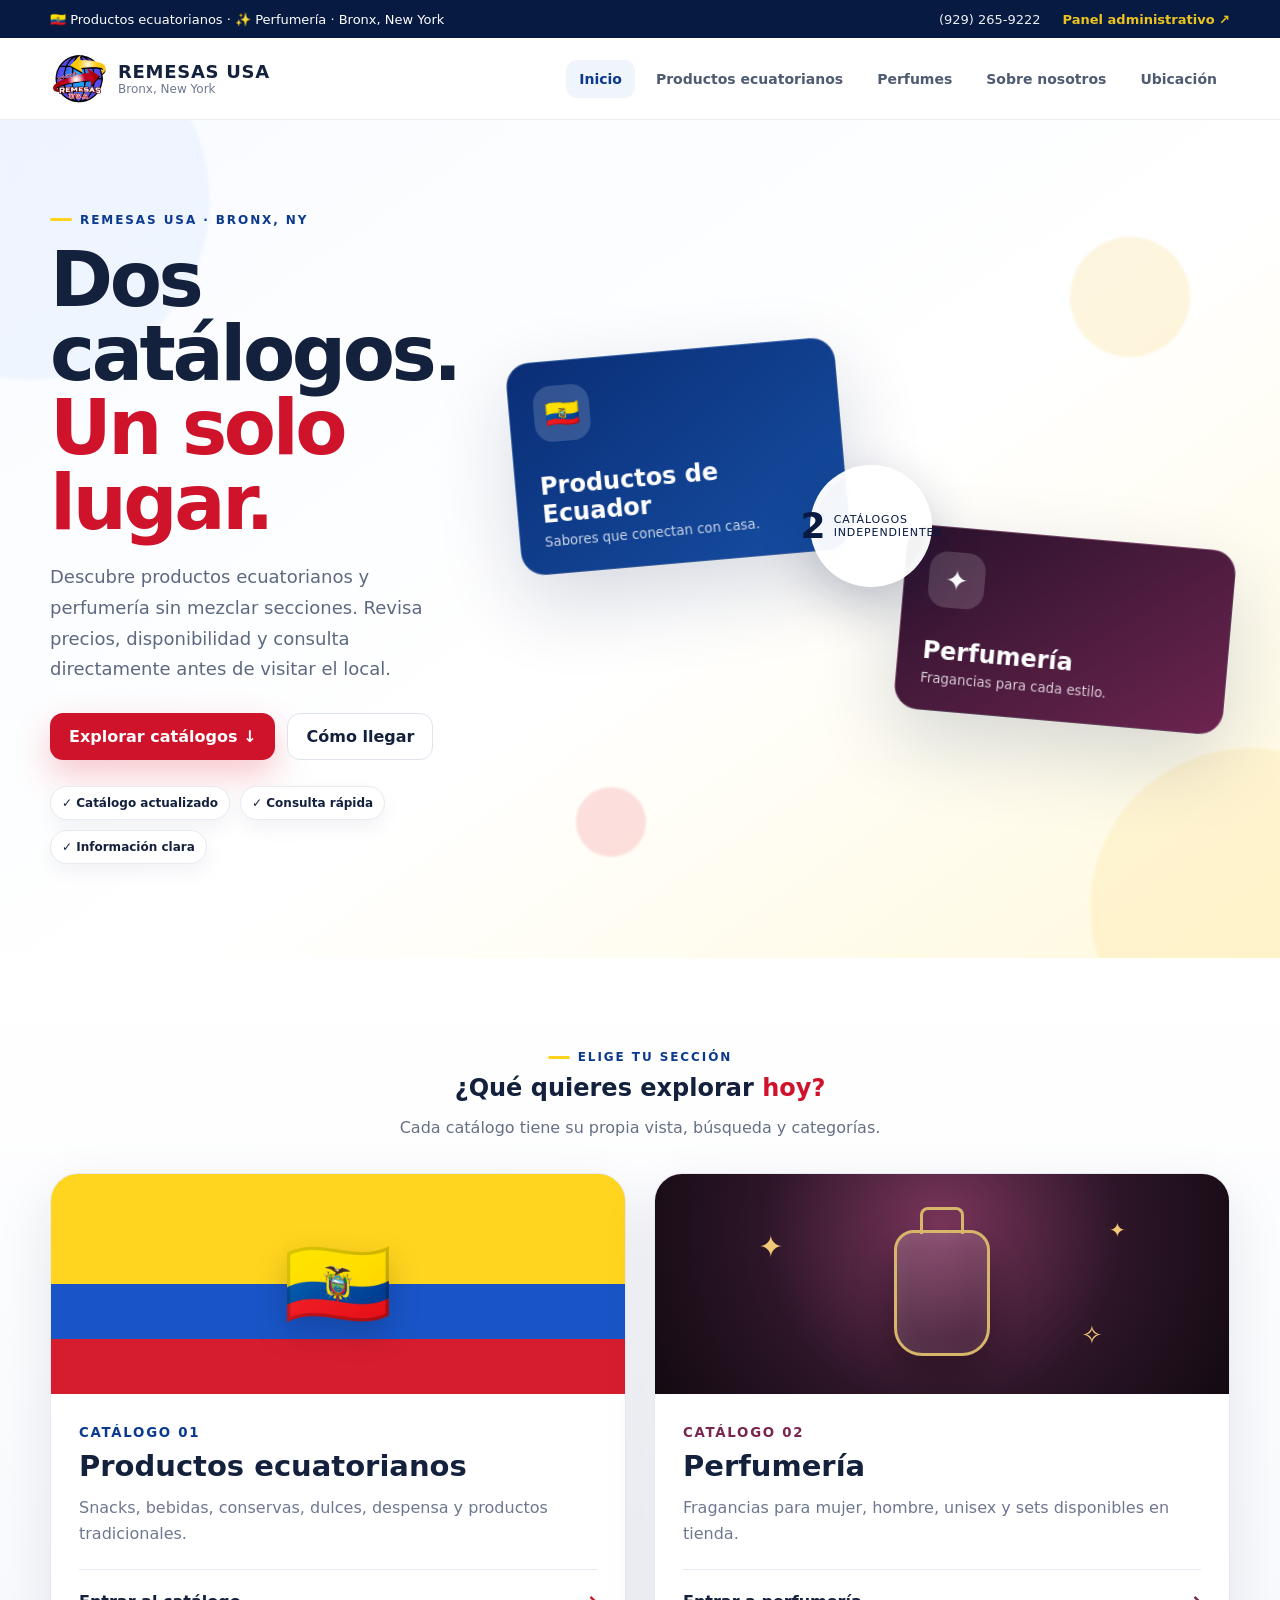
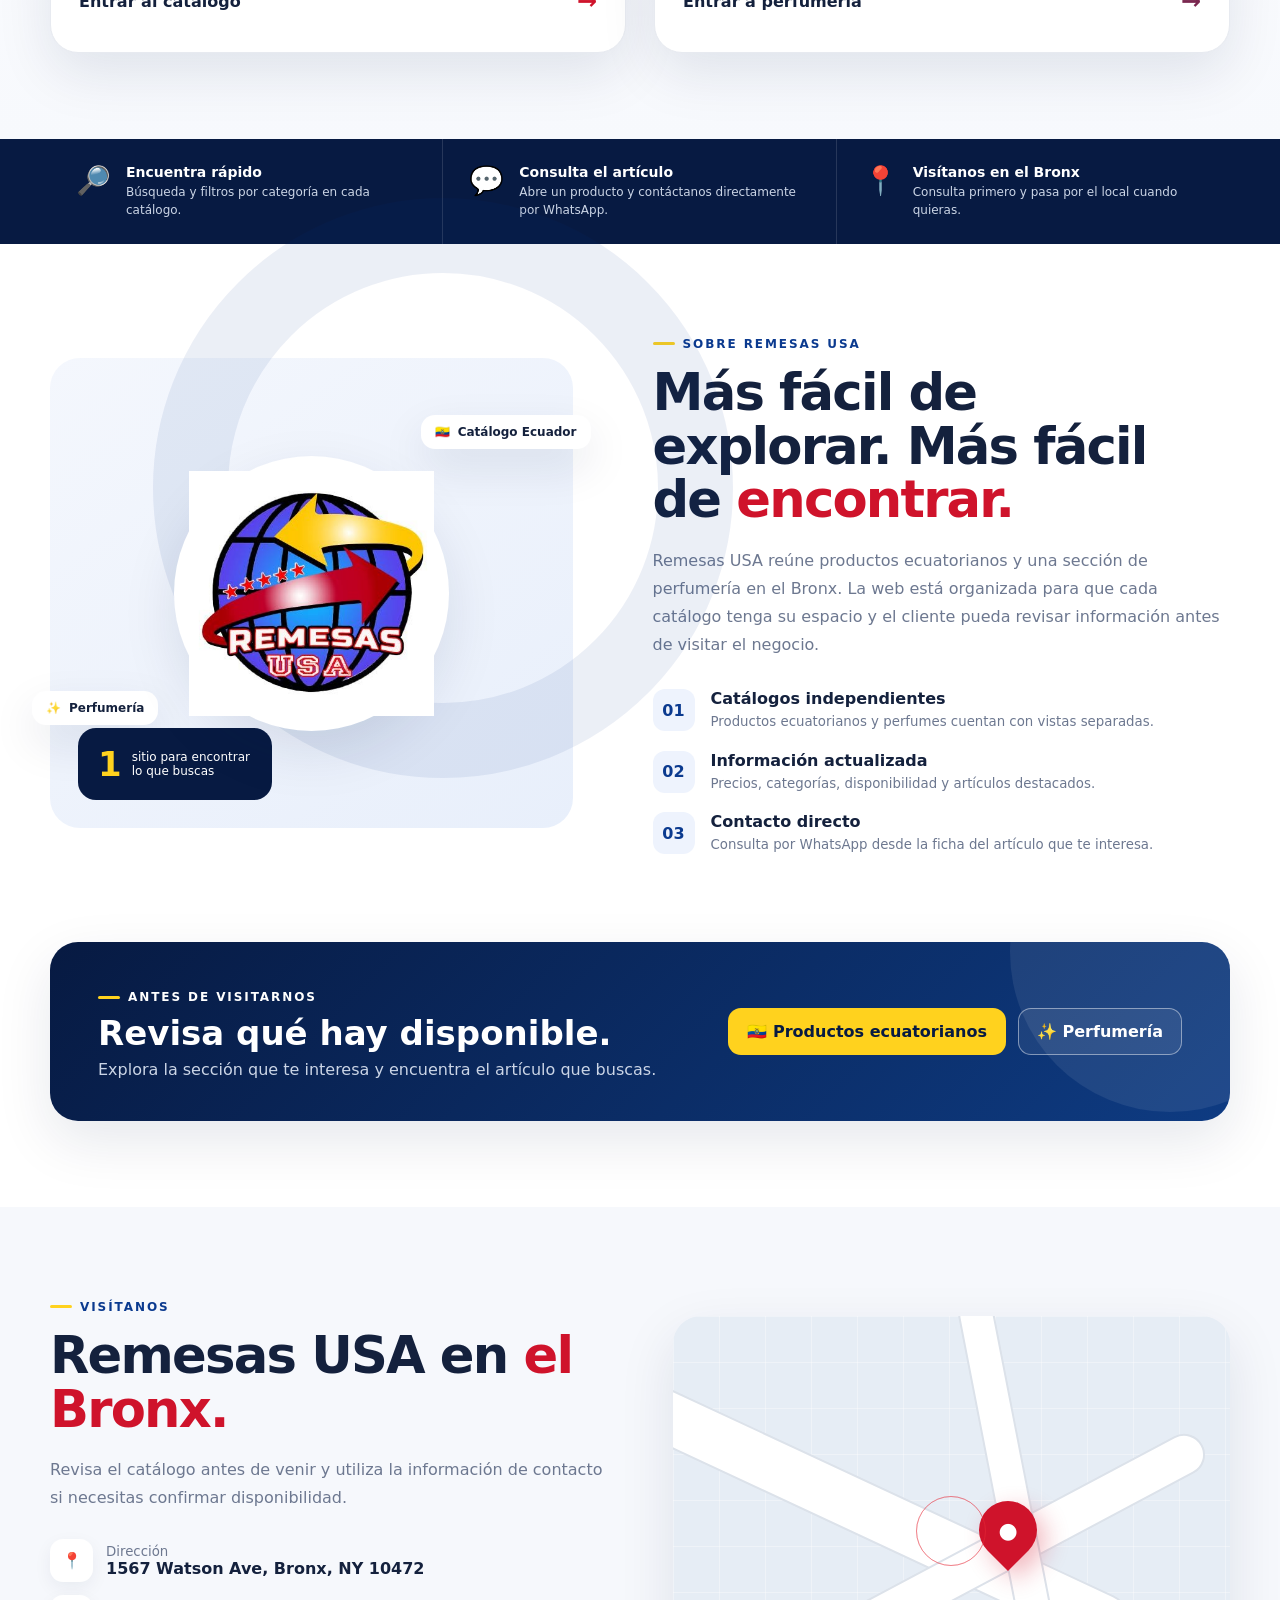
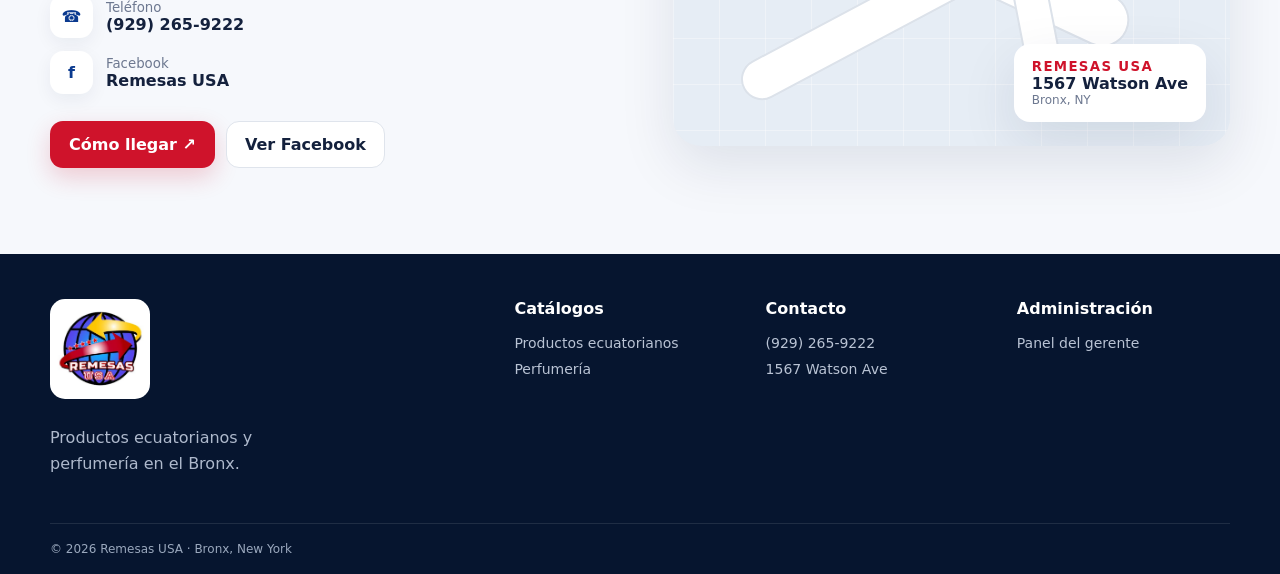
==== index.html @ 90e46868 "Frontend Remesas USA V4" ====
<!doctype html>
<html lang="es">
<head>
  <meta charset="utf-8" />
  <meta name="viewport" content="width=device-width, initial-scale=1" />
  <meta name="description" content="Remesas USA en el Bronx: productos ecuatorianos y perfumería en un solo lugar." />
  <meta name="theme-color" content="#071a42" />
  <title>Remesas USA | Productos ecuatorianos y perfumes</title>
  <link rel="stylesheet" href="styles.css" />
</head>
<body class="site-body landing-page">
  <div class="top-strip">
    <div class="shell top-strip-inner">
      <span>🇪🇨 Productos ecuatorianos · ✨ Perfumería · Bronx, New York</span>
      <div><a href="tel:+19292659222">(929) 265-9222</a><a class="manager-link" href="admin.html">Panel administrativo ↗</a></div>
    </div>
  </div>

  <header class="site-header">
    <div class="shell nav-row">
      <a href="index.html" class="brand" aria-label="Remesas USA inicio">
        <img src="assets/logo.png" alt="Logo Remesas USA" />
        <div><strong>REMESAS USA</strong><span>Bronx, New York</span></div>
      </a>
      <button class="mobile-toggle" aria-label="Abrir menú" aria-expanded="false">☰</button>
      <nav class="nav-links">
        <a class="active" href="index.html">Inicio</a>
        <a href="productos.html">Productos ecuatorianos</a>
        <a href="perfumes.html">Perfumes</a>
        <a href="#nosotros">Sobre nosotros</a>
        <a href="#ubicacion">Ubicación</a>
      </nav>
    </div>
  </header>

  <main>
    <section class="landing-hero" id="inicio">
      <div class="hero-mesh"></div>
      <div class="hero-glow hero-glow-one"></div>
      <div class="hero-glow hero-glow-two"></div>
      <div class="floating-orb orb-a"></div>
      <div class="floating-orb orb-b"></div>

      <div class="shell landing-hero-grid">
        <div class="landing-copy">
          <span class="eyebrow">REMESAS USA · BRONX, NY</span>
          <h1>Dos catálogos. <em>Un solo lugar.</em></h1>
          <p>Descubre productos ecuatorianos y perfumería sin mezclar secciones. Revisa precios, disponibilidad y consulta directamente antes de visitar el local.</p>
          <div class="landing-actions">
            <a class="btn btn-red btn-glow" href="#explorar">Explorar catálogos ↓</a>
            <a class="btn btn-light" href="#ubicacion">Cómo llegar</a>
          </div>
          <div class="landing-trust-row">
            <span>✓ Catálogo actualizado</span>
            <span>✓ Consulta rápida</span>
            <span>✓ Información clara</span>
          </div>
        </div>

        <div class="hero-showcase" aria-hidden="true">
          <div class="showcase-card showcase-ecuador"><span>🇪🇨</span><b>Productos de Ecuador</b><small>Sabores que conectan con casa.</small></div>
          <div class="showcase-card showcase-perfume"><span>✦</span><b>Perfumería</b><small>Fragancias para cada estilo.</small></div>
          <div class="showcase-badge"><strong>2</strong><span>catálogos<br>independientes</span></div>
        </div>
      </div>
    </section>

    <section class="section explore-section" id="explorar">
      <div class="shell">
        <div class="section-heading centered-heading">
          <span class="eyebrow">ELIGE TU SECCIÓN</span>
          <h2>¿Qué quieres explorar <em>hoy?</em></h2>
          <p>Cada catálogo tiene su propia vista, búsqueda y categorías.</p>
        </div>

        <div class="choice-grid choice-grid-featured">
          <a class="choice-card choice-ecuador" href="productos.html">
            <div class="card-glow"></div>
            <div class="choice-card-art">
              <span class="choice-flag yellow"></span><span class="choice-flag blue"></span><span class="choice-flag red"></span>
              <div class="choice-emoji">🇪🇨</div>
            </div>
            <div class="choice-card-copy">
              <small>CATÁLOGO 01</small>
              <h2>Productos ecuatorianos</h2>
              <p>Snacks, bebidas, conservas, dulces, despensa y productos tradicionales.</p>
              <span class="choice-link">Entrar al catálogo <b>→</b></span>
            </div>
          </a>

          <a class="choice-card choice-perfume" href="perfumes.html">
            <div class="card-glow"></div>
            <div class="choice-card-art perfume-art">
              <div class="perfume-bottle"><span></span></div>
              <div class="sparkle s1">✦</div><div class="sparkle s2">✦</div><div class="sparkle s3">✧</div>
            </div>
            <div class="choice-card-copy">
              <small>CATÁLOGO 02</small>
              <h2>Perfumería</h2>
              <p>Fragancias para mujer, hombre, unisex y sets disponibles en tienda.</p>
              <span class="choice-link">Entrar a perfumería <b>→</b></span>
            </div>
          </a>
        </div>
      </div>
    </section>

    <section class="home-benefits">
      <div class="shell benefit-grid">
        <article><span>🔎</span><div><b>Encuentra rápido</b><small>Búsqueda y filtros por categoría en cada catálogo.</small></div></article>
        <article><span>💬</span><div><b>Consulta el artículo</b><small>Abre un producto y contáctanos directamente por WhatsApp.</small></div></article>
        <article><span>📍</span><div><b>Visítanos en el Bronx</b><small>Consulta primero y pasa por el local cuando quieras.</small></div></article>
      </div>
    </section>

    <section class="section about-home" id="nosotros">
      <div class="shell about-grid">
        <div class="about-card-visual modern-about-visual">
          <div class="about-logo-wrap"><img src="assets/logo.png" alt="Remesas USA" /></div>
          <div class="about-float-card about-float-one"><span>🇪🇨</span><b>Catálogo Ecuador</b></div>
          <div class="about-float-card about-float-two"><span>✨</span><b>Perfumería</b></div>
          <div class="about-stat"><b>1</b><span>sitio para encontrar lo que buscas</span></div>
        </div>
        <div class="about-copy">
          <span class="eyebrow">SOBRE REMESAS USA</span>
          <h2>Más fácil de explorar. Más fácil de <em>encontrar.</em></h2>
          <p>Remesas USA reúne productos ecuatorianos y una sección de perfumería en el Bronx. La web está organizada para que cada catálogo tenga su espacio y el cliente pueda revisar información antes de visitar el negocio.</p>
          <div class="about-list">
            <div><span>01</span><p><b>Catálogos independientes</b><small>Productos ecuatorianos y perfumes cuentan con vistas separadas.</small></p></div>
            <div><span>02</span><p><b>Información actualizada</b><small>Precios, categorías, disponibilidad y artículos destacados.</small></p></div>
            <div><span>03</span><p><b>Contacto directo</b><small>Consulta por WhatsApp desde la ficha del artículo que te interesa.</small></p></div>
          </div>
        </div>
      </div>
    </section>

    <section class="section quick-access-section">
      <div class="shell quick-access-card premium-cta">
        <div><span class="eyebrow light-eyebrow">ANTES DE VISITARNOS</span><h2>Revisa qué hay disponible.</h2><p>Explora la sección que te interesa y encuentra el artículo que buscas.</p></div>
        <div class="quick-buttons"><a class="btn btn-yellow" href="productos.html">🇪🇨 Productos ecuatorianos</a><a class="btn btn-outline-light" href="perfumes.html">✨ Perfumería</a></div>
      </div>
    </section>

    <section class="section location-section" id="ubicacion">
      <div class="shell location-grid">
        <div class="location-copy">
          <span class="eyebrow">VISÍTANOS</span>
          <h2>Remesas USA en <em>el Bronx.</em></h2>
          <p>Revisa el catálogo antes de venir y utiliza la información de contacto si necesitas confirmar disponibilidad.</p>
          <div class="location-details">
            <div><span>📍</span><p><small>Dirección</small><b>1567 Watson Ave, Bronx, NY 10472</b></p></div>
            <div><span>☎</span><p><small>Teléfono</small><b>(929) 265-9222</b></p></div>
            <div><span>f</span><p><small>Facebook</small><b>Remesas USA</b></p></div>
          </div>
          <div class="location-actions"><a class="btn btn-red" href="https://www.google.com/maps/search/?api=1&query=1567+Watson+Ave+Bronx+NY+10472" target="_blank" rel="noopener">Cómo llegar ↗</a><a class="btn btn-light" href="https://www.facebook.com/RemesasUsa1567" target="_blank" rel="noopener">Ver Facebook</a></div>
        </div>
        <div class="map-card modern-map-card" aria-label="Referencia de ubicación">
          <div class="map-grid-lines"></div>
          <div class="map-road road-a"></div><div class="map-road road-b"></div><div class="map-road road-c"></div>
          <div class="map-pin"><span>●</span></div>
          <div class="map-ripple ripple-one"></div><div class="map-ripple ripple-two"></div>
          <div class="map-label"><small>REMESAS USA</small><b>1567 Watson Ave</b><span>Bronx, NY</span></div>
        </div>
      </div>
    </section>
  </main>

  <footer class="site-footer">
    <div class="shell footer-grid">
      <div class="footer-brand"><img src="assets/logo.png" alt="Remesas USA" /><p>Productos ecuatorianos y perfumería en el Bronx.</p></div>
      <div><b>Catálogos</b><a href="productos.html">Productos ecuatorianos</a><a href="perfumes.html">Perfumería</a></div>
      <div><b>Contacto</b><a href="tel:+19292659222">(929) 265-9222</a><a href="#ubicacion">1567 Watson Ave</a></div>
      <div><b>Administración</b><a href="admin.html">Panel del gerente</a></div>
    </div>
    <div class="shell footer-bottom">© <span id="year"></span> Remesas USA · Bronx, New York</div>
  </footer>

  <script src="config.js"></script>
  <script src="api.js"></script>
  <script src="ui.js"></script>
  <script src="landing.js"></script>
</body>
</html>
---- styles.css ----
:root{
  --navy:#071a42;--blue:#0b3a8f;--blue2:#2165d8;--red:#cf132b;--yellow:#ffd21e;
  --ink:#14213d;--muted:#6d7890;--line:#e7eaf0;--soft:#f6f8fc;--white:#fff;
  --green:#168a56;--orange:#d87c13;--perfume:#7a274f;--perfume2:#c98b3c;--perfumeDark:#180d18;
  --shadow:0 20px 55px rgba(8,29,70,.10);--radius:22px;
}
*{box-sizing:border-box}html{scroll-behavior:smooth}body{margin:0;font-family:Inter,ui-sans-serif,system-ui,-apple-system,BlinkMacSystemFont,"Segoe UI",sans-serif;color:var(--ink);background:#fff}a{color:inherit;text-decoration:none}button,input,select,textarea{font:inherit}button{cursor:pointer}.shell{width:min(1180px,calc(100% - 40px));margin:auto}.site-body{min-height:100vh}.section{padding:86px 0}.eyebrow{display:inline-flex;align-items:center;gap:8px;font-size:12px;font-weight:800;letter-spacing:.16em;color:var(--blue);text-transform:uppercase}.eyebrow::before{content:"";width:22px;height:3px;border-radius:8px;background:var(--yellow)}.light-eyebrow{color:#fff}.light-eyebrow::before{background:var(--yellow)}.perfume-eyebrow{color:var(--perfume2)}.perfume-eyebrow::before{background:var(--perfume2)}em{font-style:normal;color:var(--red)}

/* shared top + nav */
.top-strip{background:var(--navy);color:#fff;font-size:13px}.top-strip-inner{height:38px;display:flex;align-items:center;justify-content:space-between;gap:20px}.top-strip-inner>div{display:flex;align-items:center;gap:22px}.top-strip a{opacity:.92}.top-strip .manager-link{color:var(--yellow);font-weight:800}.perfume-top-strip{background:var(--perfumeDark)}
.site-header{height:82px;display:flex;align-items:center;background:rgba(255,255,255,.96);border-bottom:1px solid rgba(20,33,61,.08);position:sticky;top:0;z-index:40;backdrop-filter:blur(14px)}.nav-row{display:flex;align-items:center;gap:28px}.brand{display:flex;align-items:center;gap:10px;min-width:225px}.brand img{width:58px;height:58px;object-fit:contain}.brand div{display:flex;flex-direction:column}.brand strong{font-size:18px;letter-spacing:.04em}.brand span{font-size:12px;color:var(--muted)}.nav-links{margin-left:auto;display:flex;align-items:center;gap:8px}.nav-links a{padding:11px 13px;border-radius:11px;color:#4e5b72;font-size:14px;font-weight:650}.nav-links a:hover,.nav-links a.active{background:#f0f4fb;color:var(--blue)}.perfume-header .nav-links a:hover,.perfume-header .nav-links a.active{color:var(--perfume);background:#f8eff3}.mobile-toggle{display:none;border:0;background:transparent;font-size:26px}

/* buttons */
.btn{display:inline-flex;align-items:center;justify-content:center;gap:8px;border-radius:13px;padding:13px 18px;font-weight:800;border:1px solid transparent;transition:.2s ease}.btn:hover{transform:translateY(-1px)}.btn-red{background:var(--red);color:#fff;box-shadow:0 9px 24px rgba(207,19,43,.2)}.btn-light{background:#fff;border-color:#dfe4ec;color:var(--ink)}.btn-yellow{background:var(--yellow);color:var(--navy)}.btn-outline-light{border-color:rgba(255,255,255,.45);color:#fff;background:rgba(255,255,255,.07)}.btn-green{background:#118a56;color:#fff}.btn-perfume{background:linear-gradient(135deg,var(--perfume),#a2456f);color:#fff}.btn-small{padding:9px 12px;font-size:13px}

/* landing hero */
.landing-hero{position:relative;overflow:hidden;background:linear-gradient(145deg,#f8fbff 0%,#fff 56%,#fff9dd 100%);padding:86px 0 94px}.hero-glow{position:absolute;border-radius:50%;filter:blur(1px);opacity:.34}.hero-glow-one{width:360px;height:360px;background:#dce9ff;left:-150px;top:-100px}.hero-glow-two{width:320px;height:320px;background:#ffe8a6;right:-130px;bottom:-110px}.landing-hero-grid{position:relative;z-index:2;display:grid;grid-template-columns:.82fr 1.55fr;gap:54px;align-items:center}.landing-copy h1{font-size:clamp(45px,6vw,76px);line-height:.98;margin:16px 0 22px;letter-spacing:-.045em}.landing-copy p{font-size:18px;line-height:1.7;color:#5d6980;max-width:500px}.landing-trust-row{display:flex;flex-wrap:wrap;gap:10px;margin-top:26px}.landing-trust-row span{font-size:12px;font-weight:750;background:#fff;padding:9px 11px;border:1px solid #e7eaf0;border-radius:999px;box-shadow:0 8px 20px rgba(8,29,70,.05)}
.choice-grid{display:grid;grid-template-columns:1fr 1fr;gap:22px}.choice-card{background:#fff;border:1px solid #e7eaf0;border-radius:28px;overflow:hidden;box-shadow:var(--shadow);transition:.25s ease;min-height:480px;display:flex;flex-direction:column}.choice-card:hover{transform:translateY(-7px);box-shadow:0 28px 65px rgba(8,29,70,.16)}.choice-card-art{height:220px;position:relative;overflow:hidden;background:#eaf2ff}.choice-flag{position:absolute;left:0;width:100%}.choice-flag.yellow{top:0;height:50%;background:#ffd51f}.choice-flag.blue{top:50%;height:25%;background:#1955c7}.choice-flag.red{bottom:0;height:25%;background:#d61d2e}.choice-emoji{position:absolute;inset:0;display:grid;place-items:center;font-size:88px;filter:drop-shadow(0 12px 15px rgba(0,0,0,.18))}.perfume-art{background:radial-gradient(circle at 50% 25%,#7b365c 0%,#2c1527 55%,#130a12 100%)}.perfume-bottle{position:absolute;width:96px;height:126px;border:3px solid #d7b56a;border-radius:20px 20px 28px 28px;left:50%;top:54%;transform:translate(-50%,-50%);background:linear-gradient(145deg,rgba(255,255,255,.15),rgba(255,255,255,.02));box-shadow:0 20px 40px rgba(0,0,0,.35),inset 0 0 22px rgba(255,255,255,.08)}.perfume-bottle span{position:absolute;width:44px;height:27px;left:23px;top:-26px;border:3px solid #d7b56a;border-bottom:0;border-radius:8px 8px 0 0}.sparkle{position:absolute;color:#f0c878}.s1{font-size:30px;left:18%;top:25%}.s2{font-size:20px;right:18%;top:20%}.s3{font-size:26px;right:22%;bottom:20%}.choice-card-copy{padding:28px}.choice-card-copy small{font-weight:850;letter-spacing:.13em;color:var(--blue)}.choice-perfume .choice-card-copy small{color:var(--perfume)}.choice-card-copy h2{font-size:29px;margin:8px 0 12px}.choice-card-copy p{color:var(--muted);line-height:1.6;margin:0 0 23px}.choice-link{display:flex;justify-content:space-between;align-items:center;padding-top:17px;border-top:1px solid var(--line);font-weight:850}.choice-link b{font-size:24px;color:var(--red)}.choice-perfume .choice-link b{color:var(--perfume)}

/* landing sections */
.home-benefits{background:var(--navy);color:#fff}.benefit-grid{display:grid;grid-template-columns:repeat(3,1fr)}.benefit-grid article{display:flex;gap:15px;padding:25px 26px;border-right:1px solid rgba(255,255,255,.13)}.benefit-grid article:last-child{border-right:0}.benefit-grid article>span{font-size:28px}.benefit-grid div{display:flex;flex-direction:column;gap:3px}.benefit-grid b{font-size:14px}.benefit-grid small{font-size:12px;color:#cbd5e6;line-height:1.5}
.about-home{background:#fff}.about-grid{display:grid;grid-template-columns:.95fr 1.05fr;gap:80px;align-items:center}.about-card-visual{min-height:470px;border-radius:30px;background:linear-gradient(145deg,#f4f7fd,#e8effb);position:relative;display:grid;place-items:center;overflow:hidden}.about-card-visual::before{content:"";position:absolute;width:430px;height:430px;border-radius:50%;border:75px solid rgba(11,58,143,.08);right:-160px;top:-160px}.about-logo-wrap{width:275px;height:275px;border-radius:50%;background:#fff;display:grid;place-items:center;box-shadow:var(--shadow);position:relative;z-index:2}.about-logo-wrap img{width:245px}.about-stat{position:absolute;left:28px;bottom:28px;background:var(--navy);color:#fff;border-radius:18px;padding:16px 20px;display:flex;align-items:center;gap:10px}.about-stat b{font-size:34px;color:var(--yellow)}.about-stat span{font-size:12px;max-width:120px}.about-copy h2,.location-copy h2{font-size:clamp(36px,4vw,56px);line-height:1.05;letter-spacing:-.035em;margin:15px 0 20px}.about-copy>p,.location-copy>p{color:var(--muted);line-height:1.75;font-size:16px}.about-list{margin-top:30px;display:grid;gap:18px}.about-list>div{display:flex;gap:16px;align-items:flex-start}.about-list>div>span{min-width:42px;height:42px;border-radius:12px;background:#eef3fd;display:grid;place-items:center;font-weight:850;color:var(--blue)}.about-list p{margin:0;display:flex;flex-direction:column;gap:4px}.about-list small{color:var(--muted);line-height:1.55}
.quick-access-section{padding-top:0}.quick-access-card{background:linear-gradient(135deg,var(--navy),#0e3b82);border-radius:28px;color:#fff;padding:42px 48px;display:flex;justify-content:space-between;align-items:center;gap:40px;box-shadow:var(--shadow)}.quick-access-card h2{font-size:34px;margin:9px 0 7px}.quick-access-card p{margin:0;color:#cbd5e6}.quick-buttons{display:flex;gap:12px;flex-wrap:wrap}
.location-section{background:var(--soft)}.location-grid{display:grid;grid-template-columns:1fr 1fr;gap:65px;align-items:center}.location-details{display:grid;gap:13px;margin:27px 0}.location-details>div{display:flex;gap:13px;align-items:center}.location-details>div>span{width:43px;height:43px;border-radius:13px;background:#fff;display:grid;place-items:center;box-shadow:0 6px 18px rgba(8,29,70,.06);font-weight:900;color:var(--blue)}.location-details p{margin:0;display:flex;flex-direction:column}.location-details small{color:var(--muted)}.location-actions{display:flex;gap:11px;flex-wrap:wrap}.map-card{height:430px;border-radius:28px;background:#e6edf5;position:relative;overflow:hidden;box-shadow:var(--shadow)}.map-grid-lines{position:absolute;inset:0;background-image:linear-gradient(rgba(255,255,255,.35) 1px,transparent 1px),linear-gradient(90deg,rgba(255,255,255,.35) 1px,transparent 1px);background-size:46px 46px}.map-road{position:absolute;background:#fff;border:2px solid #dce2ea;border-radius:99px}.road-a{width:560px;height:54px;transform:rotate(25deg);left:-80px;top:170px}.road-b{width:520px;height:42px;transform:rotate(-28deg);left:40px;top:230px}.road-c{width:420px;height:36px;transform:rotate(79deg);left:130px;top:170px}.map-pin{position:absolute;left:55%;top:43%;width:58px;height:58px;border-radius:50% 50% 50% 0;background:var(--red);transform:rotate(-45deg);display:grid;place-items:center;box-shadow:0 12px 25px rgba(207,19,43,.3)}.map-pin span{transform:rotate(45deg);color:#fff;font-size:22px}.map-label{position:absolute;right:24px;bottom:24px;background:#fff;border-radius:16px;padding:15px 18px;display:flex;flex-direction:column;box-shadow:var(--shadow)}.map-label small{font-weight:850;color:var(--red);letter-spacing:.1em}.map-label span{font-size:12px;color:var(--muted)}
.site-footer{background:#06152f;color:#fff;padding:45px 0 18px}.footer-grid{display:grid;grid-template-columns:2fr 1fr 1fr 1fr;gap:38px}.footer-grid>div{display:flex;flex-direction:column;gap:10px}.footer-brand img{width:100px;background:#fff;border-radius:15px;padding:5px}.footer-brand p{max-width:260px;color:#aeb9cc;line-height:1.6}.footer-grid b{margin-bottom:7px}.footer-grid a{color:#b9c3d4;font-size:14px}.footer-bottom{border-top:1px solid rgba(255,255,255,.1);margin-top:30px;padding-top:18px;color:#9aa8bd;font-size:12px}.compact-footer{padding:24px 0}.compact-footer .footer-bottom{margin:0;border:0;padding:0;text-align:center}.compact-footer a{color:#d8e0ef}

/* catalog pages */
.catalog-hero{position:relative;overflow:hidden;padding:68px 0 74px}.catalog-hero-grid{display:grid;grid-template-columns:1fr .86fr;gap:80px;align-items:center}.catalog-hero h1{font-size:clamp(46px,5.5vw,72px);line-height:.98;letter-spacing:-.045em;margin:14px 0 20px}.catalog-hero p{font-size:17px;line-height:1.7;color:#617087;max-width:610px}.back-link{display:inline-block;font-size:13px;font-weight:750;color:#67738a;margin-bottom:26px}.catalog-hero-pills{display:flex;gap:9px;flex-wrap:wrap;margin-top:26px}.catalog-hero-pills span{padding:9px 13px;border-radius:999px;background:#fff;border:1px solid #dfe6f1;font-size:12px;font-weight:750}.catalog-hero-ecuador{background:linear-gradient(135deg,#f8fbff,#eef4ff 62%,#fff8d2)}.ecuador-hero-card{height:360px;border-radius:30px;overflow:hidden;position:relative;box-shadow:var(--shadow)}.flag-layer{position:absolute;left:0;width:100%}.flag-layer.yellow{height:50%;top:0;background:#ffd21e}.flag-layer.blue{height:25%;top:50%;background:#1757c5}.flag-layer.red{height:25%;bottom:0;background:#d71a30}.hero-product-cloud{position:absolute;inset:0;display:flex;align-items:center;justify-content:center;gap:17px;flex-wrap:wrap;padding:45px}.hero-product-cloud span{width:85px;height:85px;border-radius:24px;background:rgba(255,255,255,.93);display:grid;place-items:center;font-size:42px;box-shadow:0 12px 28px rgba(0,0,0,.15)}.hero-card-caption{position:absolute;left:25px;bottom:23px;background:#fff;border-radius:15px;padding:12px 15px;display:flex;flex-direction:column;box-shadow:0 10px 24px rgba(0,0,0,.18)}.hero-card-caption small{font-weight:850;color:var(--blue);letter-spacing:.1em}
.catalog-hero-perfume{background:radial-gradient(circle at 80% 20%,#5a2948 0%,#271322 37%,#160c15 72%);color:#fff}.catalog-hero-perfume p{color:#d6c9d1}.light-back{color:#d8cbd2}.perfume-pills span{background:rgba(255,255,255,.07);border-color:rgba(255,255,255,.17);color:#fff}.perfume-glow{position:absolute;border-radius:50%;filter:blur(50px);opacity:.28}.big-glow-a{width:300px;height:300px;background:#d59a55;right:18%;top:-80px}.big-glow-b{width:250px;height:250px;background:#8f2f65;left:-70px;bottom:-110px}.luxury-showcase{height:390px;position:relative;display:grid;place-items:center}.luxury-ring{position:absolute;border-radius:50%;border:1px solid rgba(228,193,122,.35)}.ring-one{width:330px;height:330px}.ring-two{width:250px;height:250px}.luxury-bottle{position:relative;width:156px;height:230px}.luxury-bottle .cap{width:72px;height:42px;background:linear-gradient(90deg,#b98a43,#efd391,#ad7d36);margin:auto;border-radius:8px 8px 2px 2px}.luxury-bottle .neck{width:49px;height:21px;background:#d8b26a;margin:auto}.bottle-body{height:168px;border:2px solid #d5af68;border-radius:20px 20px 37px 37px;background:linear-gradient(145deg,rgba(255,255,255,.18),rgba(255,255,255,.03));box-shadow:0 30px 55px rgba(0,0,0,.4),inset 0 0 35px rgba(255,255,255,.06);display:flex;align-items:center;justify-content:center;flex-direction:column}.bottle-body small{font-size:10px;letter-spacing:.18em;color:#d8b56d}.bottle-body b{font-family:Georgia,serif;font-size:30px;color:#fff}.bottle-body span{font-size:8px;letter-spacing:.14em;color:#c5adb9}.luxury-star{position:absolute;color:#e6c57c}.star-a{font-size:32px;left:14%;top:23%}.star-b{font-size:24px;right:17%;top:20%}.star-c{font-size:28px;right:12%;bottom:23%}
.catalog-content{padding-top:72px}.catalog-tools-head{display:flex;align-items:end;justify-content:space-between;gap:28px;margin-bottom:26px}.catalog-tools-head h2{font-size:38px;margin:8px 0 0}.search-box{width:min(370px,100%);height:50px;border:1px solid #dfe4ec;background:#fff;border-radius:14px;display:flex;align-items:center;padding:0 15px;gap:10px;box-shadow:0 6px 18px rgba(8,29,70,.04)}.search-box span{font-size:22px;color:#748098}.search-box input{border:0;outline:0;width:100%;background:transparent}.perfume-content{background:#fbf8fa}.perfume-search{border-color:#e7d9df}.catalog-toolbar{display:flex;align-items:center;justify-content:space-between;gap:20px;margin-bottom:28px}.filters{display:flex;flex-wrap:wrap;gap:8px}.filter-btn{border:1px solid #dfe4ec;background:#fff;border-radius:999px;padding:9px 14px;font-size:12px;font-weight:800;color:#5e697e}.filter-btn.active{background:var(--blue);border-color:var(--blue);color:#fff}.perfume-filters .filter-btn.active{background:var(--perfume);border-color:var(--perfume)}.result-count{font-size:12px;color:var(--muted);font-weight:700}.product-grid{display:grid;grid-template-columns:repeat(4,1fr);gap:20px}.product-card{background:#fff;border:1px solid #e6eaf1;border-radius:20px;overflow:hidden;box-shadow:0 12px 30px rgba(8,29,70,.06);transition:.23s}.product-card:hover{transform:translateY(-4px);box-shadow:0 20px 38px rgba(8,29,70,.1)}.product-visual{height:190px;background:linear-gradient(145deg,#f8fbff,#eef3fb);display:grid;place-items:center;position:relative;overflow:hidden}.perfume-card .product-visual{background:radial-gradient(circle at 50% 20%,#f7edf2,#eadde4 70%,#dccbd4)}.product-visual img{width:100%;height:100%;object-fit:cover}.fallback-emoji{font-size:68px;filter:drop-shadow(0 10px 12px rgba(0,0,0,.13))}.featured-badge{position:absolute;left:13px;top:13px;background:var(--yellow);color:var(--navy);font-size:9px;font-weight:900;letter-spacing:.09em;padding:7px 9px;border-radius:999px}.perfume-card .featured-badge{background:#d7ad65;color:#2c1626}.stock-dot{position:absolute;right:13px;top:13px;width:12px;height:12px;border-radius:50%;border:2px solid #fff;box-shadow:0 0 0 2px rgba(0,0,0,.04)}.stock-dot.available{background:#18a568}.stock-dot.low{background:#e08a1d}.stock-dot.unavailable{background:#d84040}.product-body{padding:20px}.product-category{font-size:10px;font-weight:850;letter-spacing:.11em;text-transform:uppercase;color:var(--blue)}.perfume-card .product-category{color:var(--perfume)}.product-body h3{font-size:18px;margin:7px 0 9px;min-height:44px}.product-body>p{font-size:13px;line-height:1.55;color:var(--muted);height:61px;overflow:hidden;margin:0}.product-meta{border-top:1px solid var(--line);margin-top:17px;padding-top:15px;display:flex;align-items:end;justify-content:space-between;gap:10px}.price-wrap{display:flex;flex-direction:column}.price-wrap small{font-size:10px;color:var(--muted)}.price-wrap strong{font-size:19px}.view-product{border:0;background:transparent;color:var(--blue);font-size:12px;font-weight:850;padding:5px}.perfume-card .view-product{color:var(--perfume)}.empty-state{text-align:center;padding:70px 20px}.empty-state>div{font-size:42px}.empty-state h3{margin:10px 0 5px}.empty-state p{color:var(--muted)}.demo-note{margin-top:28px;border:1px dashed #d8c0cc;background:#fff;border-radius:15px;padding:15px 18px;display:flex;gap:11px;color:#6a5360;font-size:13px}.catalog-crosslink{padding:0 0 78px}.crosslink-card{border-radius:26px;padding:38px 42px;color:#fff;display:flex;justify-content:space-between;align-items:center;gap:35px}.crosslink-card h2{font-size:31px;margin:8px 0}.crosslink-card p{color:#d8e1f0;max-width:650px;margin:0}.perfume-crosslink{background:linear-gradient(135deg,#34192d,#7a274f)}.ecuador-crosslink{background:linear-gradient(135deg,#082d6f,#1658bd)}

/* modal */
.modal{position:fixed;inset:0;z-index:100;display:none;align-items:center;justify-content:center;padding:20px}.modal.open{display:flex}.modal-backdrop{position:absolute;inset:0;background:rgba(4,10,25,.62);backdrop-filter:blur(5px)}.product-modal-card,.modal-card,.confirm-card{position:relative;z-index:2;background:#fff;border-radius:24px;box-shadow:0 30px 90px rgba(0,0,0,.28)}.product-modal-card{width:min(850px,96vw);display:grid;grid-template-columns:.9fr 1.1fr;overflow:hidden}.modal-product-visual{min-height:430px;background:#eef3fb;display:grid;place-items:center}.modal-product-visual img{width:100%;height:100%;object-fit:cover}.modal-product-visual .fallback-emoji{font-size:100px}.perfume-modal-visual{background:radial-gradient(circle at 50% 20%,#f5e8ef,#dbc8d2)}.modal-product-copy{padding:42px}.modal-close{position:absolute;right:16px;top:13px;width:38px;height:38px;border-radius:50%;border:0;background:#fff;box-shadow:0 7px 18px rgba(0,0,0,.12);font-size:24px;z-index:3}.line-badge{display:inline-flex;padding:7px 9px;border-radius:999px;font-size:9px;font-weight:900;letter-spacing:.1em;text-transform:uppercase;margin-right:7px}.ecuador-line{background:#eaf2ff;color:var(--blue)}.perfume-line{background:#f6e9f0;color:var(--perfume)}.modal-category{font-size:11px;color:var(--muted);font-weight:800}.modal-product-copy h2{font-size:34px;margin:13px 0}.modal-product-copy>p{color:var(--muted);line-height:1.7}.modal-meta{display:grid;grid-template-columns:1fr 1fr;gap:16px;margin:28px 0}.modal-meta>div{border:1px solid var(--line);border-radius:14px;padding:13px;display:flex;flex-direction:column;gap:4px}.modal-meta small{color:var(--muted)}.modal-meta strong{font-size:22px}.stock-pill{display:inline-flex;width:max-content;padding:6px 9px;border-radius:999px;font-size:11px;font-weight:850}.stock-pill.available{background:#e5f7ee;color:#13734a}.stock-pill.low{background:#fff1dc;color:#a75d08}.stock-pill.unavailable{background:#ffe7e7;color:#a92c2c}

/* admin base */
.admin-body{margin:0;background:#f4f6fa;color:var(--ink);min-height:100vh}.admin-sidebar{position:fixed;left:0;top:0;bottom:0;width:260px;background:#071a42;color:#fff;padding:20px 16px;display:flex;flex-direction:column;z-index:80}.admin-brand{display:flex;align-items:center;gap:10px;padding:2px 5px 22px;border-bottom:1px solid rgba(255,255,255,.1)}.admin-brand img{width:52px;height:52px;object-fit:contain;background:#fff;border-radius:12px}.admin-brand div{display:flex;flex-direction:column}.admin-brand strong{font-size:15px}.admin-brand span{font-size:11px;color:#9eb0cb}.admin-nav{display:grid;gap:6px;padding-top:22px}.admin-nav-item{display:flex;align-items:center;gap:12px;padding:12px;border-radius:13px;color:#c9d4e5}.admin-nav-item>span{width:28px;font-size:18px;text-align:center}.admin-nav-item div{display:flex;flex-direction:column}.admin-nav-item b{font-size:13px}.admin-nav-item small{font-size:10px;color:#8ea0bc;margin-top:2px}.admin-nav-item:hover,.admin-nav-item.active{background:rgba(255,255,255,.1);color:#fff}.admin-nav-item.active small{color:#d8e1f0}.sidebar-bottom{margin-top:auto}.demo-notice{background:rgba(255,255,255,.07);border:1px solid rgba(255,255,255,.08);border-radius:14px;padding:14px}.demo-notice b{font-size:12px;color:var(--yellow)}.demo-notice p{font-size:11px;line-height:1.5;color:#aab9ce;margin:6px 0 0}.perfume-demo b{color:#e8c27c}.sidebar-link{display:block;margin-top:14px;font-size:11px;color:#aab9ce;padding:6px}.admin-main{margin-left:260px;min-height:100vh}.admin-topbar{height:78px;background:#fff;border-bottom:1px solid #e3e7ee;display:flex;align-items:center;justify-content:space-between;padding:0 34px;position:sticky;top:0;z-index:50}.admin-title-wrap{display:flex;align-items:center;gap:12px}.breadcrumb{font-size:9px;font-weight:850;letter-spacing:.12em;color:#8b96a9}.admin-title-wrap h1{margin:2px 0 0;font-size:20px}.sidebar-toggle{display:none;border:0;background:#eef2f8;border-radius:10px;padding:8px 10px}.admin-user{display:flex;align-items:center;gap:12px}.admin-user-copy{display:flex;flex-direction:column;text-align:right}.admin-user-copy b{font-size:12px}.admin-user-copy span{font-size:10px;color:#8d98aa}.avatar{width:38px;height:38px;border-radius:12px;background:#e9f0fe;color:var(--blue);display:grid;place-items:center;font-weight:900;font-size:12px}.perfume-avatar{background:#f7e8f0;color:var(--perfume)}.admin-content{padding:34px;max-width:1500px;margin:auto}.welcome-row,.admin-section-head{display:flex;justify-content:space-between;align-items:flex-end;gap:30px;margin-bottom:24px}.welcome-row h2,.admin-section-head h2{font-size:30px;margin:8px 0 3px}.welcome-row p,.admin-section-head p{margin:0;color:var(--muted)}.period-chip{padding:9px 12px;background:#fff;border:1px solid #e0e5ed;border-radius:999px;font-size:11px;font-weight:750;color:#657187}.stat-grid{display:grid;grid-template-columns:repeat(4,1fr);gap:16px;margin-bottom:20px}.stat-card{background:#fff;border:1px solid #e3e7ee;border-radius:18px;padding:20px;box-shadow:0 8px 24px rgba(8,29,70,.04)}.stat-card-top{display:flex;align-items:center;justify-content:space-between}.stat-label{font-size:11px;font-weight:750;color:#7d889b}.stat-icon{width:34px;height:34px;border-radius:11px;background:#edf3ff;display:grid;place-items:center;color:var(--blue)}.stat-value{font-size:31px;font-weight:850;letter-spacing:-.04em;margin:12px 0 8px}.stat-foot{display:flex;gap:5px;font-size:10px;color:#929bad}.positive{color:var(--green);font-weight:900}.admin-choice-grid{display:grid;grid-template-columns:1fr 1fr;gap:18px;margin:20px 0}.admin-choice-card{position:relative;background:#fff;border:1px solid #e3e7ee;border-radius:20px;padding:24px;display:flex;gap:18px;align-items:flex-start;box-shadow:0 8px 24px rgba(8,29,70,.04);transition:.2s}.admin-choice-card:hover{transform:translateY(-3px);box-shadow:0 14px 32px rgba(8,29,70,.09)}.admin-choice-icon{width:55px;height:55px;border-radius:16px;background:#eef4ff;display:grid;place-items:center;font-size:27px}.perfume-admin-card .admin-choice-icon{background:#f8edf3}.admin-choice-card small{font-size:9px;font-weight:850;letter-spacing:.13em;color:#7d889b}.admin-choice-card h3{margin:5px 0 8px;font-size:22px}.admin-choice-card p{margin:0 0 12px;color:var(--muted);font-size:13px}.admin-choice-card span{font-size:12px;font-weight:850;color:var(--blue)}.perfume-admin-card span{color:var(--perfume)}.admin-choice-count{position:absolute;right:20px;top:18px;font-size:24px;color:#a8b1c0}.dashboard-grid{display:grid;grid-template-columns:1.55fr .8fr;gap:18px;margin-top:18px}.dashboard-grid-bottom{grid-template-columns:.75fr 1.45fr}.panel-card{background:#fff;border:1px solid #e3e7ee;border-radius:18px;padding:20px;box-shadow:0 8px 24px rgba(8,29,70,.04)}.panel-card-head{display:flex;align-items:center;justify-content:space-between;gap:15px;margin-bottom:18px}.panel-card-head small{font-size:9px;font-weight:850;letter-spacing:.12em;color:#8b96a9}.panel-card-head h3{font-size:18px;margin:4px 0 0}.text-link{font-size:11px;font-weight:800;color:var(--blue)}.traffic-chart{height:250px;display:flex;align-items:end;gap:12px;padding-top:22px}.traffic-col{flex:1;height:100%;display:flex;flex-direction:column;align-items:center;justify-content:flex-end;gap:7px}.traffic-bar-wrap{height:185px;width:100%;display:flex;align-items:flex-end;justify-content:center}.traffic-bar{width:min(34px,70%);background:linear-gradient(180deg,#4f83e9,#2165d8);border-radius:9px 9px 3px 3px;min-height:7px}.traffic-value{font-size:9px;color:#7e8899}.traffic-col>span{font-size:10px;color:#8e98a8}.rank-list{display:grid}.rank-item{display:flex;align-items:center;gap:10px;padding:11px 0;border-bottom:1px solid #edf0f4}.rank-item:last-child{border:0}.rank-number{width:24px;height:24px;border-radius:8px;background:#eff3f9;display:grid;place-items:center;font-size:9px;font-weight:850}.rank-copy{display:flex;flex-direction:column;min-width:0;flex:1}.rank-copy b{font-size:11px;white-space:nowrap;overflow:hidden;text-overflow:ellipsis}.rank-copy small{font-size:9px;color:#939dad;margin-top:2px}.rank-value{font-size:11px;font-weight:850}.line-performance{display:grid;gap:12px}.line-stat-row{display:flex;align-items:center;justify-content:space-between;gap:10px;font-size:11px}.line-stat-row>div{display:flex;align-items:center;gap:8px}.line-dot{width:10px;height:10px;border-radius:50%}.line-dot.ecuador{background:var(--blue2)}.line-dot.perfume{background:var(--perfume)}.line-track{height:9px;border-radius:999px;background:#eef1f5;overflow:hidden}.line-fill{display:block;height:100%;border-radius:999px}.line-fill.ecuador{background:var(--blue2)}.line-fill.perfume{background:linear-gradient(90deg,var(--perfume),var(--perfume2))}.activity-list{display:grid}.activity-item{display:grid;grid-template-columns:34px 1fr auto;gap:10px;align-items:center;padding:10px 0;border-bottom:1px solid #edf0f4}.activity-item:last-child{border:0}.activity-icon{width:32px;height:32px;border-radius:10px;background:#eef4ff;display:grid;place-items:center;font-size:12px}.activity-icon.inquiry{background:#e9f8f0}.activity-icon.search{background:#fff6dd}.activity-item>div{display:flex;flex-direction:column}.activity-item b{font-size:11px}.activity-item small{font-size:9px;color:#8e98a8}.activity-time{font-size:9px;color:#9aa3b2}.settings-inline{margin-top:18px;display:flex;align-items:center;justify-content:space-between;gap:20px}.settings-inline>div{display:flex;align-items:center;gap:12px}.settings-inline>div>div{display:flex;flex-direction:column}.settings-inline small{color:var(--muted);margin-top:3px}.setting-icon{width:38px;height:38px;border-radius:12px;background:#eef3fb;display:grid;place-items:center}

/* admin catalog */
.separated-head{align-items:center}.catalog-admin-stats{display:grid;grid-template-columns:repeat(4,1fr);gap:14px;margin-bottom:18px}.mini-stat-card{background:#fff;border:1px solid #e3e7ee;border-radius:16px;padding:16px;display:flex;align-items:center;gap:12px}.mini-stat-card>span{width:40px;height:40px;border-radius:12px;background:#eef4ff;display:grid;place-items:center}.perfume-mini-stat>span{background:#f8edf3}.mini-stat-card div{display:flex;flex-direction:column}.mini-stat-card small{font-size:10px;color:#8b95a6}.mini-stat-card b{font-size:20px}.table-panel{padding:0;overflow:hidden}.product-table-toolbar{padding:17px 18px;border-bottom:1px solid #e7eaf0;display:flex;justify-content:space-between;align-items:center;gap:18px}.admin-search{height:42px;width:min(410px,100%);border:1px solid #dfe4ec;border-radius:12px;background:#fff;display:flex;align-items:center;gap:8px;padding:0 12px}.admin-search input{border:0;outline:0;width:100%;background:transparent}.toolbar-actions{display:flex;align-items:center;gap:12px}.small-muted{font-size:10px;color:#8b95a6}.table-wrap{overflow:auto}.product-table{width:100%;border-collapse:collapse;min-width:900px}.product-table th{font-size:9px;letter-spacing:.08em;color:#8792a4;text-align:left;padding:13px 15px;background:#fafbfc;border-bottom:1px solid #e7eaf0}.product-table td{padding:13px 15px;border-bottom:1px solid #edf0f4;font-size:11px;vertical-align:middle}.product-table tbody tr:hover{background:#fbfcfe}.table-product{display:flex;align-items:center;gap:10px;max-width:350px}.table-thumb{width:44px;height:44px;border-radius:12px;background:#eef4ff;display:grid;place-items:center;font-size:20px;overflow:hidden;flex:0 0 auto}.table-thumb.perfume{background:#f8edf3}.table-thumb img{width:100%;height:100%;object-fit:cover}.table-product>div:last-child{min-width:0;display:flex;flex-direction:column}.table-product b{font-size:11px}.table-product small{font-size:9px;color:#929cac;white-space:nowrap;overflow:hidden;text-overflow:ellipsis}.status-chip{display:inline-flex;padding:6px 8px;border-radius:999px;font-size:9px;font-weight:850}.status-chip.green{background:#e7f7ef;color:#15734a}.status-chip.orange{background:#fff1dc;color:#a9610d}.status-chip.red{background:#ffe8e8;color:#ad3030}.table-actions{display:flex;gap:6px}.icon-btn{width:31px;height:31px;border-radius:9px;border:1px solid #dfe4ec;background:#fff}.icon-btn:hover{background:#eef4ff}.icon-btn.delete:hover{background:#fff0f0;color:var(--red)}

/* forms */
.admin-modal{align-items:flex-start;overflow:auto;padding:40px 20px}.editor-card{width:min(760px,96vw);margin:auto}.editor-head{padding:22px 24px 16px;border-bottom:1px solid #e7eaf0;display:flex;justify-content:space-between}.editor-head small{font-size:9px;font-weight:850;letter-spacing:.1em;color:#8b95a6}.editor-head h2{margin:4px 0 0;font-size:22px}.static-close{position:static;box-shadow:none;background:#f2f4f8}.product-form{padding:22px 24px}.form-grid{display:grid;grid-template-columns:1fr 1fr;gap:15px}.form-span-2{grid-column:1/-1}.form-field{display:flex;flex-direction:column;gap:6px}.form-field>span{font-size:10px;font-weight:800;color:#5e687a}.form-field input,.form-field select,.form-field textarea{border:1px solid #dce2ea;border-radius:11px;padding:11px 12px;outline:0;background:#fff}.form-field input:focus,.form-field select:focus,.form-field textarea:focus{border-color:#8caee9;box-shadow:0 0 0 3px #edf3ff}.file-field small{font-size:9px;color:#8d97a8}.check-field{display:flex;gap:10px;align-items:flex-start;padding:12px;border:1px solid #e1e5ec;border-radius:12px}.check-field span{display:flex;flex-direction:column}.check-field b{font-size:11px}.check-field small{font-size:9px;color:#8a94a5;margin-top:3px}.editor-actions{display:flex;justify-content:flex-end;gap:10px;padding-top:20px}.confirm-card{width:min(420px,92vw);padding:28px;text-align:center}.confirm-icon{margin:auto;width:50px;height:50px;border-radius:16px;background:#fff0f0;color:var(--red);display:grid;place-items:center;font-size:24px;font-weight:900}.confirm-card h3{margin:14px 0 8px}.confirm-card p{color:var(--muted);font-size:13px}.confirm-actions{display:flex;justify-content:center;gap:9px;margin-top:18px}.toast{position:fixed;right:24px;bottom:24px;background:#10203d;color:#fff;padding:12px 16px;border-radius:12px;font-size:12px;opacity:0;transform:translateY(12px);pointer-events:none;transition:.2s;z-index:150;box-shadow:0 14px 36px rgba(0,0,0,.2)}.toast.show{opacity:1;transform:translateY(0)}

/* analytics */
.analytics-grid{display:grid;grid-template-columns:1.45fr .75fr;gap:18px;margin-top:18px}.line-overview-grid{grid-template-columns:1fr 1fr}.analytics-grid-second{grid-template-columns:1.25fr .95fr}.line-inventory{display:grid;gap:13px}.inventory-line{display:flex;gap:12px;align-items:center;padding:12px;border-radius:13px;background:#f6f8fb}.inventory-icon{width:42px;height:42px;border-radius:12px;background:#fff;display:grid;place-items:center;font-size:20px}.inventory-line div{display:flex;flex-direction:column}.inventory-line small{font-size:9px;font-weight:850;color:#8792a5}.inventory-line b{font-size:13px;margin:2px 0}.inventory-line span:last-child{font-size:9px;color:#8f99a9}.analytics-ranking{display:grid}.analytics-row{display:grid;grid-template-columns:28px minmax(180px,1fr) minmax(100px,1.2fr) 44px;gap:10px;align-items:center;padding:10px 0;border-bottom:1px solid #edf0f4}.analytics-row:last-child{border:0}.analytics-rank{width:24px;height:24px;border-radius:8px;background:#eff3f9;display:grid;place-items:center;font-size:9px;font-weight:850}.analytics-product{display:flex;flex-direction:column;min-width:0}.analytics-product b{font-size:10px;white-space:nowrap;overflow:hidden;text-overflow:ellipsis}.analytics-product small{font-size:8px;color:#909aaa}.analytics-bar-track{height:7px;border-radius:99px;background:#eef1f5;overflow:hidden}.analytics-bar{height:100%;background:var(--blue2);border-radius:99px}.analytics-bar.perfume-bar{background:var(--perfume)}.analytics-number{font-size:10px;font-weight:850;text-align:right}.category-bars{display:grid;gap:12px}.category-bar-row{display:grid;grid-template-columns:125px 1fr 45px;gap:10px;align-items:center}.category-bar-row>span{font-size:10px}.category-bar-track{height:8px;background:#eff2f5;border-radius:99px;overflow:hidden}.category-bar-fill{height:100%;border-radius:99px}.category-bar-row b{font-size:10px;text-align:right}.analytics-insight-card{background:linear-gradient(145deg,#0a285d,#0b3b8f);color:#fff}.analytics-insight-card>small{font-size:9px;font-weight:850;letter-spacing:.12em;color:#9fb7df}.analytics-insight-card h3{font-size:24px;margin:10px 0}.analytics-insight-card p{color:#cbd7ea;line-height:1.65;font-size:12px}.insight-icon{width:44px;height:44px;border-radius:14px;background:rgba(255,255,255,.1);display:grid;place-items:center;font-size:22px;margin-bottom:18px}.insight-note{margin-top:18px;border-top:1px solid rgba(255,255,255,.15);padding-top:14px;color:#9fb1ce;font-size:9px;line-height:1.5}

/* responsive */
@media(max-width:1050px){
  .nav-links{position:absolute;right:20px;top:73px;background:#fff;border:1px solid #e4e8ee;border-radius:16px;padding:10px;box-shadow:var(--shadow);display:none;flex-direction:column;align-items:stretch;width:250px}.nav-links.open{display:flex}.mobile-toggle{display:block;margin-left:auto}.landing-hero-grid,.catalog-hero-grid,.about-grid,.location-grid{grid-template-columns:1fr}.landing-copy{text-align:center}.landing-copy p{margin-left:auto;margin-right:auto}.landing-trust-row{justify-content:center}.catalog-hero-grid{gap:38px}.catalog-hero .catalog-hero-grid>div:first-child{max-width:760px}.product-grid{grid-template-columns:repeat(3,1fr)}.footer-grid{grid-template-columns:2fr 1fr 1fr}.footer-grid>div:last-child{grid-column:2}.admin-sidebar{transform:translateX(-100%);transition:.2s}.admin-sidebar.open{transform:translateX(0)}.admin-main{margin-left:0}.sidebar-toggle{display:inline-block}.stat-grid,.catalog-admin-stats{grid-template-columns:repeat(2,1fr)}
}
@media(max-width:760px){
  .shell{width:min(100% - 28px,1180px)}.top-strip-inner{height:auto;min-height:38px;padding:8px 0}.top-strip-inner>span{display:none}.brand{min-width:0}.brand img{width:48px;height:48px}.brand strong{font-size:15px}.site-header{height:70px}.choice-grid{grid-template-columns:1fr}.choice-card{min-height:0}.choice-card-art{height:180px}.landing-hero{padding:58px 0 65px}.landing-hero-grid{gap:35px}.landing-copy h1{font-size:48px}.benefit-grid{grid-template-columns:1fr}.benefit-grid article{border-right:0;border-bottom:1px solid rgba(255,255,255,.12)}.about-grid{gap:38px}.about-card-visual{min-height:360px}.about-logo-wrap{width:220px;height:220px}.about-logo-wrap img{width:190px}.quick-access-card{flex-direction:column;align-items:flex-start;padding:32px}.catalog-hero{padding:45px 0}.catalog-hero h1{font-size:48px}.ecuador-hero-card,.luxury-showcase{height:300px}.catalog-tools-head{align-items:stretch;flex-direction:column}.search-box{width:100%}.catalog-toolbar{align-items:flex-start;flex-direction:column}.product-grid{grid-template-columns:repeat(2,1fr)}.crosslink-card{flex-direction:column;align-items:flex-start}.footer-grid{grid-template-columns:1fr 1fr}.footer-brand{grid-column:1/-1}.footer-grid>div:last-child{grid-column:auto}.product-modal-card{grid-template-columns:1fr;max-height:92vh;overflow:auto}.modal-product-visual{min-height:240px}.modal-product-copy{padding:28px}.admin-topbar{padding:0 18px}.admin-user-copy{display:none}.admin-content{padding:24px 16px}.welcome-row,.admin-section-head{align-items:flex-start;flex-direction:column}.stat-grid,.catalog-admin-stats{grid-template-columns:1fr 1fr}.admin-choice-grid,.dashboard-grid,.dashboard-grid-bottom,.analytics-grid,.line-overview-grid,.analytics-grid-second{grid-template-columns:1fr}.product-table-toolbar{align-items:flex-start;flex-direction:column}.toolbar-actions{width:100%;justify-content:space-between}.form-grid{grid-template-columns:1fr}.form-span-2{grid-column:1}.settings-inline{align-items:flex-start;flex-direction:column}.traffic-chart{height:220px}.analytics-row{grid-template-columns:28px minmax(140px,1fr) 54px}.analytics-bar-track{display:none}
}
@media(max-width:520px){
  .landing-copy h1,.catalog-hero h1{font-size:40px}.choice-card-copy h2{font-size:24px}.section{padding:62px 0}.product-grid{grid-template-columns:1fr}.about-card-visual{min-height:310px}.about-logo-wrap{width:185px;height:185px}.about-logo-wrap img{width:160px}.about-stat{left:16px;bottom:16px}.map-card{height:330px}.footer-grid{grid-template-columns:1fr}.quick-buttons{width:100%}.quick-buttons .btn{width:100%}.stat-grid,.catalog-admin-stats{grid-template-columns:1fr}.admin-choice-card{padding:19px}.admin-choice-count{right:14px;top:12px}.catalog-hero-pills{gap:7px}.catalog-hero-pills span{font-size:10px}.modal-meta{grid-template-columns:1fr}.category-bar-row{grid-template-columns:95px 1fr 40px}.editor-card{border-radius:18px}.admin-modal{padding:16px 10px}.product-form{padding:18px}.editor-head{padding:18px}
}

/* =========================================================
   REMESAS USA V4 · polish, animations and live-backend UI
   ========================================================= */

:root {
  --ru-blue: #071a42;
  --ru-blue-2: #0a2e76;
  --ru-red: #e62838;
  --ru-yellow: #f5c84b;
  --ru-ink: #101828;
  --ru-muted: #667085;
  --ru-surface: #ffffff;
  --ru-bg: #f6f8fc;
  --ru-radius-xl: 28px;
  --ru-shadow-xl: 0 30px 80px rgba(7, 26, 66, .16);
  --ru-shadow-md: 0 18px 45px rgba(7, 26, 66, .10);
  --ru-transition: 280ms cubic-bezier(.2,.8,.2,1);
}

html { scroll-behavior: smooth; }
body { overflow-x: hidden; }

.scroll-progress {
  position: fixed;
  inset: 0 auto auto 0;
  z-index: 9999;
  width: 0;
  height: 3px;
  background: linear-gradient(90deg, var(--ru-red), var(--ru-yellow), #4e75ff);
  box-shadow: 0 0 14px rgba(230, 40, 56, .35);
  pointer-events: none;
}

.site-header {
  transition: background var(--ru-transition), box-shadow var(--ru-transition), transform var(--ru-transition);
}
body.scrolled .site-header {
  box-shadow: 0 14px 40px rgba(7, 26, 66, .08);
  backdrop-filter: blur(18px);
}

.reveal-on-scroll {
  opacity: 0;
  transform: translateY(24px) scale(.99);
  transition: opacity 720ms cubic-bezier(.2,.75,.2,1) var(--reveal-delay, 0ms), transform 720ms cubic-bezier(.2,.75,.2,1) var(--reveal-delay, 0ms);
}
.reveal-on-scroll.is-visible { opacity: 1; transform: translateY(0) scale(1); }
.reduce-motion .reveal-on-scroll { opacity: 1; transform: none; transition: none; }

/* Public landing */
.landing-hero { position: relative; isolation: isolate; overflow: hidden; }
.hero-mesh {
  position: absolute; inset: 0; z-index: -3; opacity: .34;
  background-image:
    linear-gradient(rgba(255,255,255,.08) 1px, transparent 1px),
    linear-gradient(90deg, rgba(255,255,255,.08) 1px, transparent 1px);
  background-size: 44px 44px;
  mask-image: linear-gradient(to bottom, #000 20%, transparent 90%);
}
.floating-orb, .catalog-orb, .login-orb {
  position: absolute; border-radius: 999px; filter: blur(1px); pointer-events: none;
  animation: ruFloat 8s ease-in-out infinite;
}
.orb-a { width: 120px; height: 120px; right: 7%; top: 14%; background: rgba(245,200,75,.18); }
.orb-b { width: 70px; height: 70px; left: 45%; bottom: 12%; background: rgba(230,40,56,.14); animation-delay: -3s; }
@keyframes ruFloat { 0%,100% { transform: translate3d(0,0,0) rotate(0); } 50% { transform: translate3d(0,-16px,0) rotate(6deg); } }

.landing-actions { display: flex; gap: 12px; flex-wrap: wrap; margin: 28px 0 20px; }
.btn-glow { box-shadow: 0 14px 34px rgba(230, 40, 56, .26); }
.btn-glow:hover { box-shadow: 0 18px 44px rgba(230, 40, 56, .36); transform: translateY(-2px); }

.hero-showcase { position: relative; min-height: 430px; perspective: 1100px; }
.showcase-card {
  position: absolute; width: min(330px, 82%); padding: 24px; border-radius: 24px;
  color: #fff; box-shadow: var(--ru-shadow-xl); border: 1px solid rgba(255,255,255,.18);
  backdrop-filter: blur(14px); transition: transform var(--ru-transition);
}
.showcase-card span { display: inline-grid; place-items: center; width: 56px; height: 56px; border-radius: 18px; background: rgba(255,255,255,.16); font-size: 28px; margin-bottom: 30px; }
.showcase-card b, .showcase-card small { display: block; }
.showcase-card b { font-size: 24px; margin-bottom: 6px; }
.showcase-card small { color: rgba(255,255,255,.78); }
.showcase-ecuador { left: 0; top: 30px; background: linear-gradient(145deg, #0a2e76, #164ea3); transform: rotate(-5deg); animation: cardDriftA 7s ease-in-out infinite; }
.showcase-perfume { right: 0; bottom: 28px; background: linear-gradient(145deg, #2a122c, #6c244f); transform: rotate(5deg); animation: cardDriftB 7.5s ease-in-out infinite; }
.showcase-badge {
  position: absolute; left: 50%; top: 48%; transform: translate(-50%,-50%); width: 122px; height: 122px;
  border-radius: 50%; background: rgba(255,255,255,.95); color: var(--ru-blue); display: flex; align-items: center; justify-content: center; gap: 8px;
  box-shadow: 0 18px 50px rgba(7,26,66,.24); border: 6px solid rgba(255,255,255,.35); z-index: 4;
}
.showcase-badge strong { font-size: 36px; line-height: 1; }
.showcase-badge span { font-size: 11px; line-height: 1.2; text-transform: uppercase; letter-spacing: .08em; }
@keyframes cardDriftA { 0%,100% { transform: rotate(-5deg) translateY(0); } 50% { transform: rotate(-3deg) translateY(-12px); } }
@keyframes cardDriftB { 0%,100% { transform: rotate(5deg) translateY(0); } 50% { transform: rotate(3deg) translateY(12px); } }

.explore-section { background: linear-gradient(180deg, #fff 0%, #f7f9fd 100%); }
.centered-heading { max-width: 720px; margin: 0 auto 36px; text-align: center; }
.centered-heading h2 { margin: 10px 0 12px; }
.centered-heading p { color: var(--ru-muted); }
.choice-grid-featured { gap: 28px; }
.choice-card {
  transform: perspective(900px) rotateX(var(--tilt-x, 0deg)) rotateY(var(--tilt-y, 0deg));
  transition: transform 240ms ease, box-shadow 240ms ease, border-color 240ms ease;
  overflow: hidden; isolation: isolate;
}
.choice-card::after {
  content: ""; position: absolute; inset: 0; z-index: -1; opacity: 0;
  background: radial-gradient(circle at var(--glow-x,50%) var(--glow-y,50%), rgba(255,255,255,.28), transparent 32%);
  transition: opacity 200ms ease;
}
.choice-card:hover::after { opacity: 1; }
.choice-card:hover { box-shadow: var(--ru-shadow-xl); }
.card-glow { position: absolute; width: 170px; height: 170px; border-radius: 50%; right: -80px; top: -80px; filter: blur(4px); opacity: .18; background: currentColor; }
.choice-link b { display: inline-block; transition: transform var(--ru-transition); }
.choice-card:hover .choice-link b { transform: translateX(5px); }

.modern-about-visual { position: relative; overflow: visible; }
.about-float-card { position: absolute; display: flex; gap: 8px; align-items: center; padding: 10px 14px; border-radius: 14px; background: #fff; box-shadow: var(--ru-shadow-md); font-size: 12px; }
.about-float-one { top: 12%; right: -18px; animation: ruFloat 7s ease-in-out infinite; }
.about-float-two { bottom: 22%; left: -18px; animation: ruFloat 7s ease-in-out infinite -2s; }
.premium-cta { position: relative; overflow: hidden; }
.premium-cta::after { content: ""; position: absolute; width: 320px; height: 320px; border-radius: 50%; background: rgba(255,255,255,.08); right: -100px; top: -150px; }
.modern-map-card { overflow: hidden; }
.map-ripple { position: absolute; border-radius: 50%; border: 1px solid rgba(230,40,56,.35); left: 50%; top: 50%; transform: translate(-50%,-50%); animation: mapRipple 2.8s ease-out infinite; }
.ripple-one { width: 70px; height: 70px; }.ripple-two { width: 70px; height: 70px; animation-delay: 1.4s; }
@keyframes mapRipple { 0% { opacity: .75; transform: translate(-50%,-50%) scale(.4); } 100% { opacity: 0; transform: translate(-50%,-50%) scale(3); } }

/* Catalog pages */
.catalog-hero { position: relative; overflow: hidden; isolation: isolate; }
.catalog-orb-one { width: 150px; height: 150px; right: 8%; top: 8%; background: rgba(255,255,255,.08); z-index: -1; }
.catalog-orb-two { width: 90px; height: 90px; left: 45%; bottom: 5%; background: rgba(245,200,75,.10); z-index: -1; animation-delay: -2s; }
.catalog-subcopy { color: var(--ru-muted); margin-top: 5px; }
.product-card { transition: transform var(--ru-transition), box-shadow var(--ru-transition), border-color var(--ru-transition); }
.product-card:hover { transform: translateY(-8px); box-shadow: 0 24px 60px rgba(7,26,66,.14); }
.product-card .product-visual img { transition: transform 420ms cubic-bezier(.2,.75,.2,1); }
.product-card:hover .product-visual img { transform: scale(1.055); }
.product-topline { display: flex; align-items: center; justify-content: space-between; gap: 10px; }
.product-brand { font-size: 11px; color: var(--ru-muted); white-space: nowrap; overflow: hidden; text-overflow: ellipsis; max-width: 44%; }
.view-product { display: inline-flex; align-items: center; gap: 5px; }
.view-product b { transition: transform var(--ru-transition); }.view-product:hover b { transform: translateX(4px); }

.skeleton { position: relative; overflow: hidden; background: #e9edf5; border-radius: 10px; }
.skeleton::after { content: ""; position: absolute; inset: 0; transform: translateX(-100%); background: linear-gradient(90deg, transparent, rgba(255,255,255,.75), transparent); animation: skeletonShine 1.25s infinite; }
.skeleton-image { height: 230px; border-radius: 18px 18px 0 0; }
.skeleton-line { height: 14px; margin: 12px 0; }.skeleton-line.short { width: 36%; }.skeleton-line.medium { width: 68%; }.skeleton-line.price { width: 28%; height: 22px; margin-top: 22px; }
@keyframes skeletonShine { 100% { transform: translateX(100%); } }
.backend-error { grid-column: 1 / -1; }

.product-modal-card { animation: modalIn 260ms cubic-bezier(.2,.8,.2,1); }
@keyframes modalIn { from { opacity: 0; transform: translateY(16px) scale(.97); } to { opacity: 1; transform: none; } }
.modal-backdrop { animation: fadeIn 200ms ease; }
@keyframes fadeIn { from { opacity: 0; } to { opacity: 1; } }

/* Login */
.admin-login-body { position: relative; overflow: hidden; }
.login-orb { z-index: 0; filter: blur(3px); }
.login-orb-a { width: 300px; height: 300px; left: -100px; top: -100px; background: rgba(59,91,219,.16); }
.login-orb-b { width: 260px; height: 260px; right: -80px; bottom: -100px; background: rgba(230,40,56,.12); animation-delay: -3s; }
.admin-login-shell { position: relative; z-index: 1; }
.login-card { box-shadow: 0 35px 90px rgba(7,26,66,.18); border: 1px solid rgba(255,255,255,.75); }
.login-icon { width: 54px; height: 54px; display: grid; place-items: center; border-radius: 16px; background: linear-gradient(135deg, #eef3ff, #fff0f1); color: var(--ru-blue); font-size: 22px; margin-bottom: 18px; }
.login-security { display: flex; align-items: center; gap: 10px; margin-top: 16px; padding: 12px; border-radius: 12px; background: #f7f9fc; color: var(--ru-muted); }
.shake { animation: shake .38s ease; }
@keyframes shake { 20% { transform: translateX(-6px); } 40% { transform: translateX(5px); } 60% { transform: translateX(-3px); } 80% { transform: translateX(2px); } }
.button-spinner { width: 14px; height: 14px; border-radius: 50%; border: 2px solid rgba(255,255,255,.35); border-top-color: #fff; display: inline-block; vertical-align: -2px; margin-right: 7px; animation: spin .7s linear infinite; }
@keyframes spin { to { transform: rotate(360deg); } }

/* Admin polish */
.admin-top-actions { display: flex; align-items: center; gap: 14px; }
.system-status { display: inline-flex; align-items: center; gap: 7px; padding: 8px 11px; border-radius: 999px; background: #eefaf3; color: #277a4b; font-size: 12px; font-weight: 700; }
.status-pulse { width: 8px; height: 8px; border-radius: 50%; background: #2fb36f; box-shadow: 0 0 0 0 rgba(47,179,111,.35); animation: pulseDot 1.8s infinite; }
.status-pulse.error { background: #d92d3d; box-shadow: none; animation: none; }
@keyframes pulseDot { 70% { box-shadow: 0 0 0 8px rgba(47,179,111,0); } 100% { box-shadow: 0 0 0 0 rgba(47,179,111,0); } }
.live-notice { border-color: rgba(47,179,111,.24) !important; background: rgba(47,179,111,.07) !important; }
.live-chip { display: inline-flex; align-items: center; gap: 8px; }
.admin-choice-card { transform: perspective(900px) rotateX(var(--tilt-x, 0deg)) rotateY(var(--tilt-y, 0deg)); overflow: hidden; isolation: isolate; }
.admin-card-shine { position: absolute; inset: 0; pointer-events: none; background: radial-gradient(circle at var(--glow-x,50%) var(--glow-y,50%), rgba(255,255,255,.22), transparent 30%); opacity: 0; transition: opacity .2s; }
.admin-choice-card:hover .admin-card-shine { opacity: 1; }
.stat-card { position: relative; overflow: hidden; transition: transform var(--ru-transition), box-shadow var(--ru-transition); }
.stat-card:hover { transform: translateY(-4px); box-shadow: var(--ru-shadow-md); }
.stat-card::after { content: ""; position: absolute; width: 80px; height: 80px; right: -26px; bottom: -32px; border-radius: 50%; opacity: .1; background: currentColor; }
.blue-stat { color: #2256b7; }.violet-stat { color: #7a44c4; }.green-stat { color: #23805a; }.gold-stat { color: #a2720a; }
.stat-card .stat-label, .stat-card .stat-foot { color: var(--ru-muted); }
.stat-card .stat-value { color: var(--ru-ink); }
.chart-empty { width: 100%; min-height: 180px; display: grid; place-items: center; color: var(--ru-muted); text-align: center; padding: 20px; }
.admin-logout-btn { display: inline-flex; align-items: center; gap: 6px; }

.admin-head-actions { display: flex; align-items: center; gap: 10px; flex-wrap: wrap; }
.catalog-toolbar-admin { gap: 10px; flex-wrap: wrap; }
.admin-filter-select { min-height: 42px; border: 1px solid #dfe5ef; background: #fff; border-radius: 11px; padding: 0 34px 0 12px; color: var(--ru-ink); font: inherit; font-size: 13px; outline: none; transition: border-color .2s, box-shadow .2s; }
.admin-filter-select:focus { border-color: #4a70c8; box-shadow: 0 0 0 4px rgba(74,112,200,.10); }
.archived-row { opacity: .66; background: #fafbfc; }
.table-empty { min-height: 170px; display: grid; place-items: center; gap: 4px; color: var(--ru-muted); text-align: center; }
.table-empty span { font-size: 28px; }.table-empty b { color: var(--ru-ink); }
.icon-btn.restore { color: #277a4b; }

.category-card { width: min(620px, calc(100vw - 32px)); max-height: 86vh; overflow: auto; }
.category-create-form { display: grid; grid-template-columns: 1fr auto; align-items: end; gap: 12px; padding: 0 0 20px; border-bottom: 1px solid #edf0f5; }
.category-manager-list { display: grid; gap: 8px; padding-top: 18px; }
.category-manager-row { display: flex; justify-content: space-between; align-items: center; gap: 12px; padding: 13px 14px; border: 1px solid #e7ebf2; border-radius: 12px; background: #fff; }
.category-manager-row > div:first-child { display: flex; flex-direction: column; gap: 3px; }.category-manager-row small { color: var(--ru-muted); }.category-manager-row.inactive { opacity: .58; background: #f8f9fb; }
.category-row-actions { display: flex; gap: 6px; }

.toast[data-type="success"] { background: #176a45; }.toast[data-type="error"] { background: #a71d2b; }

.period-switcher { display: inline-flex; padding: 4px; border-radius: 12px; background: #edf1f7; gap: 3px; }
.period-switcher button { border: 0; background: transparent; padding: 8px 12px; border-radius: 9px; cursor: pointer; font: inherit; font-size: 12px; font-weight: 700; color: var(--ru-muted); transition: .2s; }
.period-switcher button.active { background: #fff; color: var(--ru-blue); box-shadow: 0 4px 12px rgba(7,26,66,.08); }

/* Responsive */
@media (max-width: 980px) {
  .hero-showcase { min-height: 360px; margin-top: 20px; }
  .showcase-card { width: 68%; }
  .admin-top-actions { gap: 8px; }
  .system-status { display: none; }
  .catalog-toolbar-admin .admin-search { flex: 1 1 100%; }
  .admin-filter-select { flex: 1; min-width: 160px; }
}

@media (max-width: 700px) {
  .landing-actions .btn { width: 100%; justify-content: center; }
  .hero-showcase { min-height: 320px; }
  .showcase-card { width: 76%; padding: 18px; }
  .showcase-card b { font-size: 19px; }
  .showcase-badge { width: 92px; height: 92px; }
  .showcase-badge strong { font-size: 28px; }
  .showcase-badge span { display: none; }
  .about-float-card { display: none; }
  .category-create-form { grid-template-columns: 1fr; }
  .category-create-form .btn { width: 100%; }
  .period-switcher { width: 100%; justify-content: stretch; }
  .period-switcher button { flex: 1; }
  .analytics-head { align-items: stretch; }
  .admin-user-copy { display: none; }
  .admin-head-actions { width: 100%; }
  .admin-head-actions .btn { flex: 1; justify-content: center; }
  .admin-filter-select { flex: 1 1 100%; }
}

@media (prefers-reduced-motion: reduce) {
  *, *::before, *::after { scroll-behavior: auto !important; animation-duration: .001ms !important; animation-iteration-count: 1 !important; transition-duration: .001ms !important; }
}

/* Missing component bases introduced in V4 */
.admin-login-body {
  min-height: 100vh;
  margin: 0;
  background:
    radial-gradient(circle at top right, rgba(47,111,234,.18), transparent 35%),
    radial-gradient(circle at bottom left, rgba(230,40,56,.12), transparent 34%),
    #f4f7fb;
  display: grid;
  place-items: center;
  padding: 24px;
}
.admin-login-shell { width: min(460px, 100%); }
.login-brand { display: flex; align-items: center; justify-content: center; gap: 12px; margin-bottom: 24px; text-decoration: none; color: #071a42; }
.login-brand img { width: 64px; height: 64px; object-fit: contain; }
.login-brand div { display: flex; flex-direction: column; }
.login-brand strong { font-size: 20px; }.login-brand span { font-size: 13px; opacity: .7; }
.login-card { padding: 32px; }
.login-card h1 { margin: 8px 0; font-size: 34px; letter-spacing: -.03em; }
.login-card > p { margin: 0 0 26px; color: #65758b; line-height: 1.6; }
.login-card form { display: grid; gap: 18px; }.login-button { width: 100%; justify-content: center; margin-top: 4px; }
.login-error { margin: 0; padding: 12px 14px; border-radius: 10px; background: #fff0f1; color: #b41325; font-size: 14px; }
.login-back { display: block; margin-top: 22px; text-align: center; text-decoration: none; color: #65758b; font-size: 14px; }
.admin-logout-btn { border: 0; background: #eef2f8; padding: 9px 13px; border-radius: 9px; cursor: pointer; font: inherit; font-size: 12px; font-weight: 750; color: #344054; }
.admin-logout-btn:hover { background: #e2e8f2; }

.perfume-hero-card {
  height: 380px;
  position: relative;
  border-radius: 30px;
  overflow: hidden;
  background: radial-gradient(circle at 50% 20%, rgba(171,84,131,.42), rgba(42,18,44,.76) 48%, rgba(13,7,14,.96));
  box-shadow: 0 32px 75px rgba(0,0,0,.32);
  border: 1px solid rgba(230,197,124,.18);
  display: grid;
  place-items: center;
}
.perfume-halo { position: absolute; width: 260px; height: 260px; border-radius: 50%; border: 1px solid rgba(230,197,124,.32); box-shadow: 0 0 80px rgba(230,197,124,.1), inset 0 0 50px rgba(255,255,255,.02); }
.hero-perfume-bottle { position: relative; width: 128px; height: 196px; border: 2px solid #d5af68; border-radius: 20px 20px 35px 35px; background: linear-gradient(145deg, rgba(255,255,255,.18), rgba(255,255,255,.03)); box-shadow: 0 26px 50px rgba(0,0,0,.4), inset 0 0 34px rgba(255,255,255,.06); z-index: 2; }
.hero-perfume-bottle::before { content:""; position:absolute; width:58px; height:34px; left:33px; top:-35px; border-radius:7px 7px 2px 2px; background:linear-gradient(90deg,#b98a43,#efd391,#ad7d36); }
.hero-perfume-bottle span { position:absolute; width:42px; height:16px; left:41px; top:-16px; background:#d8b26a; }
.hero-spark { position:absolute; color:#e7c57d; z-index:3; animation:ruFloat 6s ease-in-out infinite; }
.hero-spark.a { font-size:34px; left:18%; top:18%; }.hero-spark.b { font-size:24px; right:20%; top:21%; animation-delay:-2s; }.hero-spark.c { font-size:28px; right:16%; bottom:22%; animation-delay:-4s; }
.perfume-caption { left: 24px; right: auto; bottom: 22px; }
.perfume-caption small { color:#8c4d67; }
.perfume-catalog .filter-btn.active { background: var(--perfume); border-color: var(--perfume); }
.perfume-catalog .search-box:focus-within { border-color:#b27895; box-shadow:0 0 0 4px rgba(122,39,79,.08); }

@media (max-width: 700px) {
  .perfume-hero-card { height: 300px; }
}
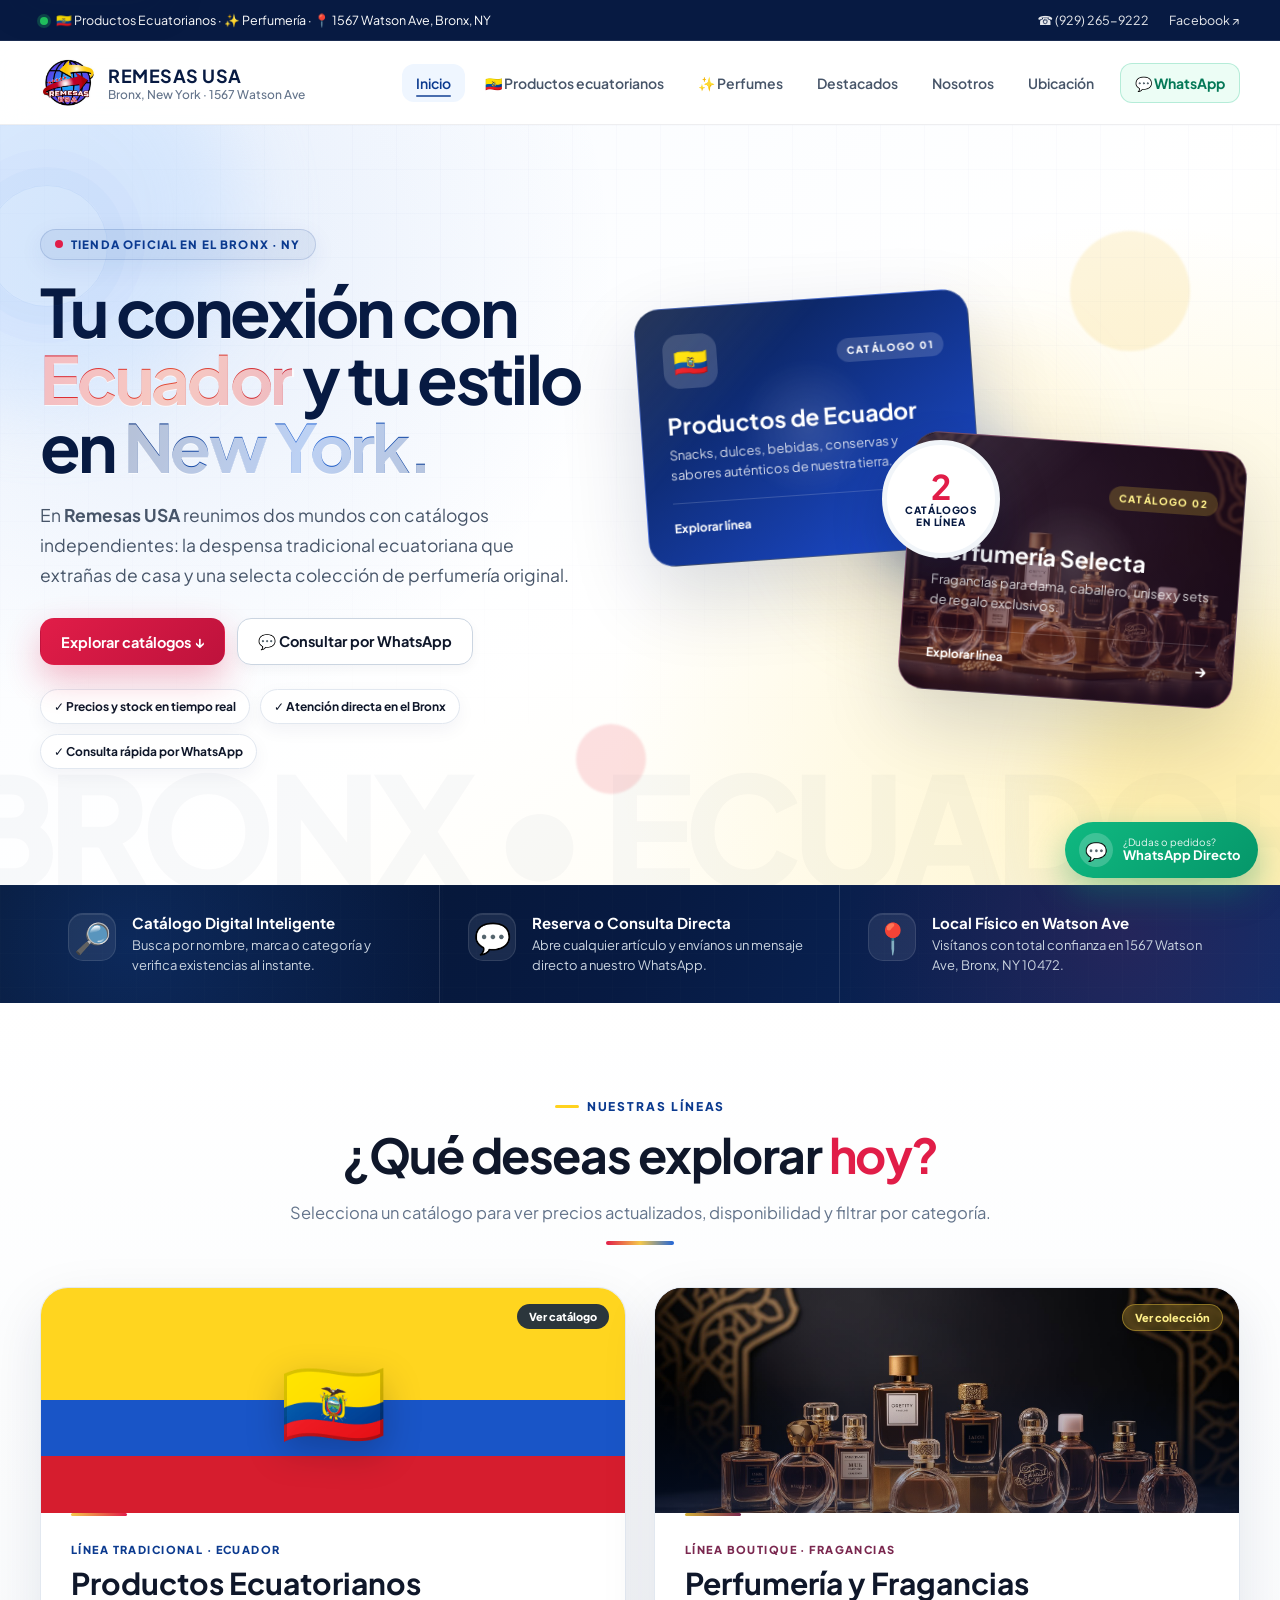
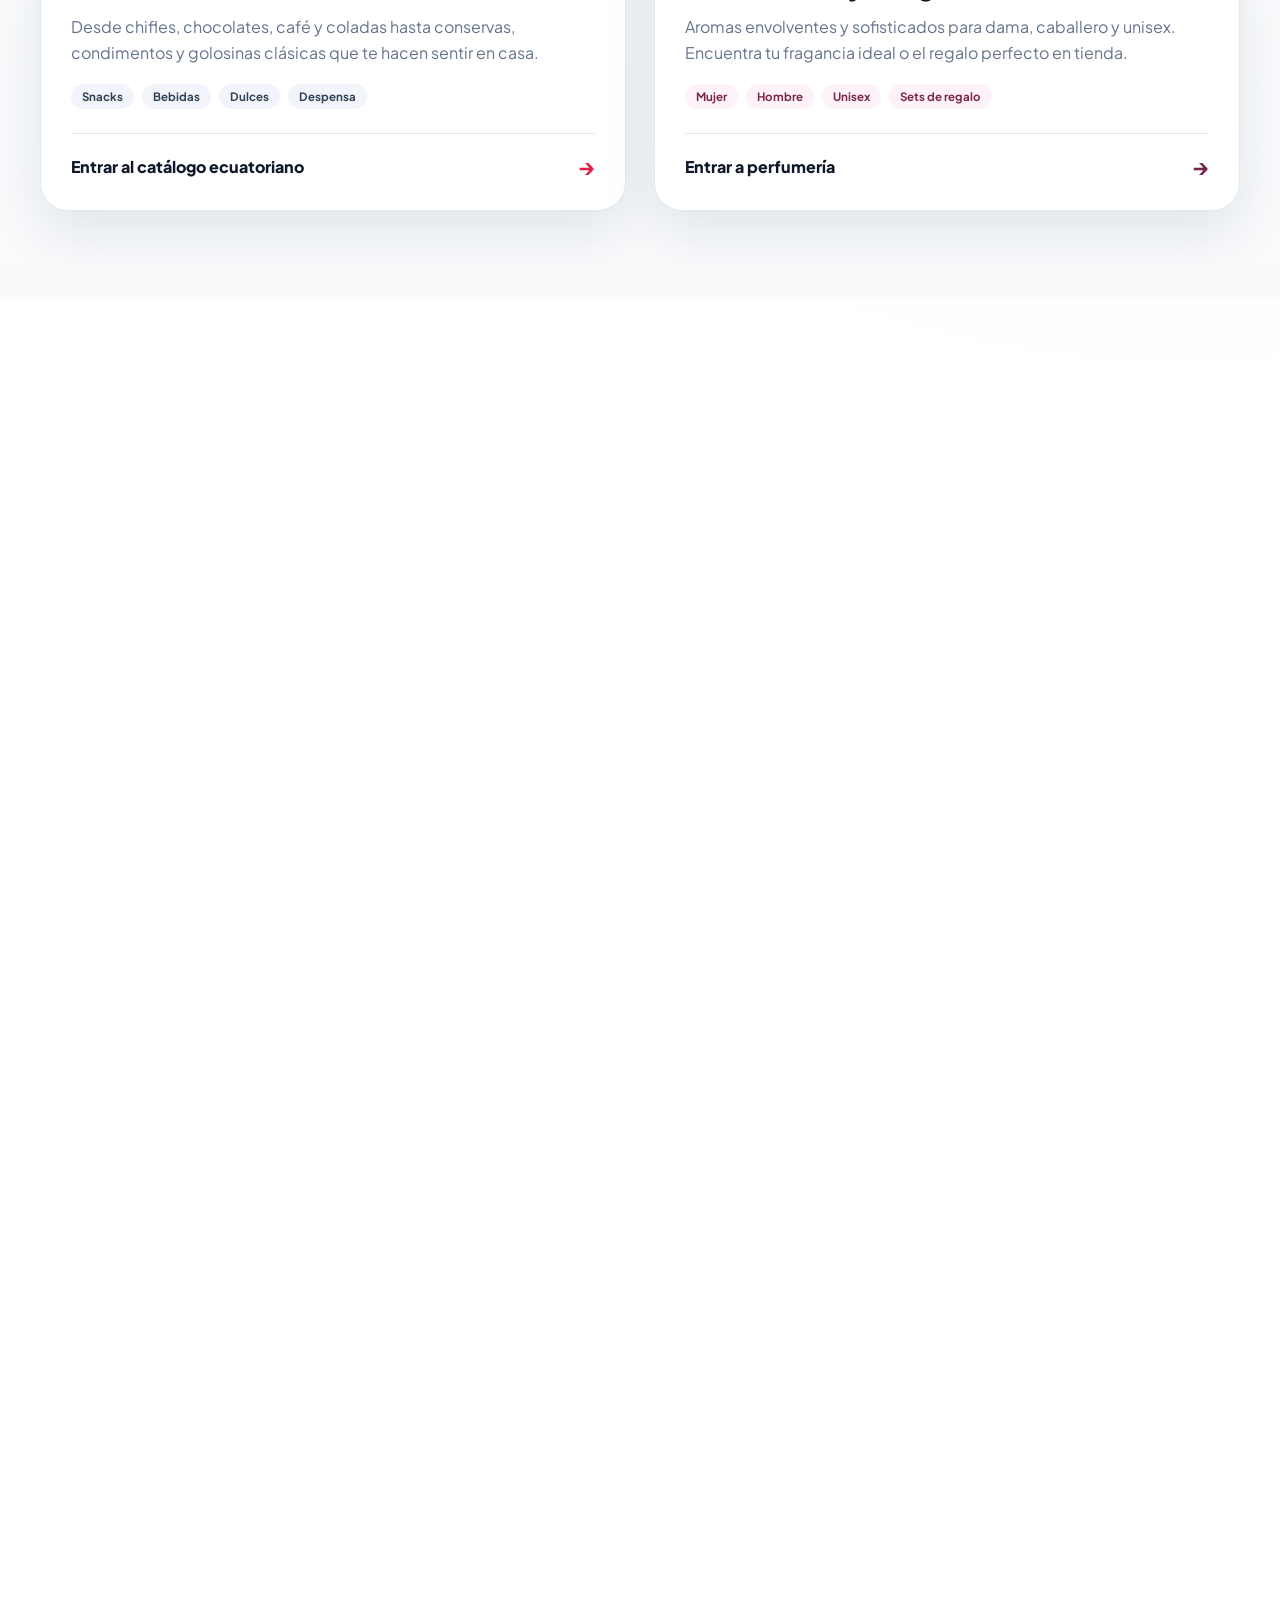
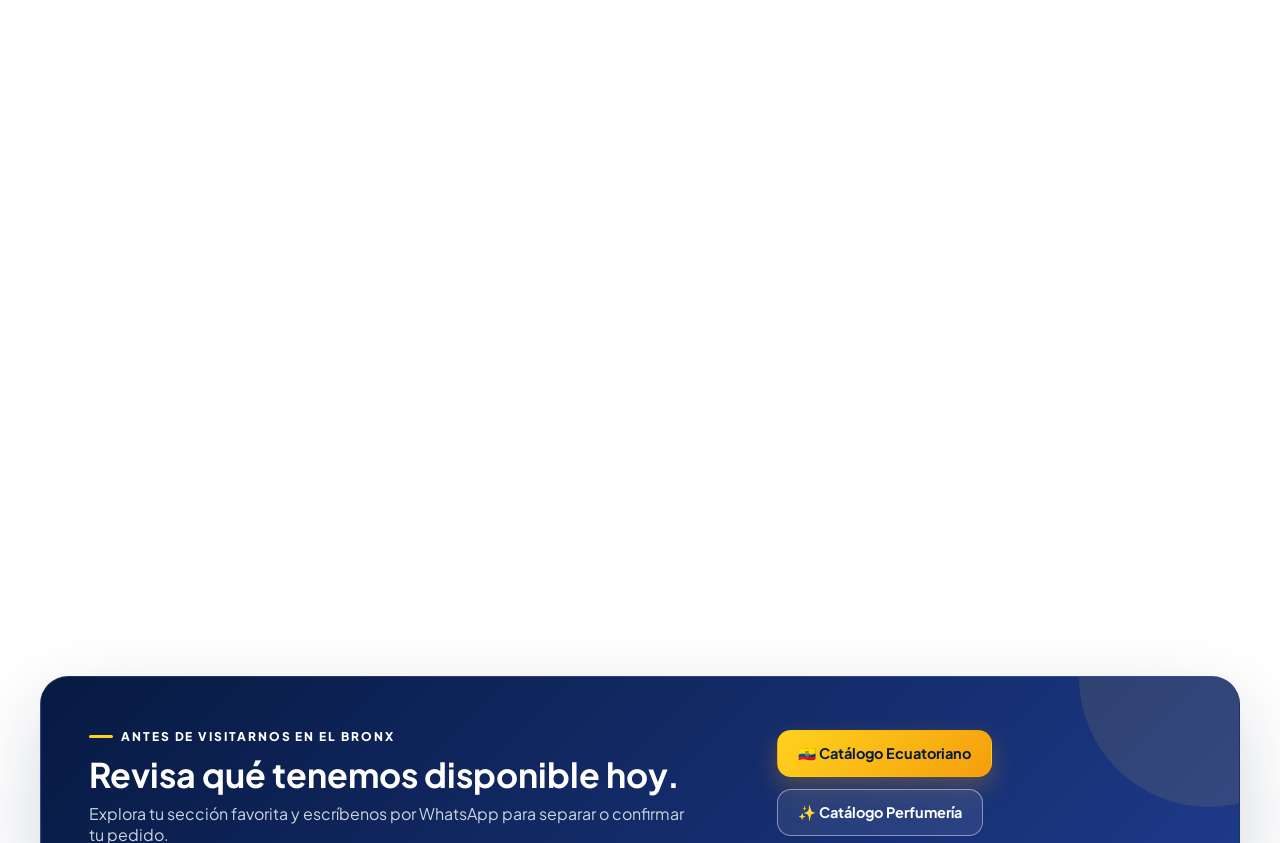
==== commit 3d690776: "Mejora heroes, transiciones, footer y rendimiento visual" ====
--- a/index.html
+++ b/index.html
@@ -3,16 +3,48 @@
 <head>
   <meta charset="utf-8" />
   <meta name="viewport" content="width=device-width, initial-scale=1" />
-  <meta name="description" content="Remesas USA en el Bronx: productos ecuatorianos y perfumería en un solo lugar." />
+  <meta name="description" content="Remesas USA en el Bronx (1567 Watson Ave): productos ecuatorianos, envíos y perfumería exclusiva en un solo lugar." />
   <meta name="theme-color" content="#071a42" />
-  <title>Remesas USA | Productos ecuatorianos y perfumes</title>
+  <meta name="robots" content="index,follow,max-image-preview:large" />
+  <meta property="og:type" content="website" />
+  <meta property="og:locale" content="es_US" />
+  <meta property="og:title" content="Remesas USA | Productos Ecuatorianos y Perfumería en el Bronx" />
+  <meta property="og:description" content="Explora productos ecuatorianos y perfumería, revisa disponibilidad y consulta por WhatsApp antes de visitar 1567 Watson Ave, Bronx." />
+  <title>Remesas USA | Productos Ecuatorianos y Perfumería en el Bronx, NY</title>
+  <link rel="preconnect" href="https://fonts.googleapis.com" />
+  <link rel="preconnect" href="https://fonts.gstatic.com" crossorigin />
+  <link href="https://fonts.googleapis.com/css2?family=Playfair+Display:ital,wght@0,600;0,700;1,600&family=Plus+Jakarta+Sans:wght@400;500;600;700;800&display=swap" rel="stylesheet" />
   <link rel="stylesheet" href="styles.css" />
+  <link rel="stylesheet" href="professional.css" data-remesas-professional />
+  <script type="application/ld+json">
+  {
+    "@context": "https://schema.org",
+    "@type": "Store",
+    "name": "Remesas USA",
+    "telephone": "+1-929-265-9222",
+    "address": {
+      "@type": "PostalAddress",
+      "streetAddress": "1567 Watson Ave",
+      "addressLocality": "Bronx",
+      "addressRegion": "NY",
+      "postalCode": "10472",
+      "addressCountry": "US"
+    },
+    "sameAs": ["https://www.facebook.com/RemesasUsa1567/"]
+  }
+  </script>
 </head>
 <body class="site-body landing-page">
   <div class="top-strip">
     <div class="shell top-strip-inner">
-      <span>🇪🇨 Productos ecuatorianos · ✨ Perfumería · Bronx, New York</span>
-      <div><a href="tel:+19292659222">(929) 265-9222</a><a class="manager-link" href="admin.html">Panel administrativo ↗</a></div>
+      <span class="top-strip-Left">
+        <span class="live-dot"></span>
+        🇪🇨 Productos Ecuatorianos · ✨ Perfumería · 📍 1567 Watson Ave, Bronx, NY
+      </span>
+      <div class="top-strip-actions">
+        <a href="tel:+19292659222">☎ (929) 265-9222</a>
+        <a href="https://www.facebook.com/RemesasUsa1567/?locale=es_LA" target="_blank" rel="noopener">Facebook ↗</a>
+      </div>
     </div>
   </div>
 
@@ -20,20 +52,26 @@
     <div class="shell nav-row">
       <a href="index.html" class="brand" aria-label="Remesas USA inicio">
         <img src="assets/logo.png" alt="Logo Remesas USA" />
-        <div><strong>REMESAS USA</strong><span>Bronx, New York</span></div>
+        <div>
+          <strong>REMESAS USA</strong>
+          <span>Bronx, New York · 1567 Watson Ave</span>
+        </div>
       </a>
       <button class="mobile-toggle" aria-label="Abrir menú" aria-expanded="false">☰</button>
       <nav class="nav-links">
         <a class="active" href="index.html">Inicio</a>
-        <a href="productos.html">Productos ecuatorianos</a>
-        <a href="perfumes.html">Perfumes</a>
-        <a href="#nosotros">Sobre nosotros</a>
+        <a href="productos.html">🇪🇨 Productos ecuatorianos</a>
+        <a href="perfumes.html">✨ Perfumes</a>
+        <a href="#destacados">Destacados</a>
+        <a href="#nosotros">Nosotros</a>
         <a href="#ubicacion">Ubicación</a>
+        <a class="nav-cta-btn" href="https://wa.me/19292659222?text=Hola%20Remesas%20USA%2C%20quisiera%20hacer%20una%20consulta." target="_blank" rel="noopener">💬 WhatsApp</a>
       </nav>
     </div>
   </header>
 
   <main>
+    <!-- HERO PRINCIPAL -->
     <section class="landing-hero" id="inicio">
       <div class="hero-mesh"></div>
       <div class="hero-glow hero-glow-one"></div>
@@ -43,61 +81,145 @@
 
       <div class="shell landing-hero-grid">
         <div class="landing-copy">
-          <span class="eyebrow">REMESAS USA · BRONX, NY</span>
-          <h1>Dos catálogos. <em>Un solo lugar.</em></h1>
-          <p>Descubre productos ecuatorianos y perfumería sin mezclar secciones. Revisa precios, disponibilidad y consulta directamente antes de visitar el local.</p>
+          <div class="hero-pill-badge">
+            <span class="pulse-indicator"></span>
+            TIENDA OFICIAL EN EL BRONX · NY
+          </div>
+          <h1>Tu conexión con <em>Ecuador</em> y tu estilo en <em>New York.</em></h1>
+          <p>En <strong>Remesas USA</strong> reunimos dos mundos con catálogos independientes: la despensa tradicional ecuatoriana que extrañas de casa y una selecta colección de perfumería original.</p>
           <div class="landing-actions">
             <a class="btn btn-red btn-glow" href="#explorar">Explorar catálogos ↓</a>
-            <a class="btn btn-light" href="#ubicacion">Cómo llegar</a>
+            <a class="btn btn-light" href="https://wa.me/19292659222?text=Hola%20Remesas%20USA%2C%20quisiera%20consultar%20disponibilidad." target="_blank" rel="noopener">💬 Consultar por WhatsApp</a>
           </div>
           <div class="landing-trust-row">
-            <span>✓ Catálogo actualizado</span>
-            <span>✓ Consulta rápida</span>
-            <span>✓ Información clara</span>
+            <span>✓ Precios y stock en tiempo real</span>
+            <span>✓ Atención directa en el Bronx</span>
+            <span>✓ Consulta rápida por WhatsApp</span>
           </div>
         </div>
 
         <div class="hero-showcase" aria-hidden="true">
-          <div class="showcase-card showcase-ecuador"><span>🇪🇨</span><b>Productos de Ecuador</b><small>Sabores que conectan con casa.</small></div>
-          <div class="showcase-card showcase-perfume"><span>✦</span><b>Perfumería</b><small>Fragancias para cada estilo.</small></div>
-          <div class="showcase-badge"><strong>2</strong><span>catálogos<br>independientes</span></div>
-        </div>
-      </div>
-    </section>
-
+          <a href="productos.html" class="showcase-card showcase-ecuador" tabindex="-1">
+            <div class="showcase-live-image" aria-hidden="true">
+              <img id="heroImageEcuador" alt="" decoding="async" />
+            </div>
+            <div class="showcase-card-top">
+              <span>🇪🇨</span>
+              <em class="showcase-tag">CATÁLOGO 01</em>
+            </div>
+            <b>Productos de Ecuador</b>
+            <small>Snacks, dulces, bebidas, conservas y sabores auténticos de nuestra tierra.</small>
+            <div class="showcase-card-foot">
+              <span id="heroCountEcuador">Explorar línea</span>
+              <i>→</i>
+            </div>
+          </a>
+
+          <a href="perfumes.html" class="showcase-card showcase-perfume" tabindex="-1">
+            <div class="showcase-live-image" aria-hidden="true">
+              <img id="heroImagePerfume" alt="" decoding="async" />
+            </div>
+            <div class="showcase-card-top">
+              <span>✦</span>
+              <em class="showcase-tag gold">CATÁLOGO 02</em>
+            </div>
+            <b>Perfumería Selecta</b>
+            <small>Fragancias para dama, caballero, unisex y sets de regalo exclusivos.</small>
+            <div class="showcase-card-foot">
+              <span id="heroCountPerfume">Explorar línea</span>
+              <i>→</i>
+            </div>
+          </a>
+
+          <div class="showcase-badge">
+            <strong>2</strong>
+            <span>Catálogos<br>en línea</span>
+          </div>
+        </div>
+      </div>
+    </section>
+
+    <!-- BARRA DE BENEFICIOS -->
+    <section class="home-benefits">
+      <div class="shell benefit-grid">
+        <article>
+          <span>🔎</span>
+          <div>
+            <b>Catálogo Digital Inteligente</b>
+            <small>Busca por nombre, marca o categoría y verifica existencias al instante.</small>
+          </div>
+        </article>
+        <article>
+          <span>💬</span>
+          <div>
+            <b>Reserva o Consulta Directa</b>
+            <small>Abre cualquier artículo y envíanos un mensaje directo a nuestro WhatsApp.</small>
+          </div>
+        </article>
+        <article>
+          <span>📍</span>
+          <div>
+            <b>Local Físico en Watson Ave</b>
+            <small>Visítanos con total confianza en 1567 Watson Ave, Bronx, NY 10472.</small>
+          </div>
+        </article>
+      </div>
+    </section>
+
+    <!-- SELECCIÓN DE CATÁLOGOS -->
     <section class="section explore-section" id="explorar">
       <div class="shell">
         <div class="section-heading centered-heading">
-          <span class="eyebrow">ELIGE TU SECCIÓN</span>
-          <h2>¿Qué quieres explorar <em>hoy?</em></h2>
-          <p>Cada catálogo tiene su propia vista, búsqueda y categorías.</p>
+          <span class="eyebrow">NUESTRAS LÍNEAS</span>
+          <h2>¿Qué deseas explorar <em>hoy?</em></h2>
+          <p>Selecciona un catálogo para ver precios actualizados, disponibilidad y filtrar por categoría.</p>
         </div>
 
         <div class="choice-grid choice-grid-featured">
           <a class="choice-card choice-ecuador" href="productos.html">
             <div class="card-glow"></div>
             <div class="choice-card-art">
-              <span class="choice-flag yellow"></span><span class="choice-flag blue"></span><span class="choice-flag red"></span>
+              <img id="choiceImageEcuador" class="choice-live-image" alt="Productos ecuatorianos disponibles en Remesas USA" decoding="async" />
+              <span class="choice-flag yellow"></span>
+              <span class="choice-flag blue"></span>
+              <span class="choice-flag red"></span>
               <div class="choice-emoji">🇪🇨</div>
+              <span class="choice-live-pill" id="badgeCountEcuador">Ver catálogo</span>
             </div>
             <div class="choice-card-copy">
-              <small>CATÁLOGO 01</small>
-              <h2>Productos ecuatorianos</h2>
-              <p>Snacks, bebidas, conservas, dulces, despensa y productos tradicionales.</p>
-              <span class="choice-link">Entrar al catálogo <b>→</b></span>
+              <small>LÍNEA TRADICIONAL · ECUADOR</small>
+              <h2>Productos Ecuatorianos</h2>
+              <p>Desde chifles, chocolates, café y coladas hasta conservas, condimentos y golosinas clásicas que te hacen sentir en casa.</p>
+              <div class="choice-tags">
+                <span>Snacks</span>
+                <span>Bebidas</span>
+                <span>Dulces</span>
+                <span>Despensa</span>
+              </div>
+              <span class="choice-link">Entrar al catálogo ecuatoriano <b>→</b></span>
             </div>
           </a>
 
           <a class="choice-card choice-perfume" href="perfumes.html">
             <div class="card-glow"></div>
             <div class="choice-card-art perfume-art">
+              <img id="choiceImagePerfume" class="choice-live-image" alt="Perfumería disponible en Remesas USA" decoding="async" />
               <div class="perfume-bottle"><span></span></div>
-              <div class="sparkle s1">✦</div><div class="sparkle s2">✦</div><div class="sparkle s3">✧</div>
+              <div class="sparkle s1">✦</div>
+              <div class="sparkle s2">✦</div>
+              <div class="sparkle s3">✧</div>
+              <span class="choice-live-pill gold" id="badgeCountPerfume">Ver colección</span>
             </div>
             <div class="choice-card-copy">
-              <small>CATÁLOGO 02</small>
-              <h2>Perfumería</h2>
-              <p>Fragancias para mujer, hombre, unisex y sets disponibles en tienda.</p>
+              <small>LÍNEA BOUTIQUE · FRAGANCIAS</small>
+              <h2>Perfumería y Fragancias</h2>
+              <p>Aromas envolventes y sofisticados para dama, caballero y unisex. Encuentra tu fragancia ideal o el regalo perfecto en tienda.</p>
+              <div class="choice-tags perfume-tags">
+                <span>Mujer</span>
+                <span>Hombre</span>
+                <span>Unisex</span>
+                <span>Sets de regalo</span>
+              </div>
               <span class="choice-link">Entrar a perfumería <b>→</b></span>
             </div>
           </a>
@@ -105,74 +227,179 @@
       </div>
     </section>
 
-    <section class="home-benefits">
-      <div class="shell benefit-grid">
-        <article><span>🔎</span><div><b>Encuentra rápido</b><small>Búsqueda y filtros por categoría en cada catálogo.</small></div></article>
-        <article><span>💬</span><div><b>Consulta el artículo</b><small>Abre un producto y contáctanos directamente por WhatsApp.</small></div></article>
-        <article><span>📍</span><div><b>Visítanos en el Bronx</b><small>Consulta primero y pasa por el local cuando quieras.</small></div></article>
-      </div>
-    </section>
-
+    <!-- VITRINA DINÁMICA DE DESTACADOS EN VIVO -->
+    <section class="section featured-live-section" id="destacados" hidden>
+      <div class="shell">
+        <div class="featured-live-head">
+          <div>
+            <span class="eyebrow">VITRINA EN TIEMPO REAL</span>
+            <h2>Artículos <em>destacados</em> en tienda</h2>
+            <p>Una vista rápida de lo que nuestros clientes más buscan hoy en Remesas USA.</p>
+          </div>
+          <div class="featured-tabs" role="tablist">
+            <button class="featured-tab active" data-tab="all" role="tab">Todos</button>
+            <button class="featured-tab" data-tab="ecuador" role="tab">🇪🇨 Ecuador</button>
+            <button class="featured-tab" data-tab="perfume" role="tab">✨ Perfumes</button>
+          </div>
+        </div>
+        <div id="landingFeaturedGrid" class="product-grid"></div>
+      </div>
+    </section>
+
+    <!-- SOBRE NOSOTROS -->
     <section class="section about-home" id="nosotros">
       <div class="shell about-grid">
         <div class="about-card-visual modern-about-visual">
-          <div class="about-logo-wrap"><img src="assets/logo.png" alt="Remesas USA" /></div>
-          <div class="about-float-card about-float-one"><span>🇪🇨</span><b>Catálogo Ecuador</b></div>
-          <div class="about-float-card about-float-two"><span>✨</span><b>Perfumería</b></div>
-          <div class="about-stat"><b>1</b><span>sitio para encontrar lo que buscas</span></div>
-        </div>
+          <div class="about-live-collage" aria-hidden="true">
+            <figure><img id="aboutImageOne" alt="" decoding="async" /></figure>
+            <figure><img id="aboutImageTwo" alt="" decoding="async" /></figure>
+          </div>
+          <div class="about-logo-wrap">
+            <img src="assets/logo.png" alt="Remesas USA" />
+          </div>
+          <div class="about-float-card about-float-one">
+            <span>🇪🇨</span>
+            <div>
+              <b>Sabor Ecuatoriano</b>
+              <small>Importación y tradición</small>
+            </div>
+          </div>
+          <div class="about-float-card about-float-two">
+            <span>✨</span>
+            <div>
+              <b>Perfumería Selecta</b>
+              <small>Fragancias destacadas</small>
+            </div>
+          </div>
+          <div class="about-stat">
+            <b>100%</b>
+            <span>Atención cercana para nuestra comunidad en el Bronx</span>
+          </div>
+        </div>
+
         <div class="about-copy">
           <span class="eyebrow">SOBRE REMESAS USA</span>
-          <h2>Más fácil de explorar. Más fácil de <em>encontrar.</em></h2>
-          <p>Remesas USA reúne productos ecuatorianos y una sección de perfumería en el Bronx. La web está organizada para que cada catálogo tenga su espacio y el cliente pueda revisar información antes de visitar el negocio.</p>
+          <h2>Un negocio pensado para <em>nuestra comunidad.</em></h2>
+          <p>Ubicados en el corazón del Bronx en <strong>1567 Watson Ave</strong>, en Remesas USA brindamos un servicio confiable y cálido. Hemos diseñado esta plataforma digital para que puedas explorar con calma nuestras dos líneas comerciales antes de visitarnos o escribirnos.</p>
           <div class="about-list">
-            <div><span>01</span><p><b>Catálogos independientes</b><small>Productos ecuatorianos y perfumes cuentan con vistas separadas.</small></p></div>
-            <div><span>02</span><p><b>Información actualizada</b><small>Precios, categorías, disponibilidad y artículos destacados.</small></p></div>
-            <div><span>03</span><p><b>Contacto directo</b><small>Consulta por WhatsApp desde la ficha del artículo que te interesa.</small></p></div>
-          </div>
-        </div>
-      </div>
-    </section>
-
+            <div>
+              <span>01</span>
+              <p>
+                <b>Catálogos independientes y ordenados</b>
+                <small>Cada línea cuenta con su propio buscador y filtros para que encuentres rápido lo que necesitas.</small>
+              </p>
+            </div>
+            <div>
+              <span>02</span>
+              <p>
+                <b>Transparencia en precios y stock</b>
+                <small>Visualiza al instante si un producto está disponible o con pocas unidades en el local.</small>
+              </p>
+            </div>
+            <div>
+              <span>03</span>
+              <p>
+                <b>Atención personalizada por WhatsApp y Facebook</b>
+                <small>¿Tienes dudas sobre algún artículo? Con un clic nos escribes directamente con el nombre del producto.</small>
+              </p>
+            </div>
+          </div>
+        </div>
+      </div>
+    </section>
+
+    <!-- BANNER CTA RÁPIDO -->
     <section class="section quick-access-section">
       <div class="shell quick-access-card premium-cta">
-        <div><span class="eyebrow light-eyebrow">ANTES DE VISITARNOS</span><h2>Revisa qué hay disponible.</h2><p>Explora la sección que te interesa y encuentra el artículo que buscas.</p></div>
-        <div class="quick-buttons"><a class="btn btn-yellow" href="productos.html">🇪🇨 Productos ecuatorianos</a><a class="btn btn-outline-light" href="perfumes.html">✨ Perfumería</a></div>
-      </div>
-    </section>
-
+        <div>
+          <span class="eyebrow light-eyebrow">ANTES DE VISITARNOS EN EL BRONX</span>
+          <h2>Revisa qué tenemos disponible hoy.</h2>
+          <p>Explora tu sección favorita y escríbenos por WhatsApp para separar o confirmar tu pedido.</p>
+        </div>
+        <div class="quick-buttons">
+          <a class="btn btn-yellow" href="productos.html">🇪🇨 Catálogo Ecuatoriano</a>
+          <a class="btn btn-outline-light" href="perfumes.html">✨ Catálogo Perfumería</a>
+        </div>
+      </div>
+    </section>
+
+    <!-- UBICACIÓN Y CONTACTO -->
     <section class="section location-section" id="ubicacion">
       <div class="shell location-grid">
         <div class="location-copy">
-          <span class="eyebrow">VISÍTANOS</span>
-          <h2>Remesas USA en <em>el Bronx.</em></h2>
-          <p>Revisa el catálogo antes de venir y utiliza la información de contacto si necesitas confirmar disponibilidad.</p>
+          <span class="eyebrow">VISÍTANOS EN NEW YORK</span>
+          <h2>Encuéntranos en <em>el Bronx.</em></h2>
+          <p>Te esperamos en nuestro local sobre Watson Ave. Puedes revisar el catálogo desde tu celular y pasar por la tienda o consultarnos antes de salir.</p>
           <div class="location-details">
-            <div><span>📍</span><p><small>Dirección</small><b>1567 Watson Ave, Bronx, NY 10472</b></p></div>
-            <div><span>☎</span><p><small>Teléfono</small><b>(929) 265-9222</b></p></div>
-            <div><span>f</span><p><small>Facebook</small><b>Remesas USA</b></p></div>
-          </div>
-          <div class="location-actions"><a class="btn btn-red" href="https://www.google.com/maps/search/?api=1&query=1567+Watson+Ave+Bronx+NY+10472" target="_blank" rel="noopener">Cómo llegar ↗</a><a class="btn btn-light" href="https://www.facebook.com/RemesasUsa1567" target="_blank" rel="noopener">Ver Facebook</a></div>
-        </div>
-        <div class="map-card modern-map-card" aria-label="Referencia de ubicación">
-          <div class="map-grid-lines"></div>
-          <div class="map-road road-a"></div><div class="map-road road-b"></div><div class="map-road road-c"></div>
-          <div class="map-pin"><span>●</span></div>
-          <div class="map-ripple ripple-one"></div><div class="map-ripple ripple-two"></div>
-          <div class="map-label"><small>REMESAS USA</small><b>1567 Watson Ave</b><span>Bronx, NY</span></div>
+            <div>
+              <span>📍</span>
+              <p>
+                <small>Dirección del local</small>
+                <b>1567 Watson Ave, Bronx, NY 10472</b>
+              </p>
+            </div>
+            <div>
+              <span>☎</span>
+              <p>
+                <small>Teléfono y WhatsApp</small>
+                <b><a href="tel:+19292659222">(929) 265-9222</a></b>
+              </p>
+            </div>
+            <div>
+              <span>f</span>
+              <p>
+                <small>Red social oficial</small>
+                <b><a href="https://www.facebook.com/RemesasUsa1567/?locale=es_LA" target="_blank" rel="noopener">facebook.com/RemesasUsa1567</a></b>
+              </p>
+            </div>
+          </div>
+          <div class="location-actions">
+            <a class="btn btn-red btn-glow" href="https://www.google.com/maps/search/?api=1&query=1567+Watson+Ave+Bronx+NY+10472" target="_blank" rel="noopener">Abrir en Google Maps ↗</a>
+            <a class="btn btn-light" href="https://www.facebook.com/RemesasUsa1567/?locale=es_LA" target="_blank" rel="noopener">Visitar Facebook ↗</a>
+          </div>
+        </div>
+
+        <div class="map-card modern-map-card" aria-label="Mapa interactivo de 1567 Watson Ave, Bronx, NY">
+          <iframe
+            class="map-iframe"
+            title="Ubicación de Remesas USA en 1567 Watson Ave, Bronx, NY"
+            src="https://www.google.com/maps?q=1567+Watson+Ave,+Bronx,+NY+10472&output=embed"
+            loading="lazy"
+            referrerpolicy="no-referrer-when-downgrade">
+          </iframe>
+          <div class="map-label">
+            <small>REMESAS USA</small>
+            <b>1567 Watson Ave</b>
+            <span>Bronx, NY 10472 · Estados Unidos</span>
+          </div>
         </div>
       </div>
     </section>
   </main>
 
+  <!-- FOOTER -->
   <footer class="site-footer">
     <div class="shell footer-grid">
-      <div class="footer-brand"><img src="assets/logo.png" alt="Remesas USA" /><p>Productos ecuatorianos y perfumería en el Bronx.</p></div>
-      <div><b>Catálogos</b><a href="productos.html">Productos ecuatorianos</a><a href="perfumes.html">Perfumería</a></div>
-      <div><b>Contacto</b><a href="tel:+19292659222">(929) 265-9222</a><a href="#ubicacion">1567 Watson Ave</a></div>
-      <div><b>Administración</b><a href="admin.html">Panel del gerente</a></div>
+      <div class="footer-brand">
+        <img src="assets/logo.png" alt="Remesas USA" width="395" height="395" loading="lazy" decoding="async" />
+        <p>Tu punto de confianza en el Bronx para productos tradicionales ecuatorianos y perfumería selecta.</p>
+      </div>
+      <div>
+        <b>Catálogos</b>
+        <a href="productos.html">🇪🇨 Productos ecuatorianos</a>
+        <a href="perfumes.html">✨ Perfumería</a>
+      </div>
+      <div>
+        <b>Contacto Directo</b>
+        <a href="tel:+19292659222">☎ (929) 265-9222</a>
+        <a href="https://wa.me/19292659222" target="_blank" rel="noopener">💬 WhatsApp Directo</a>
+        <a href="https://www.facebook.com/RemesasUsa1567/?locale=es_LA" target="_blank" rel="noopener">📘 Facebook Oficial</a>
+        <a href="#ubicacion">📍 1567 Watson Ave, Bronx</a>
+      </div>
     </div>
-    <div class="shell footer-bottom">© <span id="year"></span> Remesas USA · Bronx, New York</div>
+    <div class="shell footer-bottom">
+      © <span id="year"></span> Remesas USA · 1567 Watson Ave, Bronx, New York 10472
+    </div>
   </footer>
 
   <script src="config.js"></script>
@@ -180,4 +407,4 @@
   <script src="ui.js"></script>
   <script src="landing.js"></script>
 </body>
-</html>
+</html>
--- a/styles.css
+++ b/styles.css
@@ -1,81 +1,2144 @@
-:root{
-  --navy:#071a42;--blue:#0b3a8f;--blue2:#2165d8;--red:#cf132b;--yellow:#ffd21e;
-  --ink:#14213d;--muted:#6d7890;--line:#e7eaf0;--soft:#f6f8fc;--white:#fff;
-  --green:#168a56;--orange:#d87c13;--perfume:#7a274f;--perfume2:#c98b3c;--perfumeDark:#180d18;
-  --shadow:0 20px 55px rgba(8,29,70,.10);--radius:22px;
-}
-*{box-sizing:border-box}html{scroll-behavior:smooth}body{margin:0;font-family:Inter,ui-sans-serif,system-ui,-apple-system,BlinkMacSystemFont,"Segoe UI",sans-serif;color:var(--ink);background:#fff}a{color:inherit;text-decoration:none}button,input,select,textarea{font:inherit}button{cursor:pointer}.shell{width:min(1180px,calc(100% - 40px));margin:auto}.site-body{min-height:100vh}.section{padding:86px 0}.eyebrow{display:inline-flex;align-items:center;gap:8px;font-size:12px;font-weight:800;letter-spacing:.16em;color:var(--blue);text-transform:uppercase}.eyebrow::before{content:"";width:22px;height:3px;border-radius:8px;background:var(--yellow)}.light-eyebrow{color:#fff}.light-eyebrow::before{background:var(--yellow)}.perfume-eyebrow{color:var(--perfume2)}.perfume-eyebrow::before{background:var(--perfume2)}em{font-style:normal;color:var(--red)}
-
-/* shared top + nav */
-.top-strip{background:var(--navy);color:#fff;font-size:13px}.top-strip-inner{height:38px;display:flex;align-items:center;justify-content:space-between;gap:20px}.top-strip-inner>div{display:flex;align-items:center;gap:22px}.top-strip a{opacity:.92}.top-strip .manager-link{color:var(--yellow);font-weight:800}.perfume-top-strip{background:var(--perfumeDark)}
-.site-header{height:82px;display:flex;align-items:center;background:rgba(255,255,255,.96);border-bottom:1px solid rgba(20,33,61,.08);position:sticky;top:0;z-index:40;backdrop-filter:blur(14px)}.nav-row{display:flex;align-items:center;gap:28px}.brand{display:flex;align-items:center;gap:10px;min-width:225px}.brand img{width:58px;height:58px;object-fit:contain}.brand div{display:flex;flex-direction:column}.brand strong{font-size:18px;letter-spacing:.04em}.brand span{font-size:12px;color:var(--muted)}.nav-links{margin-left:auto;display:flex;align-items:center;gap:8px}.nav-links a{padding:11px 13px;border-radius:11px;color:#4e5b72;font-size:14px;font-weight:650}.nav-links a:hover,.nav-links a.active{background:#f0f4fb;color:var(--blue)}.perfume-header .nav-links a:hover,.perfume-header .nav-links a.active{color:var(--perfume);background:#f8eff3}.mobile-toggle{display:none;border:0;background:transparent;font-size:26px}
-
-/* buttons */
-.btn{display:inline-flex;align-items:center;justify-content:center;gap:8px;border-radius:13px;padding:13px 18px;font-weight:800;border:1px solid transparent;transition:.2s ease}.btn:hover{transform:translateY(-1px)}.btn-red{background:var(--red);color:#fff;box-shadow:0 9px 24px rgba(207,19,43,.2)}.btn-light{background:#fff;border-color:#dfe4ec;color:var(--ink)}.btn-yellow{background:var(--yellow);color:var(--navy)}.btn-outline-light{border-color:rgba(255,255,255,.45);color:#fff;background:rgba(255,255,255,.07)}.btn-green{background:#118a56;color:#fff}.btn-perfume{background:linear-gradient(135deg,var(--perfume),#a2456f);color:#fff}.btn-small{padding:9px 12px;font-size:13px}
-
-/* landing hero */
-.landing-hero{position:relative;overflow:hidden;background:linear-gradient(145deg,#f8fbff 0%,#fff 56%,#fff9dd 100%);padding:86px 0 94px}.hero-glow{position:absolute;border-radius:50%;filter:blur(1px);opacity:.34}.hero-glow-one{width:360px;height:360px;background:#dce9ff;left:-150px;top:-100px}.hero-glow-two{width:320px;height:320px;background:#ffe8a6;right:-130px;bottom:-110px}.landing-hero-grid{position:relative;z-index:2;display:grid;grid-template-columns:.82fr 1.55fr;gap:54px;align-items:center}.landing-copy h1{font-size:clamp(45px,6vw,76px);line-height:.98;margin:16px 0 22px;letter-spacing:-.045em}.landing-copy p{font-size:18px;line-height:1.7;color:#5d6980;max-width:500px}.landing-trust-row{display:flex;flex-wrap:wrap;gap:10px;margin-top:26px}.landing-trust-row span{font-size:12px;font-weight:750;background:#fff;padding:9px 11px;border:1px solid #e7eaf0;border-radius:999px;box-shadow:0 8px 20px rgba(8,29,70,.05)}
-.choice-grid{display:grid;grid-template-columns:1fr 1fr;gap:22px}.choice-card{background:#fff;border:1px solid #e7eaf0;border-radius:28px;overflow:hidden;box-shadow:var(--shadow);transition:.25s ease;min-height:480px;display:flex;flex-direction:column}.choice-card:hover{transform:translateY(-7px);box-shadow:0 28px 65px rgba(8,29,70,.16)}.choice-card-art{height:220px;position:relative;overflow:hidden;background:#eaf2ff}.choice-flag{position:absolute;left:0;width:100%}.choice-flag.yellow{top:0;height:50%;background:#ffd51f}.choice-flag.blue{top:50%;height:25%;background:#1955c7}.choice-flag.red{bottom:0;height:25%;background:#d61d2e}.choice-emoji{position:absolute;inset:0;display:grid;place-items:center;font-size:88px;filter:drop-shadow(0 12px 15px rgba(0,0,0,.18))}.perfume-art{background:radial-gradient(circle at 50% 25%,#7b365c 0%,#2c1527 55%,#130a12 100%)}.perfume-bottle{position:absolute;width:96px;height:126px;border:3px solid #d7b56a;border-radius:20px 20px 28px 28px;left:50%;top:54%;transform:translate(-50%,-50%);background:linear-gradient(145deg,rgba(255,255,255,.15),rgba(255,255,255,.02));box-shadow:0 20px 40px rgba(0,0,0,.35),inset 0 0 22px rgba(255,255,255,.08)}.perfume-bottle span{position:absolute;width:44px;height:27px;left:23px;top:-26px;border:3px solid #d7b56a;border-bottom:0;border-radius:8px 8px 0 0}.sparkle{position:absolute;color:#f0c878}.s1{font-size:30px;left:18%;top:25%}.s2{font-size:20px;right:18%;top:20%}.s3{font-size:26px;right:22%;bottom:20%}.choice-card-copy{padding:28px}.choice-card-copy small{font-weight:850;letter-spacing:.13em;color:var(--blue)}.choice-perfume .choice-card-copy small{color:var(--perfume)}.choice-card-copy h2{font-size:29px;margin:8px 0 12px}.choice-card-copy p{color:var(--muted);line-height:1.6;margin:0 0 23px}.choice-link{display:flex;justify-content:space-between;align-items:center;padding-top:17px;border-top:1px solid var(--line);font-weight:850}.choice-link b{font-size:24px;color:var(--red)}.choice-perfume .choice-link b{color:var(--perfume)}
-
-/* landing sections */
-.home-benefits{background:var(--navy);color:#fff}.benefit-grid{display:grid;grid-template-columns:repeat(3,1fr)}.benefit-grid article{display:flex;gap:15px;padding:25px 26px;border-right:1px solid rgba(255,255,255,.13)}.benefit-grid article:last-child{border-right:0}.benefit-grid article>span{font-size:28px}.benefit-grid div{display:flex;flex-direction:column;gap:3px}.benefit-grid b{font-size:14px}.benefit-grid small{font-size:12px;color:#cbd5e6;line-height:1.5}
-.about-home{background:#fff}.about-grid{display:grid;grid-template-columns:.95fr 1.05fr;gap:80px;align-items:center}.about-card-visual{min-height:470px;border-radius:30px;background:linear-gradient(145deg,#f4f7fd,#e8effb);position:relative;display:grid;place-items:center;overflow:hidden}.about-card-visual::before{content:"";position:absolute;width:430px;height:430px;border-radius:50%;border:75px solid rgba(11,58,143,.08);right:-160px;top:-160px}.about-logo-wrap{width:275px;height:275px;border-radius:50%;background:#fff;display:grid;place-items:center;box-shadow:var(--shadow);position:relative;z-index:2}.about-logo-wrap img{width:245px}.about-stat{position:absolute;left:28px;bottom:28px;background:var(--navy);color:#fff;border-radius:18px;padding:16px 20px;display:flex;align-items:center;gap:10px}.about-stat b{font-size:34px;color:var(--yellow)}.about-stat span{font-size:12px;max-width:120px}.about-copy h2,.location-copy h2{font-size:clamp(36px,4vw,56px);line-height:1.05;letter-spacing:-.035em;margin:15px 0 20px}.about-copy>p,.location-copy>p{color:var(--muted);line-height:1.75;font-size:16px}.about-list{margin-top:30px;display:grid;gap:18px}.about-list>div{display:flex;gap:16px;align-items:flex-start}.about-list>div>span{min-width:42px;height:42px;border-radius:12px;background:#eef3fd;display:grid;place-items:center;font-weight:850;color:var(--blue)}.about-list p{margin:0;display:flex;flex-direction:column;gap:4px}.about-list small{color:var(--muted);line-height:1.55}
-.quick-access-section{padding-top:0}.quick-access-card{background:linear-gradient(135deg,var(--navy),#0e3b82);border-radius:28px;color:#fff;padding:42px 48px;display:flex;justify-content:space-between;align-items:center;gap:40px;box-shadow:var(--shadow)}.quick-access-card h2{font-size:34px;margin:9px 0 7px}.quick-access-card p{margin:0;color:#cbd5e6}.quick-buttons{display:flex;gap:12px;flex-wrap:wrap}
-.location-section{background:var(--soft)}.location-grid{display:grid;grid-template-columns:1fr 1fr;gap:65px;align-items:center}.location-details{display:grid;gap:13px;margin:27px 0}.location-details>div{display:flex;gap:13px;align-items:center}.location-details>div>span{width:43px;height:43px;border-radius:13px;background:#fff;display:grid;place-items:center;box-shadow:0 6px 18px rgba(8,29,70,.06);font-weight:900;color:var(--blue)}.location-details p{margin:0;display:flex;flex-direction:column}.location-details small{color:var(--muted)}.location-actions{display:flex;gap:11px;flex-wrap:wrap}.map-card{height:430px;border-radius:28px;background:#e6edf5;position:relative;overflow:hidden;box-shadow:var(--shadow)}.map-grid-lines{position:absolute;inset:0;background-image:linear-gradient(rgba(255,255,255,.35) 1px,transparent 1px),linear-gradient(90deg,rgba(255,255,255,.35) 1px,transparent 1px);background-size:46px 46px}.map-road{position:absolute;background:#fff;border:2px solid #dce2ea;border-radius:99px}.road-a{width:560px;height:54px;transform:rotate(25deg);left:-80px;top:170px}.road-b{width:520px;height:42px;transform:rotate(-28deg);left:40px;top:230px}.road-c{width:420px;height:36px;transform:rotate(79deg);left:130px;top:170px}.map-pin{position:absolute;left:55%;top:43%;width:58px;height:58px;border-radius:50% 50% 50% 0;background:var(--red);transform:rotate(-45deg);display:grid;place-items:center;box-shadow:0 12px 25px rgba(207,19,43,.3)}.map-pin span{transform:rotate(45deg);color:#fff;font-size:22px}.map-label{position:absolute;right:24px;bottom:24px;background:#fff;border-radius:16px;padding:15px 18px;display:flex;flex-direction:column;box-shadow:var(--shadow)}.map-label small{font-weight:850;color:var(--red);letter-spacing:.1em}.map-label span{font-size:12px;color:var(--muted)}
-.site-footer{background:#06152f;color:#fff;padding:45px 0 18px}.footer-grid{display:grid;grid-template-columns:2fr 1fr 1fr 1fr;gap:38px}.footer-grid>div{display:flex;flex-direction:column;gap:10px}.footer-brand img{width:100px;background:#fff;border-radius:15px;padding:5px}.footer-brand p{max-width:260px;color:#aeb9cc;line-height:1.6}.footer-grid b{margin-bottom:7px}.footer-grid a{color:#b9c3d4;font-size:14px}.footer-bottom{border-top:1px solid rgba(255,255,255,.1);margin-top:30px;padding-top:18px;color:#9aa8bd;font-size:12px}.compact-footer{padding:24px 0}.compact-footer .footer-bottom{margin:0;border:0;padding:0;text-align:center}.compact-footer a{color:#d8e0ef}
-
-/* catalog pages */
-.catalog-hero{position:relative;overflow:hidden;padding:68px 0 74px}.catalog-hero-grid{display:grid;grid-template-columns:1fr .86fr;gap:80px;align-items:center}.catalog-hero h1{font-size:clamp(46px,5.5vw,72px);line-height:.98;letter-spacing:-.045em;margin:14px 0 20px}.catalog-hero p{font-size:17px;line-height:1.7;color:#617087;max-width:610px}.back-link{display:inline-block;font-size:13px;font-weight:750;color:#67738a;margin-bottom:26px}.catalog-hero-pills{display:flex;gap:9px;flex-wrap:wrap;margin-top:26px}.catalog-hero-pills span{padding:9px 13px;border-radius:999px;background:#fff;border:1px solid #dfe6f1;font-size:12px;font-weight:750}.catalog-hero-ecuador{background:linear-gradient(135deg,#f8fbff,#eef4ff 62%,#fff8d2)}.ecuador-hero-card{height:360px;border-radius:30px;overflow:hidden;position:relative;box-shadow:var(--shadow)}.flag-layer{position:absolute;left:0;width:100%}.flag-layer.yellow{height:50%;top:0;background:#ffd21e}.flag-layer.blue{height:25%;top:50%;background:#1757c5}.flag-layer.red{height:25%;bottom:0;background:#d71a30}.hero-product-cloud{position:absolute;inset:0;display:flex;align-items:center;justify-content:center;gap:17px;flex-wrap:wrap;padding:45px}.hero-product-cloud span{width:85px;height:85px;border-radius:24px;background:rgba(255,255,255,.93);display:grid;place-items:center;font-size:42px;box-shadow:0 12px 28px rgba(0,0,0,.15)}.hero-card-caption{position:absolute;left:25px;bottom:23px;background:#fff;border-radius:15px;padding:12px 15px;display:flex;flex-direction:column;box-shadow:0 10px 24px rgba(0,0,0,.18)}.hero-card-caption small{font-weight:850;color:var(--blue);letter-spacing:.1em}
-.catalog-hero-perfume{background:radial-gradient(circle at 80% 20%,#5a2948 0%,#271322 37%,#160c15 72%);color:#fff}.catalog-hero-perfume p{color:#d6c9d1}.light-back{color:#d8cbd2}.perfume-pills span{background:rgba(255,255,255,.07);border-color:rgba(255,255,255,.17);color:#fff}.perfume-glow{position:absolute;border-radius:50%;filter:blur(50px);opacity:.28}.big-glow-a{width:300px;height:300px;background:#d59a55;right:18%;top:-80px}.big-glow-b{width:250px;height:250px;background:#8f2f65;left:-70px;bottom:-110px}.luxury-showcase{height:390px;position:relative;display:grid;place-items:center}.luxury-ring{position:absolute;border-radius:50%;border:1px solid rgba(228,193,122,.35)}.ring-one{width:330px;height:330px}.ring-two{width:250px;height:250px}.luxury-bottle{position:relative;width:156px;height:230px}.luxury-bottle .cap{width:72px;height:42px;background:linear-gradient(90deg,#b98a43,#efd391,#ad7d36);margin:auto;border-radius:8px 8px 2px 2px}.luxury-bottle .neck{width:49px;height:21px;background:#d8b26a;margin:auto}.bottle-body{height:168px;border:2px solid #d5af68;border-radius:20px 20px 37px 37px;background:linear-gradient(145deg,rgba(255,255,255,.18),rgba(255,255,255,.03));box-shadow:0 30px 55px rgba(0,0,0,.4),inset 0 0 35px rgba(255,255,255,.06);display:flex;align-items:center;justify-content:center;flex-direction:column}.bottle-body small{font-size:10px;letter-spacing:.18em;color:#d8b56d}.bottle-body b{font-family:Georgia,serif;font-size:30px;color:#fff}.bottle-body span{font-size:8px;letter-spacing:.14em;color:#c5adb9}.luxury-star{position:absolute;color:#e6c57c}.star-a{font-size:32px;left:14%;top:23%}.star-b{font-size:24px;right:17%;top:20%}.star-c{font-size:28px;right:12%;bottom:23%}
-.catalog-content{padding-top:72px}.catalog-tools-head{display:flex;align-items:end;justify-content:space-between;gap:28px;margin-bottom:26px}.catalog-tools-head h2{font-size:38px;margin:8px 0 0}.search-box{width:min(370px,100%);height:50px;border:1px solid #dfe4ec;background:#fff;border-radius:14px;display:flex;align-items:center;padding:0 15px;gap:10px;box-shadow:0 6px 18px rgba(8,29,70,.04)}.search-box span{font-size:22px;color:#748098}.search-box input{border:0;outline:0;width:100%;background:transparent}.perfume-content{background:#fbf8fa}.perfume-search{border-color:#e7d9df}.catalog-toolbar{display:flex;align-items:center;justify-content:space-between;gap:20px;margin-bottom:28px}.filters{display:flex;flex-wrap:wrap;gap:8px}.filter-btn{border:1px solid #dfe4ec;background:#fff;border-radius:999px;padding:9px 14px;font-size:12px;font-weight:800;color:#5e697e}.filter-btn.active{background:var(--blue);border-color:var(--blue);color:#fff}.perfume-filters .filter-btn.active{background:var(--perfume);border-color:var(--perfume)}.result-count{font-size:12px;color:var(--muted);font-weight:700}.product-grid{display:grid;grid-template-columns:repeat(4,1fr);gap:20px}.product-card{background:#fff;border:1px solid #e6eaf1;border-radius:20px;overflow:hidden;box-shadow:0 12px 30px rgba(8,29,70,.06);transition:.23s}.product-card:hover{transform:translateY(-4px);box-shadow:0 20px 38px rgba(8,29,70,.1)}.product-visual{height:190px;background:linear-gradient(145deg,#f8fbff,#eef3fb);display:grid;place-items:center;position:relative;overflow:hidden}.perfume-card .product-visual{background:radial-gradient(circle at 50% 20%,#f7edf2,#eadde4 70%,#dccbd4)}.product-visual img{width:100%;height:100%;object-fit:cover}.fallback-emoji{font-size:68px;filter:drop-shadow(0 10px 12px rgba(0,0,0,.13))}.featured-badge{position:absolute;left:13px;top:13px;background:var(--yellow);color:var(--navy);font-size:9px;font-weight:900;letter-spacing:.09em;padding:7px 9px;border-radius:999px}.perfume-card .featured-badge{background:#d7ad65;color:#2c1626}.stock-dot{position:absolute;right:13px;top:13px;width:12px;height:12px;border-radius:50%;border:2px solid #fff;box-shadow:0 0 0 2px rgba(0,0,0,.04)}.stock-dot.available{background:#18a568}.stock-dot.low{background:#e08a1d}.stock-dot.unavailable{background:#d84040}.product-body{padding:20px}.product-category{font-size:10px;font-weight:850;letter-spacing:.11em;text-transform:uppercase;color:var(--blue)}.perfume-card .product-category{color:var(--perfume)}.product-body h3{font-size:18px;margin:7px 0 9px;min-height:44px}.product-body>p{font-size:13px;line-height:1.55;color:var(--muted);height:61px;overflow:hidden;margin:0}.product-meta{border-top:1px solid var(--line);margin-top:17px;padding-top:15px;display:flex;align-items:end;justify-content:space-between;gap:10px}.price-wrap{display:flex;flex-direction:column}.price-wrap small{font-size:10px;color:var(--muted)}.price-wrap strong{font-size:19px}.view-product{border:0;background:transparent;color:var(--blue);font-size:12px;font-weight:850;padding:5px}.perfume-card .view-product{color:var(--perfume)}.empty-state{text-align:center;padding:70px 20px}.empty-state>div{font-size:42px}.empty-state h3{margin:10px 0 5px}.empty-state p{color:var(--muted)}.demo-note{margin-top:28px;border:1px dashed #d8c0cc;background:#fff;border-radius:15px;padding:15px 18px;display:flex;gap:11px;color:#6a5360;font-size:13px}.catalog-crosslink{padding:0 0 78px}.crosslink-card{border-radius:26px;padding:38px 42px;color:#fff;display:flex;justify-content:space-between;align-items:center;gap:35px}.crosslink-card h2{font-size:31px;margin:8px 0}.crosslink-card p{color:#d8e1f0;max-width:650px;margin:0}.perfume-crosslink{background:linear-gradient(135deg,#34192d,#7a274f)}.ecuador-crosslink{background:linear-gradient(135deg,#082d6f,#1658bd)}
-
-/* modal */
-.modal{position:fixed;inset:0;z-index:100;display:none;align-items:center;justify-content:center;padding:20px}.modal.open{display:flex}.modal-backdrop{position:absolute;inset:0;background:rgba(4,10,25,.62);backdrop-filter:blur(5px)}.product-modal-card,.modal-card,.confirm-card{position:relative;z-index:2;background:#fff;border-radius:24px;box-shadow:0 30px 90px rgba(0,0,0,.28)}.product-modal-card{width:min(850px,96vw);display:grid;grid-template-columns:.9fr 1.1fr;overflow:hidden}.modal-product-visual{min-height:430px;background:#eef3fb;display:grid;place-items:center}.modal-product-visual img{width:100%;height:100%;object-fit:cover}.modal-product-visual .fallback-emoji{font-size:100px}.perfume-modal-visual{background:radial-gradient(circle at 50% 20%,#f5e8ef,#dbc8d2)}.modal-product-copy{padding:42px}.modal-close{position:absolute;right:16px;top:13px;width:38px;height:38px;border-radius:50%;border:0;background:#fff;box-shadow:0 7px 18px rgba(0,0,0,.12);font-size:24px;z-index:3}.line-badge{display:inline-flex;padding:7px 9px;border-radius:999px;font-size:9px;font-weight:900;letter-spacing:.1em;text-transform:uppercase;margin-right:7px}.ecuador-line{background:#eaf2ff;color:var(--blue)}.perfume-line{background:#f6e9f0;color:var(--perfume)}.modal-category{font-size:11px;color:var(--muted);font-weight:800}.modal-product-copy h2{font-size:34px;margin:13px 0}.modal-product-copy>p{color:var(--muted);line-height:1.7}.modal-meta{display:grid;grid-template-columns:1fr 1fr;gap:16px;margin:28px 0}.modal-meta>div{border:1px solid var(--line);border-radius:14px;padding:13px;display:flex;flex-direction:column;gap:4px}.modal-meta small{color:var(--muted)}.modal-meta strong{font-size:22px}.stock-pill{display:inline-flex;width:max-content;padding:6px 9px;border-radius:999px;font-size:11px;font-weight:850}.stock-pill.available{background:#e5f7ee;color:#13734a}.stock-pill.low{background:#fff1dc;color:#a75d08}.stock-pill.unavailable{background:#ffe7e7;color:#a92c2c}
-
-/* admin base */
-.admin-body{margin:0;background:#f4f6fa;color:var(--ink);min-height:100vh}.admin-sidebar{position:fixed;left:0;top:0;bottom:0;width:260px;background:#071a42;color:#fff;padding:20px 16px;display:flex;flex-direction:column;z-index:80}.admin-brand{display:flex;align-items:center;gap:10px;padding:2px 5px 22px;border-bottom:1px solid rgba(255,255,255,.1)}.admin-brand img{width:52px;height:52px;object-fit:contain;background:#fff;border-radius:12px}.admin-brand div{display:flex;flex-direction:column}.admin-brand strong{font-size:15px}.admin-brand span{font-size:11px;color:#9eb0cb}.admin-nav{display:grid;gap:6px;padding-top:22px}.admin-nav-item{display:flex;align-items:center;gap:12px;padding:12px;border-radius:13px;color:#c9d4e5}.admin-nav-item>span{width:28px;font-size:18px;text-align:center}.admin-nav-item div{display:flex;flex-direction:column}.admin-nav-item b{font-size:13px}.admin-nav-item small{font-size:10px;color:#8ea0bc;margin-top:2px}.admin-nav-item:hover,.admin-nav-item.active{background:rgba(255,255,255,.1);color:#fff}.admin-nav-item.active small{color:#d8e1f0}.sidebar-bottom{margin-top:auto}.demo-notice{background:rgba(255,255,255,.07);border:1px solid rgba(255,255,255,.08);border-radius:14px;padding:14px}.demo-notice b{font-size:12px;color:var(--yellow)}.demo-notice p{font-size:11px;line-height:1.5;color:#aab9ce;margin:6px 0 0}.perfume-demo b{color:#e8c27c}.sidebar-link{display:block;margin-top:14px;font-size:11px;color:#aab9ce;padding:6px}.admin-main{margin-left:260px;min-height:100vh}.admin-topbar{height:78px;background:#fff;border-bottom:1px solid #e3e7ee;display:flex;align-items:center;justify-content:space-between;padding:0 34px;position:sticky;top:0;z-index:50}.admin-title-wrap{display:flex;align-items:center;gap:12px}.breadcrumb{font-size:9px;font-weight:850;letter-spacing:.12em;color:#8b96a9}.admin-title-wrap h1{margin:2px 0 0;font-size:20px}.sidebar-toggle{display:none;border:0;background:#eef2f8;border-radius:10px;padding:8px 10px}.admin-user{display:flex;align-items:center;gap:12px}.admin-user-copy{display:flex;flex-direction:column;text-align:right}.admin-user-copy b{font-size:12px}.admin-user-copy span{font-size:10px;color:#8d98aa}.avatar{width:38px;height:38px;border-radius:12px;background:#e9f0fe;color:var(--blue);display:grid;place-items:center;font-weight:900;font-size:12px}.perfume-avatar{background:#f7e8f0;color:var(--perfume)}.admin-content{padding:34px;max-width:1500px;margin:auto}.welcome-row,.admin-section-head{display:flex;justify-content:space-between;align-items:flex-end;gap:30px;margin-bottom:24px}.welcome-row h2,.admin-section-head h2{font-size:30px;margin:8px 0 3px}.welcome-row p,.admin-section-head p{margin:0;color:var(--muted)}.period-chip{padding:9px 12px;background:#fff;border:1px solid #e0e5ed;border-radius:999px;font-size:11px;font-weight:750;color:#657187}.stat-grid{display:grid;grid-template-columns:repeat(4,1fr);gap:16px;margin-bottom:20px}.stat-card{background:#fff;border:1px solid #e3e7ee;border-radius:18px;padding:20px;box-shadow:0 8px 24px rgba(8,29,70,.04)}.stat-card-top{display:flex;align-items:center;justify-content:space-between}.stat-label{font-size:11px;font-weight:750;color:#7d889b}.stat-icon{width:34px;height:34px;border-radius:11px;background:#edf3ff;display:grid;place-items:center;color:var(--blue)}.stat-value{font-size:31px;font-weight:850;letter-spacing:-.04em;margin:12px 0 8px}.stat-foot{display:flex;gap:5px;font-size:10px;color:#929bad}.positive{color:var(--green);font-weight:900}.admin-choice-grid{display:grid;grid-template-columns:1fr 1fr;gap:18px;margin:20px 0}.admin-choice-card{position:relative;background:#fff;border:1px solid #e3e7ee;border-radius:20px;padding:24px;display:flex;gap:18px;align-items:flex-start;box-shadow:0 8px 24px rgba(8,29,70,.04);transition:.2s}.admin-choice-card:hover{transform:translateY(-3px);box-shadow:0 14px 32px rgba(8,29,70,.09)}.admin-choice-icon{width:55px;height:55px;border-radius:16px;background:#eef4ff;display:grid;place-items:center;font-size:27px}.perfume-admin-card .admin-choice-icon{background:#f8edf3}.admin-choice-card small{font-size:9px;font-weight:850;letter-spacing:.13em;color:#7d889b}.admin-choice-card h3{margin:5px 0 8px;font-size:22px}.admin-choice-card p{margin:0 0 12px;color:var(--muted);font-size:13px}.admin-choice-card span{font-size:12px;font-weight:850;color:var(--blue)}.perfume-admin-card span{color:var(--perfume)}.admin-choice-count{position:absolute;right:20px;top:18px;font-size:24px;color:#a8b1c0}.dashboard-grid{display:grid;grid-template-columns:1.55fr .8fr;gap:18px;margin-top:18px}.dashboard-grid-bottom{grid-template-columns:.75fr 1.45fr}.panel-card{background:#fff;border:1px solid #e3e7ee;border-radius:18px;padding:20px;box-shadow:0 8px 24px rgba(8,29,70,.04)}.panel-card-head{display:flex;align-items:center;justify-content:space-between;gap:15px;margin-bottom:18px}.panel-card-head small{font-size:9px;font-weight:850;letter-spacing:.12em;color:#8b96a9}.panel-card-head h3{font-size:18px;margin:4px 0 0}.text-link{font-size:11px;font-weight:800;color:var(--blue)}.traffic-chart{height:250px;display:flex;align-items:end;gap:12px;padding-top:22px}.traffic-col{flex:1;height:100%;display:flex;flex-direction:column;align-items:center;justify-content:flex-end;gap:7px}.traffic-bar-wrap{height:185px;width:100%;display:flex;align-items:flex-end;justify-content:center}.traffic-bar{width:min(34px,70%);background:linear-gradient(180deg,#4f83e9,#2165d8);border-radius:9px 9px 3px 3px;min-height:7px}.traffic-value{font-size:9px;color:#7e8899}.traffic-col>span{font-size:10px;color:#8e98a8}.rank-list{display:grid}.rank-item{display:flex;align-items:center;gap:10px;padding:11px 0;border-bottom:1px solid #edf0f4}.rank-item:last-child{border:0}.rank-number{width:24px;height:24px;border-radius:8px;background:#eff3f9;display:grid;place-items:center;font-size:9px;font-weight:850}.rank-copy{display:flex;flex-direction:column;min-width:0;flex:1}.rank-copy b{font-size:11px;white-space:nowrap;overflow:hidden;text-overflow:ellipsis}.rank-copy small{font-size:9px;color:#939dad;margin-top:2px}.rank-value{font-size:11px;font-weight:850}.line-performance{display:grid;gap:12px}.line-stat-row{display:flex;align-items:center;justify-content:space-between;gap:10px;font-size:11px}.line-stat-row>div{display:flex;align-items:center;gap:8px}.line-dot{width:10px;height:10px;border-radius:50%}.line-dot.ecuador{background:var(--blue2)}.line-dot.perfume{background:var(--perfume)}.line-track{height:9px;border-radius:999px;background:#eef1f5;overflow:hidden}.line-fill{display:block;height:100%;border-radius:999px}.line-fill.ecuador{background:var(--blue2)}.line-fill.perfume{background:linear-gradient(90deg,var(--perfume),var(--perfume2))}.activity-list{display:grid}.activity-item{display:grid;grid-template-columns:34px 1fr auto;gap:10px;align-items:center;padding:10px 0;border-bottom:1px solid #edf0f4}.activity-item:last-child{border:0}.activity-icon{width:32px;height:32px;border-radius:10px;background:#eef4ff;display:grid;place-items:center;font-size:12px}.activity-icon.inquiry{background:#e9f8f0}.activity-icon.search{background:#fff6dd}.activity-item>div{display:flex;flex-direction:column}.activity-item b{font-size:11px}.activity-item small{font-size:9px;color:#8e98a8}.activity-time{font-size:9px;color:#9aa3b2}.settings-inline{margin-top:18px;display:flex;align-items:center;justify-content:space-between;gap:20px}.settings-inline>div{display:flex;align-items:center;gap:12px}.settings-inline>div>div{display:flex;flex-direction:column}.settings-inline small{color:var(--muted);margin-top:3px}.setting-icon{width:38px;height:38px;border-radius:12px;background:#eef3fb;display:grid;place-items:center}
-
-/* admin catalog */
-.separated-head{align-items:center}.catalog-admin-stats{display:grid;grid-template-columns:repeat(4,1fr);gap:14px;margin-bottom:18px}.mini-stat-card{background:#fff;border:1px solid #e3e7ee;border-radius:16px;padding:16px;display:flex;align-items:center;gap:12px}.mini-stat-card>span{width:40px;height:40px;border-radius:12px;background:#eef4ff;display:grid;place-items:center}.perfume-mini-stat>span{background:#f8edf3}.mini-stat-card div{display:flex;flex-direction:column}.mini-stat-card small{font-size:10px;color:#8b95a6}.mini-stat-card b{font-size:20px}.table-panel{padding:0;overflow:hidden}.product-table-toolbar{padding:17px 18px;border-bottom:1px solid #e7eaf0;display:flex;justify-content:space-between;align-items:center;gap:18px}.admin-search{height:42px;width:min(410px,100%);border:1px solid #dfe4ec;border-radius:12px;background:#fff;display:flex;align-items:center;gap:8px;padding:0 12px}.admin-search input{border:0;outline:0;width:100%;background:transparent}.toolbar-actions{display:flex;align-items:center;gap:12px}.small-muted{font-size:10px;color:#8b95a6}.table-wrap{overflow:auto}.product-table{width:100%;border-collapse:collapse;min-width:900px}.product-table th{font-size:9px;letter-spacing:.08em;color:#8792a4;text-align:left;padding:13px 15px;background:#fafbfc;border-bottom:1px solid #e7eaf0}.product-table td{padding:13px 15px;border-bottom:1px solid #edf0f4;font-size:11px;vertical-align:middle}.product-table tbody tr:hover{background:#fbfcfe}.table-product{display:flex;align-items:center;gap:10px;max-width:350px}.table-thumb{width:44px;height:44px;border-radius:12px;background:#eef4ff;display:grid;place-items:center;font-size:20px;overflow:hidden;flex:0 0 auto}.table-thumb.perfume{background:#f8edf3}.table-thumb img{width:100%;height:100%;object-fit:cover}.table-product>div:last-child{min-width:0;display:flex;flex-direction:column}.table-product b{font-size:11px}.table-product small{font-size:9px;color:#929cac;white-space:nowrap;overflow:hidden;text-overflow:ellipsis}.status-chip{display:inline-flex;padding:6px 8px;border-radius:999px;font-size:9px;font-weight:850}.status-chip.green{background:#e7f7ef;color:#15734a}.status-chip.orange{background:#fff1dc;color:#a9610d}.status-chip.red{background:#ffe8e8;color:#ad3030}.table-actions{display:flex;gap:6px}.icon-btn{width:31px;height:31px;border-radius:9px;border:1px solid #dfe4ec;background:#fff}.icon-btn:hover{background:#eef4ff}.icon-btn.delete:hover{background:#fff0f0;color:var(--red)}
-
-/* forms */
-.admin-modal{align-items:flex-start;overflow:auto;padding:40px 20px}.editor-card{width:min(760px,96vw);margin:auto}.editor-head{padding:22px 24px 16px;border-bottom:1px solid #e7eaf0;display:flex;justify-content:space-between}.editor-head small{font-size:9px;font-weight:850;letter-spacing:.1em;color:#8b95a6}.editor-head h2{margin:4px 0 0;font-size:22px}.static-close{position:static;box-shadow:none;background:#f2f4f8}.product-form{padding:22px 24px}.form-grid{display:grid;grid-template-columns:1fr 1fr;gap:15px}.form-span-2{grid-column:1/-1}.form-field{display:flex;flex-direction:column;gap:6px}.form-field>span{font-size:10px;font-weight:800;color:#5e687a}.form-field input,.form-field select,.form-field textarea{border:1px solid #dce2ea;border-radius:11px;padding:11px 12px;outline:0;background:#fff}.form-field input:focus,.form-field select:focus,.form-field textarea:focus{border-color:#8caee9;box-shadow:0 0 0 3px #edf3ff}.file-field small{font-size:9px;color:#8d97a8}.check-field{display:flex;gap:10px;align-items:flex-start;padding:12px;border:1px solid #e1e5ec;border-radius:12px}.check-field span{display:flex;flex-direction:column}.check-field b{font-size:11px}.check-field small{font-size:9px;color:#8a94a5;margin-top:3px}.editor-actions{display:flex;justify-content:flex-end;gap:10px;padding-top:20px}.confirm-card{width:min(420px,92vw);padding:28px;text-align:center}.confirm-icon{margin:auto;width:50px;height:50px;border-radius:16px;background:#fff0f0;color:var(--red);display:grid;place-items:center;font-size:24px;font-weight:900}.confirm-card h3{margin:14px 0 8px}.confirm-card p{color:var(--muted);font-size:13px}.confirm-actions{display:flex;justify-content:center;gap:9px;margin-top:18px}.toast{position:fixed;right:24px;bottom:24px;background:#10203d;color:#fff;padding:12px 16px;border-radius:12px;font-size:12px;opacity:0;transform:translateY(12px);pointer-events:none;transition:.2s;z-index:150;box-shadow:0 14px 36px rgba(0,0,0,.2)}.toast.show{opacity:1;transform:translateY(0)}
-
-/* analytics */
-.analytics-grid{display:grid;grid-template-columns:1.45fr .75fr;gap:18px;margin-top:18px}.line-overview-grid{grid-template-columns:1fr 1fr}.analytics-grid-second{grid-template-columns:1.25fr .95fr}.line-inventory{display:grid;gap:13px}.inventory-line{display:flex;gap:12px;align-items:center;padding:12px;border-radius:13px;background:#f6f8fb}.inventory-icon{width:42px;height:42px;border-radius:12px;background:#fff;display:grid;place-items:center;font-size:20px}.inventory-line div{display:flex;flex-direction:column}.inventory-line small{font-size:9px;font-weight:850;color:#8792a5}.inventory-line b{font-size:13px;margin:2px 0}.inventory-line span:last-child{font-size:9px;color:#8f99a9}.analytics-ranking{display:grid}.analytics-row{display:grid;grid-template-columns:28px minmax(180px,1fr) minmax(100px,1.2fr) 44px;gap:10px;align-items:center;padding:10px 0;border-bottom:1px solid #edf0f4}.analytics-row:last-child{border:0}.analytics-rank{width:24px;height:24px;border-radius:8px;background:#eff3f9;display:grid;place-items:center;font-size:9px;font-weight:850}.analytics-product{display:flex;flex-direction:column;min-width:0}.analytics-product b{font-size:10px;white-space:nowrap;overflow:hidden;text-overflow:ellipsis}.analytics-product small{font-size:8px;color:#909aaa}.analytics-bar-track{height:7px;border-radius:99px;background:#eef1f5;overflow:hidden}.analytics-bar{height:100%;background:var(--blue2);border-radius:99px}.analytics-bar.perfume-bar{background:var(--perfume)}.analytics-number{font-size:10px;font-weight:850;text-align:right}.category-bars{display:grid;gap:12px}.category-bar-row{display:grid;grid-template-columns:125px 1fr 45px;gap:10px;align-items:center}.category-bar-row>span{font-size:10px}.category-bar-track{height:8px;background:#eff2f5;border-radius:99px;overflow:hidden}.category-bar-fill{height:100%;border-radius:99px}.category-bar-row b{font-size:10px;text-align:right}.analytics-insight-card{background:linear-gradient(145deg,#0a285d,#0b3b8f);color:#fff}.analytics-insight-card>small{font-size:9px;font-weight:850;letter-spacing:.12em;color:#9fb7df}.analytics-insight-card h3{font-size:24px;margin:10px 0}.analytics-insight-card p{color:#cbd7ea;line-height:1.65;font-size:12px}.insight-icon{width:44px;height:44px;border-radius:14px;background:rgba(255,255,255,.1);display:grid;place-items:center;font-size:22px;margin-bottom:18px}.insight-note{margin-top:18px;border-top:1px solid rgba(255,255,255,.15);padding-top:14px;color:#9fb1ce;font-size:9px;line-height:1.5}
-
-/* responsive */
-@media(max-width:1050px){
-  .nav-links{position:absolute;right:20px;top:73px;background:#fff;border:1px solid #e4e8ee;border-radius:16px;padding:10px;box-shadow:var(--shadow);display:none;flex-direction:column;align-items:stretch;width:250px}.nav-links.open{display:flex}.mobile-toggle{display:block;margin-left:auto}.landing-hero-grid,.catalog-hero-grid,.about-grid,.location-grid{grid-template-columns:1fr}.landing-copy{text-align:center}.landing-copy p{margin-left:auto;margin-right:auto}.landing-trust-row{justify-content:center}.catalog-hero-grid{gap:38px}.catalog-hero .catalog-hero-grid>div:first-child{max-width:760px}.product-grid{grid-template-columns:repeat(3,1fr)}.footer-grid{grid-template-columns:2fr 1fr 1fr}.footer-grid>div:last-child{grid-column:2}.admin-sidebar{transform:translateX(-100%);transition:.2s}.admin-sidebar.open{transform:translateX(0)}.admin-main{margin-left:0}.sidebar-toggle{display:inline-block}.stat-grid,.catalog-admin-stats{grid-template-columns:repeat(2,1fr)}
-}
-@media(max-width:760px){
-  .shell{width:min(100% - 28px,1180px)}.top-strip-inner{height:auto;min-height:38px;padding:8px 0}.top-strip-inner>span{display:none}.brand{min-width:0}.brand img{width:48px;height:48px}.brand strong{font-size:15px}.site-header{height:70px}.choice-grid{grid-template-columns:1fr}.choice-card{min-height:0}.choice-card-art{height:180px}.landing-hero{padding:58px 0 65px}.landing-hero-grid{gap:35px}.landing-copy h1{font-size:48px}.benefit-grid{grid-template-columns:1fr}.benefit-grid article{border-right:0;border-bottom:1px solid rgba(255,255,255,.12)}.about-grid{gap:38px}.about-card-visual{min-height:360px}.about-logo-wrap{width:220px;height:220px}.about-logo-wrap img{width:190px}.quick-access-card{flex-direction:column;align-items:flex-start;padding:32px}.catalog-hero{padding:45px 0}.catalog-hero h1{font-size:48px}.ecuador-hero-card,.luxury-showcase{height:300px}.catalog-tools-head{align-items:stretch;flex-direction:column}.search-box{width:100%}.catalog-toolbar{align-items:flex-start;flex-direction:column}.product-grid{grid-template-columns:repeat(2,1fr)}.crosslink-card{flex-direction:column;align-items:flex-start}.footer-grid{grid-template-columns:1fr 1fr}.footer-brand{grid-column:1/-1}.footer-grid>div:last-child{grid-column:auto}.product-modal-card{grid-template-columns:1fr;max-height:92vh;overflow:auto}.modal-product-visual{min-height:240px}.modal-product-copy{padding:28px}.admin-topbar{padding:0 18px}.admin-user-copy{display:none}.admin-content{padding:24px 16px}.welcome-row,.admin-section-head{align-items:flex-start;flex-direction:column}.stat-grid,.catalog-admin-stats{grid-template-columns:1fr 1fr}.admin-choice-grid,.dashboard-grid,.dashboard-grid-bottom,.analytics-grid,.line-overview-grid,.analytics-grid-second{grid-template-columns:1fr}.product-table-toolbar{align-items:flex-start;flex-direction:column}.toolbar-actions{width:100%;justify-content:space-between}.form-grid{grid-template-columns:1fr}.form-span-2{grid-column:1}.settings-inline{align-items:flex-start;flex-direction:column}.traffic-chart{height:220px}.analytics-row{grid-template-columns:28px minmax(140px,1fr) 54px}.analytics-bar-track{display:none}
-}
-@media(max-width:520px){
-  .landing-copy h1,.catalog-hero h1{font-size:40px}.choice-card-copy h2{font-size:24px}.section{padding:62px 0}.product-grid{grid-template-columns:1fr}.about-card-visual{min-height:310px}.about-logo-wrap{width:185px;height:185px}.about-logo-wrap img{width:160px}.about-stat{left:16px;bottom:16px}.map-card{height:330px}.footer-grid{grid-template-columns:1fr}.quick-buttons{width:100%}.quick-buttons .btn{width:100%}.stat-grid,.catalog-admin-stats{grid-template-columns:1fr}.admin-choice-card{padding:19px}.admin-choice-count{right:14px;top:12px}.catalog-hero-pills{gap:7px}.catalog-hero-pills span{font-size:10px}.modal-meta{grid-template-columns:1fr}.category-bar-row{grid-template-columns:95px 1fr 40px}.editor-card{border-radius:18px}.admin-modal{padding:16px 10px}.product-form{padding:18px}.editor-head{padding:18px}
-}
-
-/* =========================================================
-   REMESAS USA V4 · polish, animations and live-backend UI
-   ========================================================= */
-
 :root {
+  --navy: #071a42;
+  --blue: #0b3a8f;
+  --blue2: #2165d8;
+  --red: #cf132b;
+  --yellow: #ffd21e;
+  --ink: #0f172a;
+  --muted: #64748b;
+  --line: #e2e8f0;
+  --soft: #f8fafc;
+  --white: #ffffff;
+  --green: #168a56;
+  --orange: #d87c13;
+  --perfume: #7a274f;
+  --perfume2: #d4af37;
+  --perfumeDark: #150b16;
+  --shadow: 0 20px 55px rgba(7, 26, 66, 0.10);
+  --radius: 22px;
+
+  /* Variables V5/V6 Mejoradas */
   --ru-blue: #071a42;
   --ru-blue-2: #0a2e76;
-  --ru-red: #e62838;
+  --ru-red: #e11d48;
   --ru-yellow: #f5c84b;
-  --ru-ink: #101828;
-  --ru-muted: #667085;
+  --ru-ink: #0f172a;
+  --ru-muted: #64748b;
   --ru-surface: #ffffff;
-  --ru-bg: #f6f8fc;
+  --ru-bg: #f8fafc;
   --ru-radius-xl: 28px;
-  --ru-shadow-xl: 0 30px 80px rgba(7, 26, 66, .16);
-  --ru-shadow-md: 0 18px 45px rgba(7, 26, 66, .10);
-  --ru-transition: 280ms cubic-bezier(.2,.8,.2,1);
-}
-
-html { scroll-behavior: smooth; }
-body { overflow-x: hidden; }
+  --ru-shadow-xl: 0 30px 80px rgba(7, 26, 66, 0.16);
+  --ru-shadow-md: 0 18px 45px rgba(7, 26, 66, 0.10);
+  --ru-transition: 300ms cubic-bezier(0.16, 1, 0.3, 1);
+}
+
+* {
+  box-sizing: border-box;
+}
+
+html {
+  scroll-behavior: smooth;
+}
+
+body {
+  margin: 0;
+  font-family: "Plus Jakarta Sans", Inter, ui-sans-serif, system-ui, -apple-system, BlinkMacSystemFont, "Segoe UI", sans-serif;
+  color: var(--ink);
+  background: #fff;
+  overflow-x: hidden;
+  -webkit-font-smoothing: antialiased;
+}
+
+.serif-display {
+  font-family: "Playfair Display", Georgia, serif;
+}
+
+a {
+  color: inherit;
+  text-decoration: none;
+}
+
+button, input, select, textarea {
+  font: inherit;
+}
+
+button {
+  cursor: pointer;
+}
+
+.shell {
+  width: min(1200px, calc(100% - 40px));
+  margin: auto;
+}
+
+.site-body {
+  min-height: 100vh;
+}
+
+.section {
+  padding: 88px 0;
+}
+
+.eyebrow {
+  display: inline-flex;
+  align-items: center;
+  gap: 8px;
+  font-size: 12px;
+  font-weight: 800;
+  letter-spacing: 0.16em;
+  color: var(--blue);
+  text-transform: uppercase;
+}
+
+.eyebrow::before {
+  content: "";
+  width: 24px;
+  height: 3px;
+  border-radius: 8px;
+  background: var(--yellow);
+}
+
+.light-eyebrow {
+  color: #fff;
+}
+
+.light-eyebrow::before {
+  background: var(--yellow);
+}
+
+.perfume-eyebrow {
+  color: var(--perfume2);
+}
+
+.perfume-eyebrow::before {
+  background: var(--perfume2);
+}
+
+em {
+  font-style: normal;
+  color: var(--ru-red);
+}
+
+.catalog-hero-perfume em {
+  color: var(--perfume2);
+  font-style: italic;
+}
+
+/* =========================================================
+   TOP STRIP & GLASS NAVBAR
+   ========================================================= */
+.top-strip {
+  background: var(--navy);
+  color: #fff;
+  font-size: 12.5px;
+  border-bottom: 1px solid rgba(255, 255, 255, 0.08);
+}
+
+.top-strip-inner {
+  min-height: 40px;
+  display: flex;
+  align-items: center;
+  justify-content: space-between;
+  gap: 20px;
+}
+
+.top-strip-actions {
+  display: flex;
+  align-items: center;
+  gap: 20px;
+}
+
+.top-strip a {
+  opacity: 0.9;
+  transition: opacity 0.2s;
+}
+
+.top-strip a:hover {
+  opacity: 1;
+}
+
+.top-strip .manager-link {
+  color: var(--yellow);
+  font-weight: 800;
+}
+
+.perfume-top-strip {
+  background: var(--perfumeDark);
+}
+
+.live-dot {
+  display: inline-block;
+  width: 8px;
+  height: 8px;
+  border-radius: 50%;
+  background: #22c55e;
+  margin-right: 6px;
+  box-shadow: 0 0 0 3px rgba(34, 197, 94, 0.25);
+}
+
+.live-dot.gold {
+  background: var(--perfume2);
+  box-shadow: 0 0 0 3px rgba(212, 175, 55, 0.28);
+}
+
+.site-header {
+  height: 84px;
+  display: flex;
+  align-items: center;
+  background: rgba(255, 255, 255, 0.88);
+  border-bottom: 1px solid rgba(15, 23, 42, 0.07);
+  position: sticky;
+  top: 0;
+  z-index: 40;
+  backdrop-filter: blur(16px);
+  -webkit-backdrop-filter: blur(16px);
+  transition: background var(--ru-transition), box-shadow var(--ru-transition);
+}
+
+body.scrolled .site-header {
+  background: rgba(255, 255, 255, 0.96);
+  box-shadow: 0 12px 34px rgba(7, 26, 66, 0.08);
+}
+
+.nav-row {
+  display: flex;
+  align-items: center;
+  gap: 24px;
+}
+
+.brand {
+  display: flex;
+  align-items: center;
+  gap: 12px;
+  min-width: 230px;
+}
+
+.brand img {
+  width: 56px;
+  height: 56px;
+  object-fit: contain;
+  transition: transform 0.3s ease;
+}
+
+.brand:hover img {
+  transform: scale(1.05);
+}
+
+.brand div {
+  display: flex;
+  flex-direction: column;
+}
+
+.brand strong {
+  font-size: 18px;
+  letter-spacing: 0.03em;
+  color: var(--navy);
+}
+
+.brand span {
+  font-size: 12px;
+  color: var(--muted);
+  font-weight: 500;
+}
+
+.nav-links {
+  margin-left: auto;
+  display: flex;
+  align-items: center;
+  gap: 6px;
+}
+
+.nav-links a {
+  padding: 10px 14px;
+  border-radius: 12px;
+  color: #475569;
+  font-size: 14px;
+  font-weight: 600;
+  transition: all 0.2s ease;
+}
+
+.nav-links a:hover,
+.nav-links a.active {
+  background: #eff6ff;
+  color: var(--blue);
+}
+
+.perfume-header .nav-links a:hover,
+.perfume-header .nav-links a.active {
+  color: var(--perfume);
+  background: #fdf2f8;
+}
+
+.nav-links a.nav-cta-btn {
+  background: #ecfdf5;
+  color: #047857;
+  border: 1px solid rgba(16, 185, 129, 0.25);
+  font-weight: 700;
+  margin-left: 6px;
+}
+
+.nav-links a.nav-cta-btn:hover {
+  background: #10b981;
+  color: #fff;
+}
+
+.mobile-toggle {
+  display: none;
+  border: 0;
+  background: #f1f5f9;
+  border-radius: 10px;
+  padding: 8px 12px;
+  font-size: 22px;
+}
+
+/* =========================================================
+   BOTONES
+   ========================================================= */
+.btn {
+  display: inline-flex;
+  align-items: center;
+  justify-content: center;
+  gap: 8px;
+  border-radius: 14px;
+  padding: 13px 20px;
+  font-weight: 700;
+  font-size: 14.5px;
+  border: 1px solid transparent;
+  transition: transform 0.22s ease, box-shadow 0.22s ease, background 0.22s ease;
+}
+
+.btn:hover {
+  transform: translateY(-2px);
+}
+
+.btn:active {
+  transform: translateY(0);
+}
+
+.btn-red {
+  background: linear-gradient(135deg, var(--ru-red), #be123c);
+  color: #fff;
+  box-shadow: 0 10px 25px rgba(225, 29, 72, 0.25);
+}
+
+.btn-light {
+  background: #fff;
+  border-color: #cbd5e1;
+  color: var(--ink);
+  box-shadow: 0 4px 12px rgba(15, 23, 42, 0.04);
+}
+
+.btn-light:hover {
+  border-color: #94a3b8;
+  background: #f8fafc;
+}
+
+.btn-yellow {
+  background: linear-gradient(135deg, #ffd21e, #f59e0b);
+  color: var(--navy);
+  box-shadow: 0 10px 25px rgba(245, 158, 11, 0.28);
+}
+
+.btn-outline-light {
+  border-color: rgba(255, 255, 255, 0.45);
+  color: #fff;
+  background: rgba(255, 255, 255, 0.08);
+  backdrop-filter: blur(8px);
+}
+
+.btn-outline-light:hover {
+  background: rgba(255, 255, 255, 0.18);
+}
+
+.btn-green {
+  background: linear-gradient(135deg, #10b981, #059669);
+  color: #fff;
+  box-shadow: 0 10px 24px rgba(16, 185, 129, 0.28);
+}
+
+.btn-perfume {
+  background: linear-gradient(135deg, var(--perfume), #a2456f);
+  color: #fff;
+}
+
+.btn-small {
+  padding: 9px 13px;
+  font-size: 13px;
+}
+
+.btn-glow {
+  box-shadow: 0 14px 34px rgba(225, 29, 72, 0.3);
+}
+
+.btn-glow:hover {
+  box-shadow: 0 18px 44px rgba(225, 29, 72, 0.4);
+}
+
+/* =========================================================
+   LANDING HERO
+   ========================================================= */
+.landing-hero {
+  position: relative;
+  isolation: isolate;
+  overflow: hidden;
+  background:
+    radial-gradient(circle at 12% 18%, rgba(33, 101, 216, 0.10), transparent 36%),
+    radial-gradient(circle at 88% 80%, rgba(255, 210, 30, 0.18), transparent 40%),
+    linear-gradient(145deg, #f8fbff 0%, #ffffff 55%, #fffbeb 100%);
+  padding: 84px 0 96px;
+}
+
+.hero-mesh {
+  position: absolute;
+  inset: 0;
+  z-index: -3;
+  opacity: 0.4;
+  background-image:
+    linear-gradient(rgba(11, 58, 143, 0.04) 1px, transparent 1px),
+    linear-gradient(90deg, rgba(11, 58, 143, 0.04) 1px, transparent 1px);
+  background-size: 44px 44px;
+  mask-image: linear-gradient(to bottom, #000 30%, transparent 95%);
+}
+
+.hero-glow {
+  position: absolute;
+  border-radius: 50%;
+  filter: blur(40px);
+  opacity: 0.45;
+  pointer-events: none;
+}
+
+.hero-glow-one {
+  width: 380px;
+  height: 380px;
+  background: #bfdbfe;
+  left: -140px;
+  top: -100px;
+}
+
+.hero-glow-two {
+  width: 340px;
+  height: 340px;
+  background: #fde68a;
+  right: -120px;
+  bottom: -100px;
+}
+
+.floating-orb, .catalog-orb, .login-orb {
+  position: absolute;
+  border-radius: 999px;
+  filter: blur(1px);
+  pointer-events: none;
+  animation: ruFloat 8s ease-in-out infinite;
+}
+
+.orb-a {
+  width: 120px;
+  height: 120px;
+  right: 7%;
+  top: 14%;
+  background: rgba(245, 200, 75, 0.18);
+}
+
+.orb-b {
+  width: 70px;
+  height: 70px;
+  left: 45%;
+  bottom: 12%;
+  background: rgba(230, 40, 56, 0.14);
+  animation-delay: -3s;
+}
+
+@keyframes ruFloat {
+  0%, 100% { transform: translate3d(0, 0, 0) rotate(0); }
+  50% { transform: translate3d(0, -14px, 0) rotate(5deg); }
+}
+
+.landing-hero-grid {
+  position: relative;
+  z-index: 2;
+  display: grid;
+  grid-template-columns: 1.05fr 1.15fr;
+  gap: 54px;
+  align-items: center;
+}
+
+.hero-pill-badge {
+  display: inline-flex;
+  align-items: center;
+  gap: 8px;
+  padding: 7px 14px;
+  border-radius: 999px;
+  background: rgba(11, 58, 143, 0.08);
+  border: 1px solid rgba(11, 58, 143, 0.15);
+  color: var(--blue);
+  font-size: 11.5px;
+  font-weight: 800;
+  letter-spacing: 0.1em;
+}
+
+.pulse-indicator {
+  width: 8px;
+  height: 8px;
+  border-radius: 50%;
+  background: var(--ru-red);
+  box-shadow: 0 0 0 0 rgba(225, 29, 72, 0.5);
+  animation: pulseDotRed 1.8s infinite;
+}
+
+@keyframes pulseDotRed {
+  70% { box-shadow: 0 0 0 8px rgba(225, 29, 72, 0); }
+  100% { box-shadow: 0 0 0 0 rgba(225, 29, 72, 0); }
+}
+
+.landing-copy h1 {
+  font-size: clamp(42px, 5.2vw, 68px);
+  line-height: 1.02;
+  margin: 18px 0 20px;
+  letter-spacing: -0.04em;
+  color: var(--navy);
+}
+
+.landing-copy p {
+  font-size: 17.5px;
+  line-height: 1.7;
+  color: #475569;
+  max-width: 540px;
+}
+
+.landing-actions {
+  display: flex;
+  gap: 12px;
+  flex-wrap: wrap;
+  margin: 28px 0 22px;
+}
+
+.landing-trust-row {
+  display: flex;
+  flex-wrap: wrap;
+  gap: 10px;
+  margin-top: 24px;
+}
+
+.landing-trust-row span {
+  font-size: 12px;
+  font-weight: 700;
+  background: #fff;
+  padding: 9px 13px;
+  border: 1px solid #e2e8f0;
+  border-radius: 999px;
+  box-shadow: 0 6px 18px rgba(8, 29, 70, 0.05);
+}
+
+.hero-showcase {
+  position: relative;
+  min-height: 440px;
+  perspective: 1100px;
+}
+
+.showcase-card {
+  position: absolute;
+  width: min(335px, 84%);
+  padding: 26px;
+  border-radius: 26px;
+  color: #fff;
+  box-shadow: var(--ru-shadow-xl);
+  border: 1px solid rgba(255, 255, 255, 0.22);
+  backdrop-filter: blur(14px);
+  transition: transform var(--ru-transition), box-shadow var(--ru-transition);
+}
+
+.showcase-card-top {
+  display: flex;
+  align-items: center;
+  justify-content: space-between;
+  margin-bottom: 22px;
+}
+
+.showcase-card-top span {
+  display: inline-grid;
+  place-items: center;
+  width: 54px;
+  height: 54px;
+  border-radius: 16px;
+  background: rgba(255, 255, 255, 0.16);
+  font-size: 28px;
+}
+
+.showcase-tag {
+  font-size: 10px;
+  font-weight: 800;
+  letter-spacing: 0.14em;
+  padding: 6px 10px;
+  border-radius: 999px;
+  background: rgba(255, 255, 255, 0.15);
+  color: #fff;
+}
+
+.showcase-tag.gold {
+  background: rgba(212, 175, 55, 0.25);
+  color: #fef08a;
+}
+
+.showcase-card b {
+  display: block;
+  font-size: 23px;
+  margin-bottom: 6px;
+}
+
+.showcase-card small {
+  display: block;
+  color: rgba(255, 255, 255, 0.82);
+  line-height: 1.5;
+  font-size: 13px;
+}
+
+.showcase-card-foot {
+  margin-top: 18px;
+  padding-top: 14px;
+  border-top: 1px solid rgba(255, 255, 255, 0.16);
+  display: flex;
+  justify-content: space-between;
+  align-items: center;
+  font-size: 12px;
+  font-weight: 700;
+}
+
+.showcase-card-foot i {
+  font-style: normal;
+  font-size: 16px;
+}
+
+.showcase-ecuador {
+  left: 0;
+  top: 20px;
+  background: linear-gradient(145deg, #071a42, #1d4ed8);
+  transform: rotate(-4deg);
+  animation: cardDriftA 7s ease-in-out infinite;
+}
+
+.showcase-perfume {
+  right: 0;
+  bottom: 20px;
+  background: linear-gradient(145deg, #1f0d22, #7a274f);
+  transform: rotate(4deg);
+  animation: cardDriftB 7.5s ease-in-out infinite;
+}
+
+.showcase-badge {
+  position: absolute;
+  left: 50%;
+  top: 50%;
+  transform: translate(-50%, -50%);
+  width: 118px;
+  height: 118px;
+  border-radius: 50%;
+  background: #ffffff;
+  color: var(--ru-blue);
+  display: flex;
+  flex-direction: column;
+  align-items: center;
+  justify-content: center;
+  text-align: center;
+  box-shadow: 0 20px 50px rgba(7, 26, 66, 0.25);
+  border: 5px solid #f1f5f9;
+  z-index: 4;
+}
+
+.showcase-badge strong {
+  font-size: 34px;
+  line-height: 1;
+  color: var(--ru-red);
+}
+
+.showcase-badge span {
+  font-size: 10px;
+  font-weight: 800;
+  line-height: 1.2;
+  text-transform: uppercase;
+  letter-spacing: 0.08em;
+}
+
+@keyframes cardDriftA {
+  0%, 100% { transform: rotate(-4deg) translateY(0); }
+  50% { transform: rotate(-2deg) translateY(-10px); }
+}
+
+@keyframes cardDriftB {
+  0%, 100% { transform: rotate(4deg) translateY(0); }
+  50% { transform: rotate(2deg) translateY(10px); }
+}
+
+/* =========================================================
+   CHOICE CARDS & EXPLORE SECTION
+   ========================================================= */
+.explore-section {
+  background: linear-gradient(180deg, #ffffff 0%, #f8fafc 100%);
+}
+
+.centered-heading {
+  max-width: 720px;
+  margin: 0 auto 42px;
+  text-align: center;
+}
+
+.centered-heading h2 {
+  font-size: clamp(32px, 4vw, 48px);
+  margin: 10px 0 12px;
+  letter-spacing: -0.03em;
+}
+
+.centered-heading p {
+  color: var(--ru-muted);
+  font-size: 16.5px;
+}
+
+.choice-grid {
+  display: grid;
+  grid-template-columns: 1fr 1fr;
+  gap: 28px;
+}
+
+.choice-card {
+  background: #fff;
+  border: 1px solid #e2e8f0;
+  border-radius: 28px;
+  overflow: hidden;
+  box-shadow: var(--shadow);
+  min-height: 490px;
+  display: flex;
+  flex-direction: column;
+  transform: perspective(900px) rotateX(var(--tilt-x, 0deg)) rotateY(var(--tilt-y, 0deg));
+  transition: transform 260ms ease, box-shadow 260ms ease, border-color 260ms ease;
+  position: relative;
+  isolation: isolate;
+}
+
+.choice-card::after {
+  content: "";
+  position: absolute;
+  inset: 0;
+  z-index: -1;
+  opacity: 0;
+  background: radial-gradient(circle at var(--glow-x, 50%) var(--glow-y, 50%), rgba(59, 130, 246, 0.12), transparent 40%);
+  transition: opacity 200ms ease;
+}
+
+.choice-card:hover::after {
+  opacity: 1;
+}
+
+.choice-card:hover {
+  box-shadow: var(--ru-shadow-xl);
+  border-color: rgba(33, 101, 216, 0.3);
+}
+
+.choice-perfume:hover {
+  border-color: rgba(212, 175, 55, 0.5);
+}
+
+.choice-card-art {
+  height: 225px;
+  position: relative;
+  overflow: hidden;
+  background: #eaf2ff;
+}
+
+.choice-flag {
+  position: absolute;
+  left: 0;
+  width: 100%;
+}
+
+.choice-flag.yellow { top: 0; height: 50%; background: #ffd51f; }
+.choice-flag.blue { top: 50%; height: 25%; background: #1955c7; }
+.choice-flag.red { bottom: 0; height: 25%; background: #d61d2e; }
+
+.choice-emoji {
+  position: absolute;
+  inset: 0;
+  display: grid;
+  place-items: center;
+  font-size: 86px;
+  filter: drop-shadow(0 12px 18px rgba(0, 0, 0, 0.22));
+  transition: transform 0.4s ease;
+}
+
+.choice-card:hover .choice-emoji {
+  transform: scale(1.08);
+}
+
+.choice-live-pill {
+  position: absolute;
+  right: 16px;
+  top: 16px;
+  background: rgba(7, 26, 66, 0.85);
+  color: #fff;
+  padding: 6px 12px;
+  border-radius: 999px;
+  font-size: 11px;
+  font-weight: 800;
+  backdrop-filter: blur(6px);
+}
+
+.choice-live-pill.gold {
+  background: rgba(212, 175, 55, 0.25);
+  border: 1px solid rgba(212, 175, 55, 0.5);
+  color: #fef08a;
+}
+
+.perfume-art {
+  background: radial-gradient(circle at 50% 25%, #7b365c 0%, #2c1527 55%, #130a12 100%);
+}
+
+.perfume-bottle {
+  position: absolute;
+  width: 96px;
+  height: 126px;
+  border: 3px solid #d7b56a;
+  border-radius: 20px 20px 28px 28px;
+  left: 50%;
+  top: 54%;
+  transform: translate(-50%, -50%);
+  background: linear-gradient(145deg, rgba(255, 255, 255, 0.16), rgba(255, 255, 255, 0.02));
+  box-shadow: 0 20px 40px rgba(0, 0, 0, 0.35), inset 0 0 22px rgba(255, 255, 255, 0.08);
+  transition: transform 0.4s ease;
+}
+
+.choice-card:hover .perfume-bottle {
+  transform: translate(-50%, -54%) scale(1.05);
+}
+
+.perfume-bottle span {
+  position: absolute;
+  width: 44px;
+  height: 27px;
+  left: 23px;
+  top: -26px;
+  border: 3px solid #d7b56a;
+  border-bottom: 0;
+  border-radius: 8px 8px 0 0;
+}
+
+.sparkle {
+  position: absolute;
+  color: #f0c878;
+}
+
+.s1 { font-size: 30px; left: 18%; top: 25%; }
+.s2 { font-size: 20px; right: 18%; top: 20%; }
+.s3 { font-size: 26px; right: 22%; bottom: 20%; }
+
+.choice-card-copy {
+  padding: 30px;
+  display: flex;
+  flex-direction: column;
+  flex: 1;
+}
+
+.choice-card-copy small {
+  font-weight: 800;
+  letter-spacing: 0.13em;
+  color: var(--blue);
+  font-size: 11px;
+}
+
+.choice-perfume .choice-card-copy small {
+  color: var(--perfume);
+}
+
+.choice-card-copy h2 {
+  font-size: 30px;
+  margin: 8px 0 12px;
+}
+
+.choice-card-copy p {
+  color: var(--muted);
+  line-height: 1.65;
+  margin: 0 0 18px;
+}
+
+.choice-tags {
+  display: flex;
+  flex-wrap: wrap;
+  gap: 8px;
+  margin-bottom: 24px;
+}
+
+.choice-tags span {
+  font-size: 11.5px;
+  font-weight: 700;
+  padding: 5px 11px;
+  border-radius: 999px;
+  background: #f1f5f9;
+  color: #334155;
+}
+
+.perfume-tags span {
+  background: #fdf2f8;
+  color: var(--perfume);
+}
+
+.choice-link {
+  margin-top: auto;
+  display: flex;
+  justify-content: space-between;
+  align-items: center;
+  padding-top: 18px;
+  border-top: 1px solid var(--line);
+  font-weight: 800;
+}
+
+.choice-link b {
+  font-size: 22px;
+  color: var(--ru-red);
+  transition: transform var(--ru-transition);
+}
+
+.choice-perfume .choice-link b {
+  color: var(--perfume);
+}
+
+.choice-card:hover .choice-link b {
+  transform: translateX(6px);
+}
+
+/* =========================================================
+   VITRINA DE DESTACADOS EN LANDING
+   ========================================================= */
+.featured-live-section {
+  background: #f8fafc;
+  border-top: 1px solid #e2e8f0;
+  border-bottom: 1px solid #e2e8f0;
+}
+
+.featured-live-head {
+  display: flex;
+  align-items: flex-end;
+  justify-content: space-between;
+  gap: 24px;
+  margin-bottom: 32px;
+  flex-wrap: wrap;
+}
+
+.featured-live-head h2 {
+  font-size: clamp(28px, 3.5vw, 40px);
+  margin: 8px 0 6px;
+}
+
+.featured-live-head p {
+  margin: 0;
+  color: var(--muted);
+}
+
+.featured-tabs {
+  display: inline-flex;
+  background: #e2e8f0;
+  padding: 4px;
+  border-radius: 14px;
+  gap: 4px;
+}
+
+.featured-tab {
+  border: 0;
+  background: transparent;
+  padding: 9px 16px;
+  border-radius: 10px;
+  font-size: 13px;
+  font-weight: 700;
+  color: #475569;
+  transition: all 0.2s;
+}
+
+.featured-tab.active {
+  background: #fff;
+  color: var(--navy);
+  box-shadow: 0 4px 12px rgba(15, 23, 42, 0.08);
+}
+
+/* =========================================================
+   BENEFITS, ABOUT & LOCATION
+   ========================================================= */
+.home-benefits {
+  background: var(--navy);
+  color: #fff;
+}
+
+.benefit-grid {
+  display: grid;
+  grid-template-columns: repeat(3, 1fr);
+}
+
+.benefit-grid article {
+  display: flex;
+  gap: 16px;
+  padding: 28px;
+  border-right: 1px solid rgba(255, 255, 255, 0.12);
+}
+
+.benefit-grid article:last-child {
+  border-right: 0;
+}
+
+.benefit-grid article > span {
+  font-size: 30px;
+}
+
+.benefit-grid div {
+  display: flex;
+  flex-direction: column;
+  gap: 4px;
+}
+
+.benefit-grid b {
+  font-size: 15px;
+}
+
+.benefit-grid small {
+  font-size: 13px;
+  color: #cbd5e1;
+  line-height: 1.5;
+}
+
+.about-home {
+  background: #fff;
+}
+
+.about-grid {
+  display: grid;
+  grid-template-columns: 0.95fr 1.05fr;
+  gap: 76px;
+  align-items: center;
+}
+
+.about-card-visual {
+  min-height: 470px;
+  border-radius: 30px;
+  background: linear-gradient(145deg, #f1f5f9, #e2e8f0);
+  position: relative;
+  display: grid;
+  place-items: center;
+}
+
+.about-logo-wrap {
+  width: 270px;
+  height: 270px;
+  border-radius: 50%;
+  background: #fff;
+  display: grid;
+  place-items: center;
+  box-shadow: var(--shadow);
+  position: relative;
+  z-index: 2;
+}
+
+.about-logo-wrap img {
+  width: 235px;
+}
+
+.about-float-card {
+  position: absolute;
+  display: flex;
+  gap: 10px;
+  align-items: center;
+  padding: 12px 16px;
+  border-radius: 16px;
+  background: #fff;
+  box-shadow: var(--ru-shadow-md);
+  font-size: 12px;
+  z-index: 3;
+}
+
+.about-float-card span {
+  font-size: 22px;
+}
+
+.about-float-card div {
+  display: flex;
+  flex-direction: column;
+}
+
+.about-float-card small {
+  color: var(--muted);
+  font-size: 11px;
+}
+
+.about-float-one {
+  top: 12%;
+  right: -18px;
+  animation: ruFloat 7s ease-in-out infinite;
+}
+
+.about-float-two {
+  bottom: 24%;
+  left: -18px;
+  animation: ruFloat 7s ease-in-out infinite -2s;
+}
+
+.about-stat {
+  position: absolute;
+  left: 26px;
+  bottom: 26px;
+  background: var(--navy);
+  color: #fff;
+  border-radius: 18px;
+  padding: 16px 20px;
+  display: flex;
+  align-items: center;
+  gap: 12px;
+  z-index: 3;
+}
+
+.about-stat b {
+  font-size: 30px;
+  color: var(--yellow);
+}
+
+.about-stat span {
+  font-size: 12px;
+  max-width: 165px;
+  line-height: 1.35;
+}
+
+.about-copy h2,
+.location-copy h2 {
+  font-size: clamp(34px, 4vw, 52px);
+  line-height: 1.06;
+  letter-spacing: -0.035em;
+  margin: 14px 0 18px;
+}
+
+.about-copy > p,
+.location-copy > p {
+  color: var(--muted);
+  line-height: 1.75;
+  font-size: 16px;
+}
+
+.about-list {
+  margin-top: 28px;
+  display: grid;
+  gap: 18px;
+}
+
+.about-list > div {
+  display: flex;
+  gap: 16px;
+  align-items: flex-start;
+}
+
+.about-list > div > span {
+  min-width: 42px;
+  height: 42px;
+  border-radius: 12px;
+  background: #eff6ff;
+  display: grid;
+  place-items: center;
+  font-weight: 800;
+  color: var(--blue);
+}
+
+.about-list p {
+  margin: 0;
+  display: flex;
+  flex-direction: column;
+  gap: 4px;
+}
+
+.about-list small {
+  color: var(--muted);
+  line-height: 1.55;
+}
+
+.quick-access-section {
+  padding-top: 0;
+}
+
+.quick-access-card {
+  background: linear-gradient(135deg, var(--navy), #1e3a8a);
+  border-radius: 28px;
+  color: #fff;
+  padding: 44px 48px;
+  display: flex;
+  justify-content: space-between;
+  align-items: center;
+  gap: 40px;
+  box-shadow: var(--shadow);
+  position: relative;
+  overflow: hidden;
+}
+
+.quick-access-card h2 {
+  font-size: 34px;
+  margin: 9px 0 7px;
+}
+
+.quick-access-card p {
+  margin: 0;
+  color: #cbd5e1;
+}
+
+.quick-buttons {
+  display: flex;
+  gap: 12px;
+  flex-wrap: wrap;
+}
+
+.location-section {
+  background: var(--soft);
+}
+
+.location-grid {
+  display: grid;
+  grid-template-columns: 1fr 1.05fr;
+  gap: 60px;
+  align-items: center;
+}
+
+.location-details {
+  display: grid;
+  gap: 14px;
+  margin: 26px 0;
+}
+
+.location-details > div {
+  display: flex;
+  gap: 14px;
+  align-items: center;
+}
+
+.location-details > div > span {
+  width: 44px;
+  height: 44px;
+  border-radius: 13px;
+  background: #fff;
+  display: grid;
+  place-items: center;
+  box-shadow: 0 6px 18px rgba(8, 29, 70, 0.06);
+  font-weight: 800;
+  color: var(--blue);
+}
+
+.location-details p {
+  margin: 0;
+  display: flex;
+  flex-direction: column;
+}
+
+.location-details small {
+  color: var(--muted);
+  font-size: 12px;
+}
+
+.location-actions {
+  display: flex;
+  gap: 12px;
+  flex-wrap: wrap;
+}
+
+.map-card {
+  height: 440px;
+  border-radius: 28px;
+  background: #e2e8f0;
+  position: relative;
+  overflow: hidden;
+  box-shadow: var(--shadow);
+  border: 4px solid #fff;
+}
+
+.map-iframe {
+  width: 100%;
+  height: 100%;
+  border: 0;
+  filter: saturate(1.05) contrast(1.02);
+}
+
+.map-label {
+  position: absolute;
+  right: 20px;
+  bottom: 20px;
+  background: rgba(255, 255, 255, 0.96);
+  backdrop-filter: blur(10px);
+  border-radius: 16px;
+  padding: 14px 18px;
+  display: flex;
+  flex-direction: column;
+  box-shadow: var(--shadow);
+}
+
+.map-label small {
+  font-weight: 800;
+  color: var(--ru-red);
+  letter-spacing: 0.1em;
+  font-size: 10px;
+}
+
+.map-label span {
+  font-size: 12px;
+  color: var(--muted);
+}
+
+/* =========================================================
+   CATALOG PAGES (ECUADOR & PERFUMES)
+   ========================================================= */
+.catalog-hero {
+  position: relative;
+  overflow: hidden;
+  isolation: isolate;
+  padding: 68px 0 74px;
+}
+
+.catalog-hero-grid {
+  display: grid;
+  grid-template-columns: 1.05fr 0.9fr;
+  gap: 64px;
+  align-items: center;
+}
+
+.catalog-hero h1 {
+  font-size: clamp(42px, 5vw, 66px);
+  line-height: 1.02;
+  letter-spacing: -0.04em;
+  margin: 14px 0 18px;
+}
+
+.catalog-hero p {
+  font-size: 17px;
+  line-height: 1.7;
+  color: #475569;
+  max-width: 600px;
+}
+
+.back-link {
+  display: inline-flex;
+  align-items: center;
+  gap: 6px;
+  font-size: 13px;
+  font-weight: 700;
+  color: #64748b;
+  margin-bottom: 22px;
+}
+
+.catalog-hero-pills {
+  display: flex;
+  gap: 9px;
+  flex-wrap: wrap;
+  margin-top: 24px;
+}
+
+.catalog-hero-pills span {
+  padding: 9px 14px;
+  border-radius: 999px;
+  background: #fff;
+  border: 1px solid #dbeafe;
+  font-size: 12px;
+  font-weight: 700;
+}
+
+.catalog-hero-ecuador {
+  background: linear-gradient(135deg, #f8fbff, #eef4ff 62%, #fef9c3);
+}
+
+.ecuador-hero-card {
+  height: 360px;
+  border-radius: 30px;
+  overflow: hidden;
+  position: relative;
+  box-shadow: var(--shadow);
+}
+
+.flag-layer { position: absolute; left: 0; width: 100%; }
+.flag-layer.yellow { height: 50%; top: 0; background: #ffd21e; }
+.flag-layer.blue { height: 25%; top: 50%; background: #1757c5; }
+.flag-layer.red { height: 25%; bottom: 0; background: #d71a30; }
+
+.hero-product-cloud {
+  position: absolute;
+  inset: 0;
+  display: flex;
+  align-items: center;
+  justify-content: center;
+  gap: 16px;
+  flex-wrap: wrap;
+  padding: 42px;
+}
+
+.hero-product-cloud span {
+  width: 82px;
+  height: 82px;
+  border-radius: 24px;
+  background: rgba(255, 255, 255, 0.94);
+  display: grid;
+  place-items: center;
+  font-size: 40px;
+  box-shadow: 0 12px 28px rgba(0, 0, 0, 0.16);
+  animation: ruFloat 6s ease-in-out infinite;
+}
+
+.hero-product-cloud span:nth-child(even) {
+  animation-delay: -3s;
+}
+
+.hero-card-caption {
+  position: absolute;
+  left: 24px;
+  bottom: 22px;
+  background: rgba(255, 255, 255, 0.96);
+  border-radius: 15px;
+  padding: 12px 16px;
+  display: flex;
+  flex-direction: column;
+  box-shadow: 0 10px 24px rgba(0, 0, 0, 0.18);
+}
+
+.hero-card-caption small {
+  font-weight: 800;
+  color: var(--blue);
+  letter-spacing: 0.1em;
+  font-size: 10px;
+}
+
+.catalog-hero-perfume {
+  background: radial-gradient(circle at 80% 20%, #5a2948 0%, #271322 38%, #140a13 78%);
+  color: #fff;
+}
+
+.catalog-hero-perfume p {
+  color: #e2d6dd;
+}
+
+.light-back {
+  color: #e2d6dd;
+}
+
+.perfume-pills span {
+  background: rgba(255, 255, 255, 0.08);
+  border-color: rgba(212, 175, 55, 0.3);
+  color: #fef3c7;
+}
+
+.perfume-hero-card {
+  height: 380px;
+  position: relative;
+  border-radius: 30px;
+  overflow: hidden;
+  background: radial-gradient(circle at 50% 20%, rgba(171, 84, 131, 0.42), rgba(42, 18, 44, 0.78) 48%, rgba(13, 7, 14, 0.96));
+  box-shadow: 0 32px 75px rgba(0, 0, 0, 0.35);
+  border: 1px solid rgba(230, 197, 124, 0.25);
+  display: grid;
+  place-items: center;
+}
+
+.perfume-halo {
+  position: absolute;
+  width: 260px;
+  height: 260px;
+  border-radius: 50%;
+  border: 1px solid rgba(230, 197, 124, 0.32);
+  box-shadow: 0 0 80px rgba(230, 197, 124, 0.12);
+}
+
+.hero-perfume-bottle {
+  position: relative;
+  width: 128px;
+  height: 196px;
+  border: 2px solid #d5af68;
+  border-radius: 20px 20px 35px 35px;
+  background: linear-gradient(145deg, rgba(255, 255, 255, 0.18), rgba(255, 255, 255, 0.03));
+  box-shadow: 0 26px 50px rgba(0, 0, 0, 0.4), inset 0 0 34px rgba(255, 255, 255, 0.06);
+  z-index: 2;
+}
+
+.hero-perfume-bottle::before {
+  content: "";
+  position: absolute;
+  width: 58px;
+  height: 34px;
+  left: 33px;
+  top: -35px;
+  border-radius: 7px 7px 2px 2px;
+  background: linear-gradient(90deg, #b98a43, #efd391, #ad7d36);
+}
+
+.hero-perfume-bottle span {
+  position: absolute;
+  width: 42px;
+  height: 16px;
+  left: 41px;
+  top: -16px;
+  background: #d8b26a;
+}
+
+.hero-spark {
+  position: absolute;
+  color: #e7c57d;
+  z-index: 3;
+  animation: ruFloat 6s ease-in-out infinite;
+}
+
+.hero-spark.a { font-size: 34px; left: 18%; top: 18%; }
+.hero-spark.b { font-size: 24px; right: 20%; top: 21%; animation-delay: -2s; }
+.hero-spark.c { font-size: 28px; right: 16%; bottom: 22%; animation-delay: -4s; }
+
+.perfume-caption {
+  left: 24px;
+  right: auto;
+  bottom: 22px;
+  color: var(--ink);
+}
+
+.perfume-caption small {
+  color: var(--perfume);
+}
+
+/* Herramientas de Catálogo */
+.catalog-content {
+  padding-top: 68px;
+}
+
+.catalog-tools-head {
+  display: flex;
+  align-items: flex-end;
+  justify-content: space-between;
+  gap: 24px;
+  margin-bottom: 26px;
+  flex-wrap: wrap;
+}
+
+.catalog-tools-head h2 {
+  font-size: 36px;
+  margin: 8px 0 0;
+}
+
+.catalog-subcopy {
+  color: var(--ru-muted);
+  margin: 6px 0 0;
+}
+
+.catalog-controls-right {
+  display: flex;
+  align-items: center;
+  gap: 12px;
+  flex-wrap: wrap;
+}
+
+.search-box {
+  width: min(340px, 100%);
+  height: 48px;
+  border: 1px solid #cbd5e1;
+  background: #fff;
+  border-radius: 14px;
+  display: flex;
+  align-items: center;
+  padding: 0 15px;
+  gap: 10px;
+  box-shadow: 0 4px 14px rgba(8, 29, 70, 0.04);
+  transition: border-color 0.2s, box-shadow 0.2s;
+}
+
+.search-box:focus-within {
+  border-color: var(--blue2);
+  box-shadow: 0 0 0 4px rgba(33, 101, 216, 0.1);
+}
+
+.search-box span {
+  font-size: 20px;
+  color: #64748b;
+}
+
+.search-box input {
+  border: 0;
+  outline: 0;
+  width: 100%;
+  background: transparent;
+  font-size: 14px;
+}
+
+.catalog-sort-select {
+  height: 48px;
+  border: 1px solid #cbd5e1;
+  background: #fff;
+  border-radius: 14px;
+  padding: 0 14px;
+  font-size: 13.5px;
+  font-weight: 600;
+  color: var(--ink);
+  outline: none;
+  cursor: pointer;
+}
+
+.perfume-content {
+  background: #fdfbfc;
+}
+
+.perfume-catalog .search-box:focus-within {
+  border-color: var(--perfume);
+  box-shadow: 0 0 0 4px rgba(122, 39, 79, 0.1);
+}
+
+.catalog-toolbar {
+  display: flex;
+  align-items: center;
+  justify-content: space-between;
+  gap: 20px;
+  margin-bottom: 28px;
+  flex-wrap: wrap;
+}
+
+.catalog-toolbar-meta {
+  display: flex;
+  align-items: center;
+  gap: 16px;
+}
+
+.stock-check-toggle {
+  display: inline-flex;
+  align-items: center;
+  gap: 7px;
+  font-size: 13px;
+  font-weight: 600;
+  color: #475569;
+  cursor: pointer;
+  user-select: none;
+}
+
+.filters {
+  display: flex;
+  flex-wrap: wrap;
+  gap: 8px;
+}
+
+.filter-btn {
+  border: 1px solid #cbd5e1;
+  background: #fff;
+  border-radius: 999px;
+  padding: 9px 15px;
+  font-size: 12.5px;
+  font-weight: 700;
+  color: #475569;
+  transition: all 0.2s ease;
+}
+
+.filter-btn:hover {
+  border-color: #94a3b8;
+  transform: translateY(-1px);
+}
+
+.filter-btn.active {
+  background: var(--blue);
+  border-color: var(--blue);
+  color: #fff;
+  box-shadow: 0 6px 16px rgba(11, 58, 143, 0.22);
+}
+
+.perfume-catalog .filter-btn.active {
+  background: var(--perfume);
+  border-color: var(--perfume);
+  box-shadow: 0 6px 16px rgba(122, 39, 79, 0.25);
+}
+
+.result-count {
+  font-size: 12.5px;
+  color: var(--muted);
+  font-weight: 700;
+}
+
+/* =========================================================
+   TARJETAS DE PRODUCTO Y ANIMACIÓN STAGGERED
+   ========================================================= */
+@keyframes cardEnter {
+  from {
+    opacity: 0;
+    transform: translate3d(0, 22px, 0) scale(0.98);
+  }
+  to {
+    opacity: 1;
+    transform: translate3d(0, 0, 0) scale(1);
+  }
+}
+
+.product-grid {
+  display: grid;
+  grid-template-columns: repeat(4, 1fr);
+  gap: 22px;
+}
+
+.product-card {
+  background: #fff;
+  border: 1px solid #e2e8f0;
+  border-radius: 22px;
+  overflow: hidden;
+  box-shadow: 0 10px 28px rgba(8, 29, 70, 0.05);
+  transition: transform var(--ru-transition), box-shadow var(--ru-transition), border-color var(--ru-transition);
+  cursor: pointer;
+  display: flex;
+  flex-direction: column;
+  animation: cardEnter 0.5s cubic-bezier(0.16, 1, 0.3, 1) both;
+  animation-delay: calc(var(--card-index, 0) * 45ms);
+}
+
+.product-card:hover {
+  transform: translateY(-7px);
+  box-shadow: 0 24px 52px rgba(7, 26, 66, 0.13);
+  border-color: rgba(33, 101, 216, 0.3);
+}
+
+.perfume-card:hover {
+  border-color: rgba(212, 175, 55, 0.55);
+  box-shadow: 0 24px 52px rgba(122, 39, 79, 0.14);
+}
+
+.product-visual {
+  height: 205px;
+  background: linear-gradient(145deg, #f8fbff, #eef3fb);
+  display: grid;
+  place-items: center;
+  position: relative;
+  overflow: hidden;
+}
+
+.perfume-card .product-visual {
+  background: radial-gradient(circle at 50% 20%, #fbf5f8, #f1e4ec 70%, #e5d4df);
+}
+
+.product-visual img {
+  width: 100%;
+  height: 100%;
+  object-fit: cover;
+  transition: transform 0.5s cubic-bezier(0.16, 1, 0.3, 1);
+}
+
+.product-card:hover .product-visual img {
+  transform: scale(1.06);
+}
+
+.fallback-emoji {
+  font-size: 68px;
+  filter: drop-shadow(0 10px 12px rgba(0, 0, 0, 0.13));
+}
+
+.featured-badge {
+  position: absolute;
+  left: 12px;
+  top: 12px;
+  background: var(--yellow);
+  color: var(--navy);
+  font-size: 9.5px;
+  font-weight: 800;
+  letter-spacing: 0.08em;
+  padding: 6px 10px;
+  border-radius: 999px;
+  box-shadow: 0 4px 12px rgba(0, 0, 0, 0.12);
+}
+
+.perfume-card .featured-badge {
+  background: linear-gradient(135deg, #e6c57c, #c99738);
+  color: #1f0d22;
+}
+
+.card-stock-badge {
+  position: absolute;
+  right: 12px;
+  top: 12px;
+  display: inline-flex;
+  align-items: center;
+  gap: 5px;
+  padding: 5px 10px;
+  border-radius: 999px;
+  font-size: 10px;
+  font-weight: 800;
+  background: rgba(255, 255, 255, 0.92);
+  backdrop-filter: blur(6px);
+  box-shadow: 0 4px 10px rgba(0, 0, 0, 0.08);
+}
+
+.stock-dot-inline {
+  width: 7px;
+  height: 7px;
+  border-radius: 50%;
+}
+
+.card-stock-badge.available { color: #0f766e; }
+.card-stock-badge.available .stock-dot-inline { background: #10b981; }
+.card-stock-badge.low { color: #b45309; }
+.card-stock-badge.low .stock-dot-inline { background: #f59e0b; }
+.card-stock-badge.unavailable { color: #b91c1c; }
+.card-stock-badge.unavailable .stock-dot-inline { background: #ef4444; }
+
+.product-body {
+  padding: 20px;
+  display: flex;
+  flex-direction: column;
+  flex: 1;
+}
+
+.product-topline {
+  display: flex;
+  align-items: center;
+  justify-content: space-between;
+  gap: 10px;
+}
+
+.product-category {
+  font-size: 10px;
+  font-weight: 800;
+  letter-spacing: 0.11em;
+  text-transform: uppercase;
+  color: var(--blue);
+}
+
+.perfume-card .product-category {
+  color: var(--perfume);
+}
+
+.product-brand {
+  font-size: 11px;
+  font-weight: 600;
+  color: var(--ru-muted);
+  white-space: nowrap;
+  overflow: hidden;
+  text-overflow: ellipsis;
+  max-width: 48%;
+}
+
+.product-body h3 {
+  font-size: 17.5px;
+  margin: 8px 0;
+  line-height: 1.35;
+  color: var(--ink);
+}
+
+.product-body > p {
+  font-size: 13px;
+  line-height: 1.55;
+  color: var(--muted);
+  display: -webkit-box;
+  -webkit-line-clamp: 2;
+  -webkit-box-orient: vertical;
+  overflow: hidden;
+  margin: 0 0 16px;
+}
+
+.product-meta {
+  border-top: 1px solid var(--line);
+  margin-top: auto;
+  padding-top: 14px;
+  display: flex;
+  align-items: flex-end;
+  justify-content: space-between;
+  gap: 10px;
+}
+
+.price-wrap {
+  display: flex;
+  flex-direction: column;
+}
+
+.price-wrap small {
+  font-size: 10px;
+  color: var(--muted);
+}
+
+.price-wrap strong {
+  font-size: 20px;
+  color: var(--navy);
+}
+
+.view-product {
+  border: 0;
+  background: #f1f5f9;
+  color: var(--blue);
+  font-size: 12px;
+  font-weight: 800;
+  padding: 8px 12px;
+  border-radius: 10px;
+  display: inline-flex;
+  align-items: center;
+  gap: 5px;
+  transition: background 0.2s, color 0.2s;
+}
+
+.product-card:hover .view-product {
+  background: var(--blue);
+  color: #fff;
+}
+
+.perfume-card .view-product {
+  color: var(--perfume);
+  background: #fdf2f8;
+}
+
+.perfume-card:hover .view-product {
+  background: var(--perfume);
+  color: #fff;
+}
+
+.view-product b {
+  transition: transform var(--ru-transition);
+}
+
+.product-card:hover .view-product b {
+  transform: translateX(3px);
+}
+
+/* =========================================================
+   MODAL DETALLE DE PRODUCTO
+   ========================================================= */
+.modal {
+  position: fixed;
+  inset: 0;
+  z-index: 100;
+  display: none;
+  align-items: center;
+  justify-content: center;
+  padding: 20px;
+}
+
+.modal.open {
+  display: flex;
+}
+
+.modal-backdrop {
+  position: absolute;
+  inset: 0;
+  background: rgba(7, 16, 38, 0.65);
+  backdrop-filter: blur(6px);
+  animation: fadeIn 200ms ease;
+}
+
+.product-modal-card, .modal-card, .confirm-card {
+  position: relative;
+  z-index: 2;
+  background: #fff;
+  border-radius: 26px;
+  box-shadow: 0 30px 90px rgba(0, 0, 0, 0.32);
+}
+
+.product-modal-card {
+  width: min(860px, 96vw);
+  display: grid;
+  grid-template-columns: 0.95fr 1.05fr;
+  overflow: hidden;
+  animation: modalIn 260ms cubic-bezier(0.2, 0.8, 0.2, 1);
+}
+
+@keyframes modalIn {
+  from { opacity: 0; transform: translateY(16px) scale(0.97); }
+  to { opacity: 1; transform: none; }
+}
+
+@keyframes fadeIn {
+  from { opacity: 0; }
+  to { opacity: 1; }
+}
+
+.modal-product-visual {
+  min-height: 430px;
+  background: #eef3fb;
+  display: grid;
+  place-items: center;
+}
+
+.modal-product-visual img {
+  width: 100%;
+  height: 100%;
+  object-fit: cover;
+}
+
+.modal-product-visual .fallback-emoji {
+  font-size: 100px;
+}
+
+.perfume-modal-visual {
+  background: radial-gradient(circle at 50% 20%, #f5e8ef, #dbc8d2);
+}
+
+.modal-product-copy {
+  padding: 40px;
+  display: flex;
+  flex-direction: column;
+}
+
+.modal-close {
+  position: absolute;
+  right: 16px;
+  top: 14px;
+  width: 40px;
+  height: 40px;
+  border-radius: 50%;
+  border: 0;
+  background: #fff;
+  box-shadow: 0 7px 18px rgba(0, 0, 0, 0.14);
+  font-size: 24px;
+  z-index: 3;
+}
+
+.modal-badges-row {
+  display: flex;
+  align-items: center;
+  gap: 8px;
+  flex-wrap: wrap;
+}
+
+.line-badge {
+  display: inline-flex;
+  padding: 6px 10px;
+  border-radius: 999px;
+  font-size: 10px;
+  font-weight: 800;
+  letter-spacing: 0.08em;
+  text-transform: uppercase;
+}
+
+.ecuador-line { background: #eaf2ff; color: var(--blue); }
+.perfume-line { background: #f6e9f0; color: var(--perfume); }
+
+.modal-category {
+  font-size: 12px;
+  color: var(--muted);
+  font-weight: 700;
+}
+
+.modal-product-copy h2 {
+  font-size: 30px;
+  margin: 14px 0 10px;
+}
+
+.modal-product-copy > p {
+  color: var(--muted);
+  line-height: 1.7;
+  margin: 0;
+}
+
+.modal-meta {
+  display: grid;
+  grid-template-columns: 1fr 1fr;
+  gap: 14px;
+  margin: 24px 0;
+}
+
+.modal-meta > div {
+  border: 1px solid var(--line);
+  border-radius: 14px;
+  padding: 13px;
+  display: flex;
+  flex-direction: column;
+  gap: 4px;
+}
+
+.modal-meta small { color: var(--muted); font-size: 11px; }
+.modal-meta strong { font-size: 22px; color: var(--navy); }
+
+.stock-pill {
+  display: inline-flex;
+  width: max-content;
+  padding: 6px 10px;
+  border-radius: 999px;
+  font-size: 11px;
+  font-weight: 800;
+}
+
+.stock-pill.available { background: #e5f7ee; color: #13734a; }
+.stock-pill.low { background: #fff1dc; color: #a75d08; }
+.stock-pill.unavailable { background: #ffe7e7; color: #a92c2c; }
+
+.modal-cta-row {
+  margin-top: auto;
+  display: flex;
+  gap: 10px;
+  flex-wrap: wrap;
+}
+
+.modal-cta-row .btn-green {
+  flex: 1;
+}
+
+/* =========================================================
+   BOTÓN FLOTANTE DE WHATSAPP
+   ========================================================= */
+.wa-floating-btn {
+  position: fixed;
+  right: 22px;
+  bottom: 22px;
+  z-index: 90;
+  display: inline-flex;
+  align-items: center;
+  gap: 10px;
+  background: linear-gradient(135deg, #10b981, #059669);
+  color: #fff;
+  padding: 11px 18px 11px 14px;
+  border-radius: 999px;
+  box-shadow: 0 14px 34px rgba(5, 150, 105, 0.38);
+  transition: transform 0.25s ease, box-shadow 0.25s ease;
+}
+
+.wa-floating-btn:hover {
+  transform: translateY(-3px) scale(1.02);
+  box-shadow: 0 18px 42px rgba(5, 150, 105, 0.5);
+}
+
+.wa-float-icon {
+  width: 34px;
+  height: 34px;
+  border-radius: 50%;
+  background: rgba(255, 255, 255, 0.2);
+  display: grid;
+  place-items: center;
+  font-size: 18px;
+}
+
+.wa-float-text {
+  display: flex;
+  flex-direction: column;
+  line-height: 1.15;
+}
+
+.wa-float-text small {
+  font-size: 10px;
+  opacity: 0.9;
+}
+
+.wa-float-text b {
+  font-size: 13px;
+}
+
+/* =========================================================
+   FOOTER, CROSSLINK & SKELETONS
+   ========================================================= */
+.empty-state { text-align: center; padding: 70px 20px; }
+.empty-state > div { font-size: 42px; }
+.empty-state h3 { margin: 10px 0 5px; }
+.empty-state p { color: var(--muted); }
+.backend-error { grid-column: 1 / -1; }
+
+.skeleton { position: relative; overflow: hidden; background: #e9edf5; border-radius: 10px; }
+.skeleton::after { content: ""; position: absolute; inset: 0; transform: translateX(-100%); background: linear-gradient(90deg, transparent, rgba(255,255,255,.75), transparent); animation: skeletonShine 1.25s infinite; }
+.skeleton-image { height: 205px; border-radius: 18px 18px 0 0; }
+.skeleton-line { height: 14px; margin: 12px 0; }
+.skeleton-line.short { width: 36%; }
+.skeleton-line.medium { width: 68%; }
+.skeleton-line.price { width: 28%; height: 22px; margin-top: 22px; }
+@keyframes skeletonShine { 100% { transform: translateX(100%); } }
+
+.catalog-crosslink { padding: 0 0 78px; }
+.crosslink-card { border-radius: 26px; padding: 38px 42px; color: #fff; display: flex; justify-content: space-between; align-items: center; gap: 35px; }
+.crosslink-card h2 { font-size: 31px; margin: 8px 0; }
+.crosslink-card p { color: #d8e1f0; max-width: 650px; margin: 0; }
+.perfume-crosslink { background: linear-gradient(135deg, #34192d, #7a274f); }
+.ecuador-crosslink { background: linear-gradient(135deg, #082d6f, #1658bd); }
+
+.site-footer { background: #06152f; color: #fff; padding: 52px 0 22px; }
+.footer-grid { display: grid; grid-template-columns: 2fr 1fr 1fr 1fr; gap: 38px; }
+.footer-grid > div { display: flex; flex-direction: column; gap: 10px; }
+.footer-brand img { width: 96px; background: #fff; border-radius: 15px; padding: 6px; }
+.footer-brand p { max-width: 280px; color: #aeb9cc; line-height: 1.6; font-size: 14px; }
+.footer-grid b { margin-bottom: 6px; font-size: 15px; }
+.footer-grid a { color: #b9c3d4; font-size: 14px; transition: color 0.2s; }
+.footer-grid a:hover { color: #fff; }
+.footer-bottom { border-top: 1px solid rgba(255, 255, 255, 0.1); margin-top: 34px; padding-top: 20px; color: #9aa8bd; font-size: 12.5px; }
+.compact-footer { padding: 24px 0; }
+.compact-footer .footer-bottom { margin: 0; border: 0; padding: 0; text-align: center; }
+.compact-footer a { color: #d8e0ef; }
 
 .scroll-progress {
   position: fixed;
@@ -84,266 +2147,587 @@
   width: 0;
   height: 3px;
   background: linear-gradient(90deg, var(--ru-red), var(--ru-yellow), #4e75ff);
-  box-shadow: 0 0 14px rgba(230, 40, 56, .35);
+  box-shadow: 0 0 14px rgba(230, 40, 56, 0.35);
   pointer-events: none;
-}
-
-.site-header {
-  transition: background var(--ru-transition), box-shadow var(--ru-transition), transform var(--ru-transition);
-}
-body.scrolled .site-header {
-  box-shadow: 0 14px 40px rgba(7, 26, 66, .08);
-  backdrop-filter: blur(18px);
 }
 
 .reveal-on-scroll {
   opacity: 0;
-  transform: translateY(24px) scale(.99);
-  transition: opacity 720ms cubic-bezier(.2,.75,.2,1) var(--reveal-delay, 0ms), transform 720ms cubic-bezier(.2,.75,.2,1) var(--reveal-delay, 0ms);
-}
-.reveal-on-scroll.is-visible { opacity: 1; transform: translateY(0) scale(1); }
+  transform: translateY(22px);
+  transition: opacity 650ms cubic-bezier(0.16, 1, 0.3, 1) var(--reveal-delay, 0ms), transform 650ms cubic-bezier(0.16, 1, 0.3, 1) var(--reveal-delay, 0ms);
+}
+.reveal-on-scroll.is-visible { opacity: 1; transform: translateY(0); }
 .reduce-motion .reveal-on-scroll { opacity: 1; transform: none; transition: none; }
 
-/* Public landing */
-.landing-hero { position: relative; isolation: isolate; overflow: hidden; }
-.hero-mesh {
-  position: absolute; inset: 0; z-index: -3; opacity: .34;
-  background-image:
-    linear-gradient(rgba(255,255,255,.08) 1px, transparent 1px),
-    linear-gradient(90deg, rgba(255,255,255,.08) 1px, transparent 1px);
-  background-size: 44px 44px;
-  mask-image: linear-gradient(to bottom, #000 20%, transparent 90%);
-}
-.floating-orb, .catalog-orb, .login-orb {
-  position: absolute; border-radius: 999px; filter: blur(1px); pointer-events: none;
-  animation: ruFloat 8s ease-in-out infinite;
-}
-.orb-a { width: 120px; height: 120px; right: 7%; top: 14%; background: rgba(245,200,75,.18); }
-.orb-b { width: 70px; height: 70px; left: 45%; bottom: 12%; background: rgba(230,40,56,.14); animation-delay: -3s; }
-@keyframes ruFloat { 0%,100% { transform: translate3d(0,0,0) rotate(0); } 50% { transform: translate3d(0,-16px,0) rotate(6deg); } }
-
-.landing-actions { display: flex; gap: 12px; flex-wrap: wrap; margin: 28px 0 20px; }
-.btn-glow { box-shadow: 0 14px 34px rgba(230, 40, 56, .26); }
-.btn-glow:hover { box-shadow: 0 18px 44px rgba(230, 40, 56, .36); transform: translateY(-2px); }
-
-.hero-showcase { position: relative; min-height: 430px; perspective: 1100px; }
+/* =========================================================
+   ESTILOS DEL PANEL ADMINISTRATIVO (PRESERVADOS Y PULIDOS)
+   ========================================================= */
+.admin-body{margin:0;background:#f4f6fa;color:var(--ink);min-height:100vh}.admin-sidebar{position:fixed;left:0;top:0;bottom:0;width:260px;background:#071a42;color:#fff;padding:20px 16px;display:flex;flex-direction:column;z-index:80}.admin-brand{display:flex;align-items:center;gap:10px;padding:2px 5px 22px;border-bottom:1px solid rgba(255,255,255,.1)}.admin-brand img{width:52px;height:52px;object-fit:contain;background:#fff;border-radius:12px}.admin-brand div{display:flex;flex-direction:column}.admin-brand strong{font-size:15px}.admin-brand span{font-size:11px;color:#9eb0cb}.admin-nav{display:grid;gap:6px;padding-top:22px}.admin-nav-item{display:flex;align-items:center;gap:12px;padding:12px;border-radius:13px;color:#c9d4e5}.admin-nav-item>span{width:28px;font-size:18px;text-align:center}.admin-nav-item div{display:flex;flex-direction:column}.admin-nav-item b{font-size:13px}.admin-nav-item small{font-size:10px;color:#8ea0bc;margin-top:2px}.admin-nav-item:hover,.admin-nav-item.active{background:rgba(255,255,255,.1);color:#fff}.admin-nav-item.active small{color:#d8e1f0}.sidebar-bottom{margin-top:auto}.demo-notice{background:rgba(255,255,255,.07);border:1px solid rgba(255,255,255,.08);border-radius:14px;padding:14px}.demo-notice b{font-size:12px;color:var(--yellow)}.demo-notice p{font-size:11px;line-height:1.5;color:#aab9ce;margin:6px 0 0}.perfume-demo b{color:#e8c27c}.sidebar-link{display:block;margin-top:14px;font-size:11px;color:#aab9ce;padding:6px}.admin-main{margin-left:260px;min-height:100vh}.admin-topbar{height:78px;background:#fff;border-bottom:1px solid #e3e7ee;display:flex;align-items:center;justify-content:space-between;padding:0 34px;position:sticky;top:0;z-index:50}.admin-title-wrap{display:flex;align-items:center;gap:12px}.breadcrumb{font-size:9px;font-weight:850;letter-spacing:.12em;color:#8b96a9}.admin-title-wrap h1{margin:2px 0 0;font-size:20px}.sidebar-toggle{display:none;border:0;background:#eef2f8;border-radius:10px;padding:8px 10px}.admin-user{display:flex;align-items:center;gap:12px}.admin-user-copy{display:flex;flex-direction:column;text-align:right}.admin-user-copy b{font-size:12px}.admin-user-copy span{font-size:10px;color:#8d98aa}.avatar{width:38px;height:38px;border-radius:12px;background:#e9f0fe;color:var(--blue);display:grid;place-items:center;font-weight:900;font-size:12px}.perfume-avatar{background:#f7e8f0;color:var(--perfume)}.admin-content{padding:34px;max-width:1500px;margin:auto}.welcome-row,.admin-section-head{display:flex;justify-content:space-between;align-items:flex-end;gap:30px;margin-bottom:24px}.welcome-row h2,.admin-section-head h2{font-size:30px;margin:8px 0 3px}.welcome-row p,.admin-section-head p{margin:0;color:var(--muted)}.period-chip{padding:9px 12px;background:#fff;border:1px solid #e0e5ed;border-radius:999px;font-size:11px;font-weight:750;color:#657187}.stat-grid{display:grid;grid-template-columns:repeat(4,1fr);gap:16px;margin-bottom:20px}.stat-card{background:#fff;border:1px solid #e3e7ee;border-radius:18px;padding:20px;box-shadow:0 8px 24px rgba(8,29,70,.04);position:relative;overflow:hidden;transition:transform var(--ru-transition),box-shadow var(--ru-transition)}.stat-card:hover{transform:translateY(-4px);box-shadow:var(--ru-shadow-md)}.stat-card-top{display:flex;align-items:center;justify-content:space-between}.stat-label{font-size:11px;font-weight:750;color:#7d889b}.stat-icon{width:34px;height:34px;border-radius:11px;background:#edf3ff;display:grid;place-items:center;color:var(--blue)}.stat-value{font-size:31px;font-weight:850;letter-spacing:-.04em;margin:12px 0 8px;color:var(--ru-ink)}.stat-foot{display:flex;gap:5px;font-size:10px;color:#929bad}.positive{color:var(--green);font-weight:900}.admin-choice-grid{display:grid;grid-template-columns:1fr 1fr;gap:18px;margin:20px 0}.admin-choice-card{position:relative;background:#fff;border:1px solid #e3e7ee;border-radius:20px;padding:24px;display:flex;gap:18px;align-items:flex-start;box-shadow:0 8px 24px rgba(8,29,70,.04);transition:.2s;transform:perspective(900px) rotateX(var(--tilt-x,0deg)) rotateY(var(--tilt-y,0deg));overflow:hidden;isolation:isolate}.admin-choice-card:hover{transform:translateY(-3px);box-shadow:0 14px 32px rgba(8,29,70,.09)}.admin-choice-icon{width:55px;height:55px;border-radius:16px;background:#eef4ff;display:grid;place-items:center;font-size:27px}.perfume-admin-card .admin-choice-icon{background:#f8edf3}.admin-choice-card small{font-size:9px;font-weight:850;letter-spacing:.13em;color:#7d889b}.admin-choice-card h3{margin:5px 0 8px;font-size:22px}.admin-choice-card p{margin:0 0 12px;color:var(--muted);font-size:13px}.admin-choice-card span{font-size:12px;font-weight:850;color:var(--blue)}.perfume-admin-card span{color:var(--perfume)}.admin-choice-count{position:absolute;right:20px;top:18px;font-size:24px;color:#a8b1c0}.dashboard-grid{display:grid;grid-template-columns:1.55fr .8fr;gap:18px;margin-top:18px}.dashboard-grid-bottom{grid-template-columns:.75fr 1.45fr}.panel-card{background:#fff;border:1px solid #e3e7ee;border-radius:18px;padding:20px;box-shadow:0 8px 24px rgba(8,29,70,.04)}.panel-card-head{display:flex;align-items:center;justify-content:space-between;gap:15px;margin-bottom:18px}.panel-card-head small{font-size:9px;font-weight:850;letter-spacing:.12em;color:#8b96a9}.panel-card-head h3{font-size:18px;margin:4px 0 0}.text-link{font-size:11px;font-weight:800;color:var(--blue)}.traffic-chart{height:250px;display:flex;align-items:end;gap:12px;padding-top:22px}.traffic-col{flex:1;height:100%;display:flex;flex-direction:column;align-items:center;justify-content:flex-end;gap:7px}.traffic-bar-wrap{height:185px;width:100%;display:flex;align-items:flex-end;justify-content:center}.traffic-bar{width:min(34px,70%);background:linear-gradient(180deg,#4f83e9,#2165d8);border-radius:9px 9px 3px 3px;min-height:7px}.traffic-value{font-size:9px;color:#7e8899}.traffic-col>span{font-size:10px;color:#8e98a8}.rank-list{display:grid}.rank-item{display:flex;align-items:center;gap:10px;padding:11px 0;border-bottom:1px solid #edf0f4}.rank-item:last-child{border:0}.rank-number{width:24px;height:24px;border-radius:8px;background:#eff3f9;display:grid;place-items:center;font-size:9px;font-weight:850}.rank-copy{display:flex;flex-direction:column;min-width:0;flex:1}.rank-copy b{font-size:11px;white-space:nowrap;overflow:hidden;text-overflow:ellipsis}.rank-copy small{font-size:9px;color:#939dad;margin-top:2px}.rank-value{font-size:11px;font-weight:850}.line-performance{display:grid;gap:12px}.line-stat-row{display:flex;align-items:center;justify-content:space-between;gap:10px;font-size:11px}.line-stat-row>div{display:flex;align-items:center;gap:8px}.line-dot{width:10px;height:10px;border-radius:50%}.line-dot.ecuador{background:var(--blue2)}.line-dot.perfume{background:var(--perfume)}.line-track{height:9px;border-radius:999px;background:#eef1f5;overflow:hidden}.line-fill{display:block;height:100%;border-radius:999px}.line-fill.ecuador{background:var(--blue2)}.line-fill.perfume{background:linear-gradient(90deg,var(--perfume),var(--perfume2))}.activity-list{display:grid}.activity-item{display:grid;grid-template-columns:34px 1fr auto;gap:10px;align-items:center;padding:10px 0;border-bottom:1px solid #edf0f4}.activity-item:last-child{border:0}.activity-icon{width:32px;height:32px;border-radius:10px;background:#eef4ff;display:grid;place-items:center;font-size:12px}.activity-icon.inquiry{background:#e9f8f0}.activity-icon.search{background:#fff6dd}.activity-item>div{display:flex;flex-direction:column}.activity-item b{font-size:11px}.activity-item small{font-size:9px;color:#8e98a8}.activity-time{font-size:9px;color:#9aa3b2}.settings-inline{margin-top:18px;display:flex;align-items:center;justify-content:space-between;gap:20px}.settings-inline>div{display:flex;align-items:center;gap:12px}.settings-inline>div>div{display:flex;flex-direction:column}.settings-inline small{color:var(--muted);margin-top:3px}.setting-icon{width:38px;height:38px;border-radius:12px;background:#eef3fb;display:grid;place-items:center}
+.separated-head{align-items:center}.catalog-admin-stats{display:grid;grid-template-columns:repeat(4,1fr);gap:14px;margin-bottom:18px}.mini-stat-card{background:#fff;border:1px solid #e3e7ee;border-radius:16px;padding:16px;display:flex;align-items:center;gap:12px}.mini-stat-card>span{width:40px;height:40px;border-radius:12px;background:#eef4ff;display:grid;place-items:center}.perfume-mini-stat>span{background:#f8edf3}.mini-stat-card div{display:flex;flex-direction:column}.mini-stat-card small{font-size:10px;color:#8b95a6}.mini-stat-card b{font-size:20px}.table-panel{padding:0;overflow:hidden}.product-table-toolbar{padding:17px 18px;border-bottom:1px solid #e7eaf0;display:flex;justify-content:space-between;align-items:center;gap:18px}.admin-search{height:42px;width:min(410px,100%);border:1px solid #dfe4ec;border-radius:12px;background:#fff;display:flex;align-items:center;gap:8px;padding:0 12px}.admin-search input{border:0;outline:0;width:100%;background:transparent}.toolbar-actions{display:flex;align-items:center;gap:12px}.small-muted{font-size:10px;color:#8b95a6}.table-wrap{overflow:auto}.product-table{width:100%;border-collapse:collapse;min-width:900px}.product-table th{font-size:9px;letter-spacing:.08em;color:#8792a4;text-align:left;padding:13px 15px;background:#fafbfc;border-bottom:1px solid #e7eaf0}.product-table td{padding:13px 15px;border-bottom:1px solid #edf0f4;font-size:11px;vertical-align:middle}.product-table tbody tr:hover{background:#fbfcfe}.table-product{display:flex;align-items:center;gap:10px;max-width:350px}.table-thumb{width:44px;height:44px;border-radius:12px;background:#eef4ff;display:grid;place-items:center;font-size:20px;overflow:hidden;flex:0 0 auto}.table-thumb.perfume{background:#f8edf3}.table-thumb img{width:100%;height:100%;object-fit:cover}.table-product>div:last-child{min-width:0;display:flex;flex-direction:column}.table-product b{font-size:11px}.table-product small{font-size:9px;color:#929cac;white-space:nowrap;overflow:hidden;text-overflow:ellipsis}.status-chip{display:inline-flex;padding:6px 8px;border-radius:999px;font-size:9px;font-weight:850}.status-chip.green{background:#e7f7ef;color:#15734a}.status-chip.orange{background:#fff1dc;color:#a9610d}.status-chip.red{background:#ffe8e8;color:#ad3030}.table-actions{display:flex;gap:6px}.icon-btn{width:31px;height:31px;border-radius:9px;border:1px solid #dfe4ec;background:#fff}.icon-btn:hover{background:#eef4ff}.icon-btn.delete:hover{background:#fff0f0;color:var(--red)}.icon-btn.restore{color:#277a4b}
+.admin-modal{align-items:flex-start;overflow:auto;padding:40px 20px}.editor-card{width:min(760px,96vw);margin:auto}.editor-head{padding:22px 24px 16px;border-bottom:1px solid #e7eaf0;display:flex;justify-content:space-between}.editor-head small{font-size:9px;font-weight:850;letter-spacing:.1em;color:#8b95a6}.editor-head h2{margin:4px 0 0;font-size:22px}.static-close{position:static;box-shadow:none;background:#f2f4f8}.product-form{padding:22px 24px}.form-grid{grid-template-columns:1fr 1fr;display:grid;gap:15px}.form-span-2{grid-column:1/-1}.form-field{display:flex;flex-direction:column;gap:6px}.form-field>span{font-size:10px;font-weight:800;color:#5e687a}.form-field input,.form-field select,.form-field textarea{border:1px solid #dce2ea;border-radius:11px;padding:11px 12px;outline:0;background:#fff}.form-field input:focus,.form-field select:focus,.form-field textarea:focus{border-color:#8caee9;box-shadow:0 0 0 3px #edf3ff}.file-field small{font-size:9px;color:#8d97a8}.check-field{display:flex;gap:10px;align-items:flex-start;padding:12px;border:1px solid #e1e5ec;border-radius:12px}.check-field span{display:flex;flex-direction:column}.check-field b{font-size:11px}.check-field small{font-size:9px;color:#8a94a5;margin-top:3px}.editor-actions{display:flex;justify-content:flex-end;gap:10px;padding-top:20px}.confirm-card{width:min(420px,92vw);padding:28px;text-align:center}.confirm-icon{margin:auto;width:50px;height:50px;border-radius:16px;background:#fff0f0;color:var(--red);display:grid;place-items:center;font-size:24px;font-weight:900}.confirm-card h3{margin:14px 0 8px}.confirm-card p{color:var(--muted);font-size:13px}.confirm-actions{display:flex;justify-content:center;gap:9px;margin-top:18px}.toast{position:fixed;right:24px;bottom:24px;background:#10203d;color:#fff;padding:12px 16px;border-radius:12px;font-size:12px;opacity:0;transform:translateY(12px);pointer-events:none;transition:.2s;z-index:150;box-shadow:0 14px 36px rgba(0,0,0,.2)}.toast.show{opacity:1;transform:translateY(0)}.toast[data-type="success"]{background:#176a45}.toast[data-type="error"]{background:#a71d2b}
+.analytics-grid{display:grid;grid-template-columns:1.45fr .75fr;gap:18px;margin-top:18px}.line-overview-grid{grid-template-columns:1fr 1fr}.analytics-grid-second{grid-template-columns:1.25fr .95fr}.line-inventory{display:grid;gap:13px}.inventory-line{display:flex;gap:12px;align-items:center;padding:12px;border-radius:13px;background:#f6f8fb}.inventory-icon{width:42px;height:42px;border-radius:12px;background:#fff;display:grid;place-items:center;font-size:20px}.inventory-line div{display:flex;flex-direction:column}.inventory-line small{font-size:9px;font-weight:850;color:#8792a5}.inventory-line b{font-size:13px;margin:2px 0}.inventory-line span:last-child{font-size:9px;color:#8f99a9}.analytics-ranking{display:grid}.analytics-row{display:grid;grid-template-columns:28px minmax(180px,1fr) minmax(100px,1.2fr) 44px;gap:10px;align-items:center;padding:10px 0;border-bottom:1px solid #edf0f4}.analytics-row:last-child{border:0}.analytics-rank{width:24px;height:24px;border-radius:8px;background:#eff3f9;display:grid;place-items:center;font-size:9px;font-weight:850}.analytics-product{display:flex;flex-direction:column;min-width:0}.analytics-product b{font-size:10px;white-space:nowrap;overflow:hidden;text-overflow:ellipsis}.analytics-product small{font-size:8px;color:#909aaa}.analytics-bar-track{height:7px;border-radius:99px;background:#eef1f5;overflow:hidden}.analytics-bar{height:100%;background:var(--blue2);border-radius:99px}.analytics-bar.perfume-bar{background:var(--perfume)}.analytics-number{font-size:10px;font-weight:850;text-align:right}.category-bars{display:grid;gap:12px}.category-bar-row{display:grid;grid-template-columns:125px 1fr 45px;gap:10px;align-items:center}.category-bar-row>span{font-size:10px}.category-bar-track{height:8px;background:#eff2f5;border-radius:99px;overflow:hidden}.category-bar-fill{height:100%;border-radius:99px}.category-bar-row b{font-size:10px;text-align:right}.analytics-insight-card{background:linear-gradient(145deg,#0a285d,#0b3b8f);color:#fff}.analytics-insight-card>small{font-size:9px;font-weight:850;letter-spacing:.12em;color:#9fb7df}.analytics-insight-card h3{font-size:24px;margin:10px 0}.analytics-insight-card p{color:#cbd7ea;line-height:1.65;font-size:12px}.insight-icon{width:44px;height:44px;border-radius:14px;background:rgba(255,255,255,.1);display:grid;place-items:center;font-size:22px;margin-bottom:18px}.insight-note{margin-top:18px;border-top:1px solid rgba(255,255,255,.15);padding-top:14px;color:#9fb1ce;font-size:9px;line-height:1.5}
+.admin-login-body{min-height:100vh;margin:0;background:radial-gradient(circle at top right,rgba(47,111,234,.18),transparent 35%),radial-gradient(circle at bottom left,rgba(230,40,56,.12),transparent 34%),#f4f7fb;display:grid;place-items:center;padding:24px;position:relative;overflow:hidden}.admin-login-shell{width:min(460px,100%);position:relative;z-index:1}.login-brand{display:flex;align-items:center;justify-content:center;gap:12px;margin-bottom:24px;text-decoration:none;color:#071a42}.login-brand img{width:64px;height:64px;object-fit:contain}.login-brand div{display:flex;flex-direction:column}.login-brand strong{font-size:20px}.login-brand span{font-size:13px;opacity:.7}.login-card{padding:32px;box-shadow:0 35px 90px rgba(7,26,66,.18);border:1px solid rgba(255,255,255,.75)}.login-card h1{margin:8px 0;font-size:34px;letter-spacing:-.03em}.login-card>p{margin:0 0 26px;color:#65758b;line-height:1.6}.login-card form{display:grid;gap:18px}.login-button{width:100%;justify-content:center;margin-top:4px}.login-error{margin:0;padding:12px 14px;border-radius:10px;background:#fff0f1;color:#b41325;font-size:14px}.login-back{display:block;margin-top:22px;text-align:center;text-decoration:none;color:#65758b;font-size:14px}.admin-logout-btn{border:0;background:#eef2f8;padding:9px 13px;border-radius:9px;cursor:pointer;font:inherit;font-size:12px;font-weight:750;color:#344054;display:inline-flex;align-items:center;gap:6px}.admin-logout-btn:hover{background:#e2e8f2}
+.admin-top-actions{display:flex;align-items:center;gap:14px}.system-status{display:inline-flex;align-items:center;gap:7px;padding:8px 11px;border-radius:999px;background:#eefaf3;color:#277a4b;font-size:12px;font-weight:700}.status-pulse{width:8px;height:8px;border-radius:50%;background:#2fb36f;box-shadow:0 0 0 0 rgba(47,179,111,.35);animation:pulseDot 1.8s infinite}.status-pulse.error{background:#d92d3d;box-shadow:none;animation:none}@keyframes pulseDot{70%{box-shadow:0 0 0 8px rgba(47,179,111,0)}100%{box-shadow:0 0 0 0 rgba(47,179,111,0)}}.live-notice{border-color:rgba(47,179,111,.24)!important;background:rgba(47,179,111,.07)!important}.live-chip{display:inline-flex;align-items:center;gap:8px}.admin-card-shine{position:absolute;inset:0;pointer-events:none;background:radial-gradient(circle at var(--glow-x,50%) var(--glow-y,50%),rgba(255,255,255,.22),transparent 30%);opacity:0;transition:opacity .2s}.admin-choice-card:hover .admin-card-shine{opacity:1}.blue-stat{color:#2256b7}.violet-stat{color:#7a44c4}.green-stat{color:#23805a}.gold-stat{color:#a2720a}.chart-empty{width:100%;min-height:180px;display:grid;place-items:center;color:var(--ru-muted);text-align:center;padding:20px}.admin-head-actions{display:flex;align-items:center;gap:10px;flex-wrap:wrap}.catalog-toolbar-admin{gap:10px;flex-wrap:wrap}.admin-filter-select{min-height:42px;border:1px solid #dfe5ef;background:#fff;border-radius:11px;padding:0 34px 0 12px;color:var(--ru-ink);font:inherit;font-size:13px;outline:none}.archived-row{opacity:.66;background:#fafbfc}.table-empty{min-height:170px;display:grid;place-items:center;gap:4px;color:var(--ru-muted);text-align:center}.table-empty span{font-size:28px}.table-empty b{color:var(--ru-ink)}.category-card{width:min(620px,calc(100vw - 32px));max-height:86vh;overflow:auto}.category-create-form{display:grid;grid-template-columns:1fr auto;align-items:end;gap:12px;padding:0 0 20px;border-bottom:1px solid #edf0f5}.category-manager-list{display:grid;gap:8px;padding-top:18px}.category-manager-row{display:flex;justify-content:space-between;align-items:center;gap:12px;padding:13px 14px;border:1px solid #e7ebf2;border-radius:12px;background:#fff}.category-manager-row>div:first-child{display:flex;flex-direction:column;gap:3px}.category-manager-row small{color:var(--ru-muted)}.category-manager-row.inactive{opacity:.58;background:#f8f9fb}.category-row-actions{display:flex;gap:6px}.period-switcher{display:inline-flex;padding:4px;border-radius:12px;background:#edf1f7;gap:3px}.period-switcher button{border:0;background:transparent;padding:8px 12px;border-radius:9px;cursor:pointer;font:inherit;font-size:12px;font-weight:700;color:var(--ru-muted);transition:.2s}.period-switcher button.active{background:#fff;color:var(--ru-blue);box-shadow:0 4px 12px rgba(7,26,66,.08)}
+
+/* =========================================================
+   RESPONSIVE BREAKPOINTS
+   ========================================================= */
+@media (max-width: 1050px) {
+  .nav-links {
+    position: absolute;
+    right: 20px;
+    top: 76px;
+    background: #fff;
+    border: 1px solid #e2e8f0;
+    border-radius: 18px;
+    padding: 12px;
+    box-shadow: var(--ru-shadow-xl);
+    display: none;
+    flex-direction: column;
+    align-items: stretch;
+    width: 260px;
+  }
+  .nav-links.open { display: flex; }
+  .mobile-toggle { display: block; margin-left: auto; }
+  .landing-hero-grid, .catalog-hero-grid, .about-grid, .location-grid { grid-template-columns: 1fr; }
+  .landing-copy { text-align: center; }
+  .landing-copy p { margin-left: auto; margin-right: auto; }
+  .landing-actions, .landing-trust-row { justify-content: center; }
+  .product-grid { grid-template-columns: repeat(3, 1fr); }
+  .footer-grid { grid-template-columns: 2fr 1fr 1fr; }
+  .admin-sidebar { transform: translateX(-100%); transition: 0.2s; }
+  .admin-sidebar.open { transform: translateX(0); }
+  .admin-main { margin-left: 0; }
+  .sidebar-toggle { display: inline-block; }
+  .stat-grid, .catalog-admin-stats { grid-template-columns: repeat(2, 1fr); }
+}
+
+@media (max-width: 760px) {
+  .shell { width: min(100% - 28px, 1200px); }
+  .top-strip-inner > span { display: none; }
+  .top-strip-actions { width: 100%; justify-content: space-between; }
+  .choice-grid { grid-template-columns: 1fr; }
+  .choice-card { min-height: 0; }
+  .benefit-grid { grid-template-columns: 1fr; }
+  .benefit-grid article { border-right: 0; border-bottom: 1px solid rgba(255, 255, 255, 0.12); }
+  .quick-access-card, .crosslink-card { flex-direction: column; align-items: flex-start; padding: 32px; }
+  .catalog-tools-head, .catalog-controls-right { align-items: stretch; flex-direction: column; width: 100%; }
+  .search-box, .catalog-sort-select { width: 100%; }
+  .product-grid { grid-template-columns: repeat(2, 1fr); }
+  .product-modal-card { grid-template-columns: 1fr; max-height: 92vh; overflow: auto; }
+  .modal-product-visual { min-height: 240px; }
+  .modal-product-copy { padding: 26px; }
+  .footer-grid { grid-template-columns: 1fr 1fr; }
+  .footer-brand { grid-column: 1 / -1; }
+  .admin-choice-grid, .dashboard-grid, .dashboard-grid-bottom, .analytics-grid, .line-overview-grid, .analytics-grid-second, .form-grid { grid-template-columns: 1fr; }
+}
+
+@media (max-width: 520px) {
+  .product-grid { grid-template-columns: 1fr; }
+  .footer-grid { grid-template-columns: 1fr; }
+  .wa-float-text { display: none; }
+  .wa-floating-btn { padding: 12px; border-radius: 50%; }
+}
+/* =========================================================
+   V7 · PULIDO COMERCIAL Y CONTENIDO VISUAL DINÁMICO
+   ========================================================= */
+
+/* Accesibilidad y acabado de interacción */
+a:focus-visible,
+button:focus-visible,
+input:focus-visible,
+select:focus-visible,
+[role="button"]:focus-visible {
+  outline: 3px solid rgba(33, 101, 216, 0.28);
+  outline-offset: 3px;
+}
+
+.perfume-catalog a:focus-visible,
+.perfume-catalog button:focus-visible,
+.perfume-catalog input:focus-visible,
+.perfume-catalog select:focus-visible {
+  outline-color: rgba(212, 175, 55, 0.42);
+}
+
+/* La zona pública ya no expone accesos administrativos. */
+.site-body .manager-link {
+  display: none !important;
+}
+
+/* Hero de portada alimentado por imágenes reales del catálogo */
 .showcase-card {
-  position: absolute; width: min(330px, 82%); padding: 24px; border-radius: 24px;
-  color: #fff; box-shadow: var(--ru-shadow-xl); border: 1px solid rgba(255,255,255,.18);
-  backdrop-filter: blur(14px); transition: transform var(--ru-transition);
-}
-.showcase-card span { display: inline-grid; place-items: center; width: 56px; height: 56px; border-radius: 18px; background: rgba(255,255,255,.16); font-size: 28px; margin-bottom: 30px; }
-.showcase-card b, .showcase-card small { display: block; }
-.showcase-card b { font-size: 24px; margin-bottom: 6px; }
-.showcase-card small { color: rgba(255,255,255,.78); }
-.showcase-ecuador { left: 0; top: 30px; background: linear-gradient(145deg, #0a2e76, #164ea3); transform: rotate(-5deg); animation: cardDriftA 7s ease-in-out infinite; }
-.showcase-perfume { right: 0; bottom: 28px; background: linear-gradient(145deg, #2a122c, #6c244f); transform: rotate(5deg); animation: cardDriftB 7.5s ease-in-out infinite; }
-.showcase-badge {
-  position: absolute; left: 50%; top: 48%; transform: translate(-50%,-50%); width: 122px; height: 122px;
-  border-radius: 50%; background: rgba(255,255,255,.95); color: var(--ru-blue); display: flex; align-items: center; justify-content: center; gap: 8px;
-  box-shadow: 0 18px 50px rgba(7,26,66,.24); border: 6px solid rgba(255,255,255,.35); z-index: 4;
-}
-.showcase-badge strong { font-size: 36px; line-height: 1; }
-.showcase-badge span { font-size: 11px; line-height: 1.2; text-transform: uppercase; letter-spacing: .08em; }
-@keyframes cardDriftA { 0%,100% { transform: rotate(-5deg) translateY(0); } 50% { transform: rotate(-3deg) translateY(-12px); } }
-@keyframes cardDriftB { 0%,100% { transform: rotate(5deg) translateY(0); } 50% { transform: rotate(3deg) translateY(12px); } }
-
-.explore-section { background: linear-gradient(180deg, #fff 0%, #f7f9fd 100%); }
-.centered-heading { max-width: 720px; margin: 0 auto 36px; text-align: center; }
-.centered-heading h2 { margin: 10px 0 12px; }
-.centered-heading p { color: var(--ru-muted); }
-.choice-grid-featured { gap: 28px; }
-.choice-card {
-  transform: perspective(900px) rotateX(var(--tilt-x, 0deg)) rotateY(var(--tilt-y, 0deg));
-  transition: transform 240ms ease, box-shadow 240ms ease, border-color 240ms ease;
-  overflow: hidden; isolation: isolate;
-}
-.choice-card::after {
-  content: ""; position: absolute; inset: 0; z-index: -1; opacity: 0;
-  background: radial-gradient(circle at var(--glow-x,50%) var(--glow-y,50%), rgba(255,255,255,.28), transparent 32%);
-  transition: opacity 200ms ease;
-}
-.choice-card:hover::after { opacity: 1; }
-.choice-card:hover { box-shadow: var(--ru-shadow-xl); }
-.card-glow { position: absolute; width: 170px; height: 170px; border-radius: 50%; right: -80px; top: -80px; filter: blur(4px); opacity: .18; background: currentColor; }
-.choice-link b { display: inline-block; transition: transform var(--ru-transition); }
-.choice-card:hover .choice-link b { transform: translateX(5px); }
-
-.modern-about-visual { position: relative; overflow: visible; }
-.about-float-card { position: absolute; display: flex; gap: 8px; align-items: center; padding: 10px 14px; border-radius: 14px; background: #fff; box-shadow: var(--ru-shadow-md); font-size: 12px; }
-.about-float-one { top: 12%; right: -18px; animation: ruFloat 7s ease-in-out infinite; }
-.about-float-two { bottom: 22%; left: -18px; animation: ruFloat 7s ease-in-out infinite -2s; }
-.premium-cta { position: relative; overflow: hidden; }
-.premium-cta::after { content: ""; position: absolute; width: 320px; height: 320px; border-radius: 50%; background: rgba(255,255,255,.08); right: -100px; top: -150px; }
-.modern-map-card { overflow: hidden; }
-.map-ripple { position: absolute; border-radius: 50%; border: 1px solid rgba(230,40,56,.35); left: 50%; top: 50%; transform: translate(-50%,-50%); animation: mapRipple 2.8s ease-out infinite; }
-.ripple-one { width: 70px; height: 70px; }.ripple-two { width: 70px; height: 70px; animation-delay: 1.4s; }
-@keyframes mapRipple { 0% { opacity: .75; transform: translate(-50%,-50%) scale(.4); } 100% { opacity: 0; transform: translate(-50%,-50%) scale(3); } }
-
-/* Catalog pages */
-.catalog-hero { position: relative; overflow: hidden; isolation: isolate; }
-.catalog-orb-one { width: 150px; height: 150px; right: 8%; top: 8%; background: rgba(255,255,255,.08); z-index: -1; }
-.catalog-orb-two { width: 90px; height: 90px; left: 45%; bottom: 5%; background: rgba(245,200,75,.10); z-index: -1; animation-delay: -2s; }
-.catalog-subcopy { color: var(--ru-muted); margin-top: 5px; }
-.product-card { transition: transform var(--ru-transition), box-shadow var(--ru-transition), border-color var(--ru-transition); }
-.product-card:hover { transform: translateY(-8px); box-shadow: 0 24px 60px rgba(7,26,66,.14); }
-.product-card .product-visual img { transition: transform 420ms cubic-bezier(.2,.75,.2,1); }
-.product-card:hover .product-visual img { transform: scale(1.055); }
-.product-topline { display: flex; align-items: center; justify-content: space-between; gap: 10px; }
-.product-brand { font-size: 11px; color: var(--ru-muted); white-space: nowrap; overflow: hidden; text-overflow: ellipsis; max-width: 44%; }
-.view-product { display: inline-flex; align-items: center; gap: 5px; }
-.view-product b { transition: transform var(--ru-transition); }.view-product:hover b { transform: translateX(4px); }
-
-.skeleton { position: relative; overflow: hidden; background: #e9edf5; border-radius: 10px; }
-.skeleton::after { content: ""; position: absolute; inset: 0; transform: translateX(-100%); background: linear-gradient(90deg, transparent, rgba(255,255,255,.75), transparent); animation: skeletonShine 1.25s infinite; }
-.skeleton-image { height: 230px; border-radius: 18px 18px 0 0; }
-.skeleton-line { height: 14px; margin: 12px 0; }.skeleton-line.short { width: 36%; }.skeleton-line.medium { width: 68%; }.skeleton-line.price { width: 28%; height: 22px; margin-top: 22px; }
-@keyframes skeletonShine { 100% { transform: translateX(100%); } }
-.backend-error { grid-column: 1 / -1; }
-
-.product-modal-card { animation: modalIn 260ms cubic-bezier(.2,.8,.2,1); }
-@keyframes modalIn { from { opacity: 0; transform: translateY(16px) scale(.97); } to { opacity: 1; transform: none; } }
-.modal-backdrop { animation: fadeIn 200ms ease; }
-@keyframes fadeIn { from { opacity: 0; } to { opacity: 1; } }
-
-/* Login */
-.admin-login-body { position: relative; overflow: hidden; }
-.login-orb { z-index: 0; filter: blur(3px); }
-.login-orb-a { width: 300px; height: 300px; left: -100px; top: -100px; background: rgba(59,91,219,.16); }
-.login-orb-b { width: 260px; height: 260px; right: -80px; bottom: -100px; background: rgba(230,40,56,.12); animation-delay: -3s; }
-.admin-login-shell { position: relative; z-index: 1; }
-.login-card { box-shadow: 0 35px 90px rgba(7,26,66,.18); border: 1px solid rgba(255,255,255,.75); }
-.login-icon { width: 54px; height: 54px; display: grid; place-items: center; border-radius: 16px; background: linear-gradient(135deg, #eef3ff, #fff0f1); color: var(--ru-blue); font-size: 22px; margin-bottom: 18px; }
-.login-security { display: flex; align-items: center; gap: 10px; margin-top: 16px; padding: 12px; border-radius: 12px; background: #f7f9fc; color: var(--ru-muted); }
-.shake { animation: shake .38s ease; }
-@keyframes shake { 20% { transform: translateX(-6px); } 40% { transform: translateX(5px); } 60% { transform: translateX(-3px); } 80% { transform: translateX(2px); } }
-.button-spinner { width: 14px; height: 14px; border-radius: 50%; border: 2px solid rgba(255,255,255,.35); border-top-color: #fff; display: inline-block; vertical-align: -2px; margin-right: 7px; animation: spin .7s linear infinite; }
-@keyframes spin { to { transform: rotate(360deg); } }
-
-/* Admin polish */
-.admin-top-actions { display: flex; align-items: center; gap: 14px; }
-.system-status { display: inline-flex; align-items: center; gap: 7px; padding: 8px 11px; border-radius: 999px; background: #eefaf3; color: #277a4b; font-size: 12px; font-weight: 700; }
-.status-pulse { width: 8px; height: 8px; border-radius: 50%; background: #2fb36f; box-shadow: 0 0 0 0 rgba(47,179,111,.35); animation: pulseDot 1.8s infinite; }
-.status-pulse.error { background: #d92d3d; box-shadow: none; animation: none; }
-@keyframes pulseDot { 70% { box-shadow: 0 0 0 8px rgba(47,179,111,0); } 100% { box-shadow: 0 0 0 0 rgba(47,179,111,0); } }
-.live-notice { border-color: rgba(47,179,111,.24) !important; background: rgba(47,179,111,.07) !important; }
-.live-chip { display: inline-flex; align-items: center; gap: 8px; }
-.admin-choice-card { transform: perspective(900px) rotateX(var(--tilt-x, 0deg)) rotateY(var(--tilt-y, 0deg)); overflow: hidden; isolation: isolate; }
-.admin-card-shine { position: absolute; inset: 0; pointer-events: none; background: radial-gradient(circle at var(--glow-x,50%) var(--glow-y,50%), rgba(255,255,255,.22), transparent 30%); opacity: 0; transition: opacity .2s; }
-.admin-choice-card:hover .admin-card-shine { opacity: 1; }
-.stat-card { position: relative; overflow: hidden; transition: transform var(--ru-transition), box-shadow var(--ru-transition); }
-.stat-card:hover { transform: translateY(-4px); box-shadow: var(--ru-shadow-md); }
-.stat-card::after { content: ""; position: absolute; width: 80px; height: 80px; right: -26px; bottom: -32px; border-radius: 50%; opacity: .1; background: currentColor; }
-.blue-stat { color: #2256b7; }.violet-stat { color: #7a44c4; }.green-stat { color: #23805a; }.gold-stat { color: #a2720a; }
-.stat-card .stat-label, .stat-card .stat-foot { color: var(--ru-muted); }
-.stat-card .stat-value { color: var(--ru-ink); }
-.chart-empty { width: 100%; min-height: 180px; display: grid; place-items: center; color: var(--ru-muted); text-align: center; padding: 20px; }
-.admin-logout-btn { display: inline-flex; align-items: center; gap: 6px; }
-
-.admin-head-actions { display: flex; align-items: center; gap: 10px; flex-wrap: wrap; }
-.catalog-toolbar-admin { gap: 10px; flex-wrap: wrap; }
-.admin-filter-select { min-height: 42px; border: 1px solid #dfe5ef; background: #fff; border-radius: 11px; padding: 0 34px 0 12px; color: var(--ru-ink); font: inherit; font-size: 13px; outline: none; transition: border-color .2s, box-shadow .2s; }
-.admin-filter-select:focus { border-color: #4a70c8; box-shadow: 0 0 0 4px rgba(74,112,200,.10); }
-.archived-row { opacity: .66; background: #fafbfc; }
-.table-empty { min-height: 170px; display: grid; place-items: center; gap: 4px; color: var(--ru-muted); text-align: center; }
-.table-empty span { font-size: 28px; }.table-empty b { color: var(--ru-ink); }
-.icon-btn.restore { color: #277a4b; }
-
-.category-card { width: min(620px, calc(100vw - 32px)); max-height: 86vh; overflow: auto; }
-.category-create-form { display: grid; grid-template-columns: 1fr auto; align-items: end; gap: 12px; padding: 0 0 20px; border-bottom: 1px solid #edf0f5; }
-.category-manager-list { display: grid; gap: 8px; padding-top: 18px; }
-.category-manager-row { display: flex; justify-content: space-between; align-items: center; gap: 12px; padding: 13px 14px; border: 1px solid #e7ebf2; border-radius: 12px; background: #fff; }
-.category-manager-row > div:first-child { display: flex; flex-direction: column; gap: 3px; }.category-manager-row small { color: var(--ru-muted); }.category-manager-row.inactive { opacity: .58; background: #f8f9fb; }
-.category-row-actions { display: flex; gap: 6px; }
-
-.toast[data-type="success"] { background: #176a45; }.toast[data-type="error"] { background: #a71d2b; }
-
-.period-switcher { display: inline-flex; padding: 4px; border-radius: 12px; background: #edf1f7; gap: 3px; }
-.period-switcher button { border: 0; background: transparent; padding: 8px 12px; border-radius: 9px; cursor: pointer; font: inherit; font-size: 12px; font-weight: 700; color: var(--ru-muted); transition: .2s; }
-.period-switcher button.active { background: #fff; color: var(--ru-blue); box-shadow: 0 4px 12px rgba(7,26,66,.08); }
-
-/* Responsive */
-@media (max-width: 980px) {
-  .hero-showcase { min-height: 360px; margin-top: 20px; }
-  .showcase-card { width: 68%; }
-  .admin-top-actions { gap: 8px; }
-  .system-status { display: none; }
-  .catalog-toolbar-admin .admin-search { flex: 1 1 100%; }
-  .admin-filter-select { flex: 1; min-width: 160px; }
-}
-
-@media (max-width: 700px) {
-  .landing-actions .btn { width: 100%; justify-content: center; }
-  .hero-showcase { min-height: 320px; }
-  .showcase-card { width: 76%; padding: 18px; }
-  .showcase-card b { font-size: 19px; }
-  .showcase-badge { width: 92px; height: 92px; }
-  .showcase-badge strong { font-size: 28px; }
-  .showcase-badge span { display: none; }
-  .about-float-card { display: none; }
-  .category-create-form { grid-template-columns: 1fr; }
-  .category-create-form .btn { width: 100%; }
-  .period-switcher { width: 100%; justify-content: stretch; }
-  .period-switcher button { flex: 1; }
-  .analytics-head { align-items: stretch; }
-  .admin-user-copy { display: none; }
-  .admin-head-actions { width: 100%; }
-  .admin-head-actions .btn { flex: 1; justify-content: center; }
-  .admin-filter-select { flex: 1 1 100%; }
-}
-
-@media (prefers-reduced-motion: reduce) {
-  *, *::before, *::after { scroll-behavior: auto !important; animation-duration: .001ms !important; animation-iteration-count: 1 !important; transition-duration: .001ms !important; }
-}
-
-/* Missing component bases introduced in V4 */
-.admin-login-body {
-  min-height: 100vh;
+  isolation: isolate;
+  overflow: hidden;
+}
+
+.showcase-live-image {
+  position: absolute;
+  inset: 0;
+  z-index: -2;
+  opacity: 0;
+  transition: opacity 480ms ease, transform 700ms cubic-bezier(0.16, 1, 0.3, 1);
+  transform: scale(1.06);
+}
+
+.showcase-live-image::after {
+  content: "";
+  position: absolute;
+  inset: 0;
+  background: linear-gradient(150deg, rgba(7, 26, 66, 0.82), rgba(7, 26, 66, 0.40) 58%, rgba(7, 26, 66, 0.72));
+}
+
+.showcase-perfume .showcase-live-image::after {
+  background: linear-gradient(150deg, rgba(31, 13, 34, 0.88), rgba(65, 23, 52, 0.42) 58%, rgba(31, 13, 34, 0.80));
+}
+
+.showcase-live-image img {
+  width: 100%;
+  height: 100%;
+  object-fit: cover;
+  filter: saturate(0.95) contrast(1.03);
+}
+
+.showcase-live-image.has-live-image {
+  opacity: 1;
+  transform: scale(1);
+}
+
+.showcase-card:hover .showcase-live-image.has-live-image {
+  transform: scale(1.035);
+}
+
+.showcase-card > :not(.showcase-live-image) {
+  position: relative;
+  z-index: 1;
+}
+
+/* Las tarjetas de elección usan fotografías reales cuando existen. */
+.choice-live-image {
+  position: absolute;
+  inset: 0;
+  width: 100%;
+  height: 100%;
+  object-fit: cover;
+  opacity: 0;
+  transform: scale(1.04);
+  transition: opacity 400ms ease, transform 700ms cubic-bezier(0.16, 1, 0.3, 1);
+  z-index: 1;
+}
+
+.choice-card-art::after {
+  content: "";
+  position: absolute;
+  inset: 0;
+  z-index: 2;
+  pointer-events: none;
+  opacity: 0;
+  transition: opacity 400ms ease;
+  background: linear-gradient(to top, rgba(7, 26, 66, 0.48), rgba(7, 26, 66, 0.02) 58%);
+}
+
+.choice-card-art.has-live-image .choice-live-image {
+  opacity: 1;
+  transform: scale(1);
+}
+
+.choice-card:hover .choice-card-art.has-live-image .choice-live-image {
+  transform: scale(1.045);
+}
+
+.choice-card-art.has-live-image::after {
+  opacity: 1;
+}
+
+.choice-card-art.has-live-image .choice-flag,
+.choice-card-art.has-live-image .choice-emoji,
+.choice-card-art.has-live-image .perfume-bottle,
+.choice-card-art.has-live-image .sparkle {
+  opacity: 0;
+}
+
+.choice-live-pill {
+  z-index: 4;
+}
+
+/* Sobre nosotros: collage real + marca al centro */
+.modern-about-visual {
+  overflow: hidden;
+  background: linear-gradient(145deg, #eef4ff, #f8fafc 48%, #fff7ed);
+}
+
+.about-live-collage {
+  position: absolute;
+  inset: 0;
+  display: grid;
+  grid-template-columns: 1fr 1fr;
+  gap: 10px;
+  padding: 14px;
+  opacity: 0.78;
+}
+
+.about-live-collage::after {
+  content: "";
+  position: absolute;
+  inset: 0;
+  background: radial-gradient(circle at center, rgba(255,255,255,.94) 0 20%, rgba(255,255,255,.30) 48%, rgba(7,26,66,.13));
+  pointer-events: none;
+}
+
+.about-live-collage figure {
   margin: 0;
-  background:
-    radial-gradient(circle at top right, rgba(47,111,234,.18), transparent 35%),
-    radial-gradient(circle at bottom left, rgba(230,40,56,.12), transparent 34%),
-    #f4f7fb;
+  min-width: 0;
+  overflow: hidden;
+  border-radius: 22px;
+  background: #e8eef6;
+}
+
+.about-live-collage img {
+  width: 100%;
+  height: 100%;
+  object-fit: cover;
+  opacity: 0;
+  transform: scale(1.05);
+  transition: opacity 450ms ease, transform 650ms ease;
+}
+
+.about-live-collage figure.has-live-image img {
+  opacity: 1;
+  transform: scale(1);
+}
+
+.about-logo-wrap {
+  width: 230px;
+  height: 230px;
+  border: 1px solid rgba(255,255,255,.9);
+  box-shadow: 0 24px 65px rgba(7,26,66,.18);
+}
+
+.about-logo-wrap img {
+  width: 198px;
+}
+
+/* Héroes de catálogo con fotografías reales */
+.catalog-hero-actions {
+  display: flex;
+  flex-wrap: wrap;
+  gap: 11px;
+  margin-top: 28px;
+}
+
+.catalog-photo-showcase {
+  min-height: 390px;
+  display: grid;
+  grid-template-columns: minmax(0, 1.5fr) minmax(120px, .72fr);
+  gap: 12px;
+  position: relative;
+  padding: 12px;
+  border-radius: 32px;
+  overflow: hidden;
+  box-shadow: var(--ru-shadow-xl);
+  border: 1px solid rgba(255,255,255,.64);
+}
+
+.ecuador-photo-showcase {
+  background: linear-gradient(145deg, #fff7c7, #eaf2ff 58%, #fee2e2);
+}
+
+.perfume-photo-showcase {
+  background: linear-gradient(145deg, #2f1529, #7a274f 56%, #1b0b18);
+  border-color: rgba(212,175,55,.24);
+  box-shadow: 0 34px 80px rgba(10, 3, 10, .38);
+}
+
+.catalog-photo-main,
+.catalog-photo-side figure {
+  position: relative;
+  overflow: hidden;
+  border-radius: 23px;
+  margin: 0;
+  background: rgba(255,255,255,.52);
+}
+
+.catalog-photo-main {
+  min-height: 364px;
+}
+
+.catalog-photo-side {
+  display: grid;
+  grid-template-rows: 1fr 1fr;
+  gap: 12px;
+  min-width: 0;
+}
+
+.catalog-photo-main img,
+.catalog-photo-side img {
+  width: 100%;
+  height: 100%;
+  object-fit: cover;
+  opacity: 0;
+  transform: scale(1.045);
+  transition: opacity 420ms ease, transform 750ms cubic-bezier(0.16, 1, 0.3, 1);
+}
+
+.catalog-photo-main.has-image img,
+.catalog-photo-side figure.has-image img {
+  opacity: 1;
+  transform: scale(1);
+}
+
+.catalog-photo-showcase:hover .catalog-photo-main.has-image img,
+.catalog-photo-showcase:hover .catalog-photo-side figure.has-image img {
+  transform: scale(1.03);
+}
+
+.catalog-photo-side figure:not(.has-image) {
+  display: none;
+}
+
+.catalog-photo-fallback {
+  position: absolute;
+  inset: 0;
   display: grid;
   place-items: center;
-  padding: 24px;
-}
-.admin-login-shell { width: min(460px, 100%); }
-.login-brand { display: flex; align-items: center; justify-content: center; gap: 12px; margin-bottom: 24px; text-decoration: none; color: #071a42; }
-.login-brand img { width: 64px; height: 64px; object-fit: contain; }
-.login-brand div { display: flex; flex-direction: column; }
-.login-brand strong { font-size: 20px; }.login-brand span { font-size: 13px; opacity: .7; }
-.login-card { padding: 32px; }
-.login-card h1 { margin: 8px 0; font-size: 34px; letter-spacing: -.03em; }
-.login-card > p { margin: 0 0 26px; color: #65758b; line-height: 1.6; }
-.login-card form { display: grid; gap: 18px; }.login-button { width: 100%; justify-content: center; margin-top: 4px; }
-.login-error { margin: 0; padding: 12px 14px; border-radius: 10px; background: #fff0f1; color: #b41325; font-size: 14px; }
-.login-back { display: block; margin-top: 22px; text-align: center; text-decoration: none; color: #65758b; font-size: 14px; }
-.admin-logout-btn { border: 0; background: #eef2f8; padding: 9px 13px; border-radius: 9px; cursor: pointer; font: inherit; font-size: 12px; font-weight: 750; color: #344054; }
-.admin-logout-btn:hover { background: #e2e8f2; }
-
-.perfume-hero-card {
-  height: 380px;
-  position: relative;
-  border-radius: 30px;
-  overflow: hidden;
-  background: radial-gradient(circle at 50% 20%, rgba(171,84,131,.42), rgba(42,18,44,.76) 48%, rgba(13,7,14,.96));
-  box-shadow: 0 32px 75px rgba(0,0,0,.32);
-  border: 1px solid rgba(230,197,124,.18);
-  display: grid;
-  place-items: center;
-}
-.perfume-halo { position: absolute; width: 260px; height: 260px; border-radius: 50%; border: 1px solid rgba(230,197,124,.32); box-shadow: 0 0 80px rgba(230,197,124,.1), inset 0 0 50px rgba(255,255,255,.02); }
-.hero-perfume-bottle { position: relative; width: 128px; height: 196px; border: 2px solid #d5af68; border-radius: 20px 20px 35px 35px; background: linear-gradient(145deg, rgba(255,255,255,.18), rgba(255,255,255,.03)); box-shadow: 0 26px 50px rgba(0,0,0,.4), inset 0 0 34px rgba(255,255,255,.06); z-index: 2; }
-.hero-perfume-bottle::before { content:""; position:absolute; width:58px; height:34px; left:33px; top:-35px; border-radius:7px 7px 2px 2px; background:linear-gradient(90deg,#b98a43,#efd391,#ad7d36); }
-.hero-perfume-bottle span { position:absolute; width:42px; height:16px; left:41px; top:-16px; background:#d8b26a; }
-.hero-spark { position:absolute; color:#e7c57d; z-index:3; animation:ruFloat 6s ease-in-out infinite; }
-.hero-spark.a { font-size:34px; left:18%; top:18%; }.hero-spark.b { font-size:24px; right:20%; top:21%; animation-delay:-2s; }.hero-spark.c { font-size:28px; right:16%; bottom:22%; animation-delay:-4s; }
-.perfume-caption { left: 24px; right: auto; bottom: 22px; }
-.perfume-caption small { color:#8c4d67; }
-.perfume-catalog .filter-btn.active { background: var(--perfume); border-color: var(--perfume); }
-.perfume-catalog .search-box:focus-within { border-color:#b27895; box-shadow:0 0 0 4px rgba(122,39,79,.08); }
-
-@media (max-width: 700px) {
-  .perfume-hero-card { height: 300px; }
-}
+  align-content: center;
+  gap: 9px;
+  text-align: center;
+  color: var(--navy);
+  background:
+    radial-gradient(circle at 30% 20%, rgba(255,210,30,.55), transparent 34%),
+    radial-gradient(circle at 72% 78%, rgba(33,101,216,.22), transparent 37%),
+    #f8fbff;
+}
+
+.catalog-photo-fallback span {
+  font-size: 70px;
+  filter: drop-shadow(0 12px 20px rgba(7,26,66,.18));
+}
+
+.catalog-photo-fallback b {
+  font-size: 20px;
+}
+
+.catalog-photo-main.has-image .catalog-photo-fallback {
+  opacity: 0;
+  pointer-events: none;
+}
+
+.perfume-fallback {
+  color: #f6e6bd;
+  background: radial-gradient(circle at 50% 20%, #74405e, #24111f 58%, #120810);
+}
+
+.catalog-photo-showcase .hero-card-caption {
+  z-index: 5;
+  max-width: calc(100% - 48px);
+}
+
+/* Producto tipo ecommerce: no recortar botellas, empaques ni etiquetas */
+.product-visual {
+  background:
+    radial-gradient(circle at 50% 35%, #fff 0, #f8fafc 60%, #eef2f7 100%);
+}
+
+.product-visual img {
+  object-fit: contain;
+  padding: 14px;
+  background: transparent;
+}
+
+.product-card:hover .product-visual img {
+  transform: scale(1.045);
+}
+
+.modal-product-visual {
+  background: radial-gradient(circle at 50% 30%, #fff, #f1f5f9 74%);
+}
+
+.modal-product-visual img {
+  object-fit: contain;
+  padding: 28px;
+}
+
+.product-card[role="button"]:focus-visible {
+  border-color: rgba(33,101,216,.54);
+  box-shadow: 0 0 0 4px rgba(33,101,216,.10), 0 24px 52px rgba(7,26,66,.13);
+}
+
+/* Mejor contraste del CTA principal en catálogos */
+.catalog-hero-perfume .btn-perfume {
+  background: linear-gradient(135deg, #c5913c, #e2c06f);
+  color: #24111f;
+  box-shadow: 0 14px 32px rgba(212,175,55,.18);
+}
+
+.catalog-hero-perfume .btn-perfume:hover {
+  box-shadow: 0 18px 40px rgba(212,175,55,.27);
+}
+
+/* Footer público más limpio */
+.footer-grid {
+  grid-template-columns: 1.7fr 1fr 1fr;
+}
+
+/* Rendimiento visual en bloques largos */
+.featured-live-section,
+.about-home,
+.location-section,
+.catalog-content {
+  content-visibility: auto;
+  contain-intrinsic-size: 800px;
+}
+
+@media (max-width: 1050px) {
+  .catalog-photo-showcase {
+    max-width: 760px;
+    width: 100%;
+    margin: 0 auto;
+  }
+}
+
+@media (max-width: 760px) {
+  .catalog-hero-actions {
+    justify-content: center;
+  }
+
+  .catalog-hero-actions .btn {
+    flex: 1 1 210px;
+  }
+
+  .catalog-photo-showcase {
+    min-height: 330px;
+    grid-template-columns: 1.35fr .65fr;
+    border-radius: 25px;
+    padding: 9px;
+    gap: 9px;
+  }
+
+  .catalog-photo-main {
+    min-height: 312px;
+  }
+
+  .catalog-photo-side {
+    gap: 9px;
+  }
+
+  .catalog-photo-main,
+  .catalog-photo-side figure {
+    border-radius: 18px;
+  }
+
+  .about-live-collage {
+    opacity: .58;
+  }
+
+  .footer-grid {
+    grid-template-columns: 1fr 1fr;
+  }
+}
+
+@media (max-width: 520px) {
+  .landing-hero {
+    padding-top: 60px;
+  }
+
+  .landing-copy h1 {
+    font-size: clamp(38px, 12vw, 50px);
+  }
+
+  .landing-actions .btn,
+  .catalog-hero-actions .btn {
+    width: 100%;
+    flex-basis: 100%;
+  }
+
+  .hero-showcase {
+    min-height: 390px;
+  }
+
+  .showcase-card {
+    width: min(300px, 88%);
+  }
+
+  .catalog-photo-showcase {
+    grid-template-columns: 1fr;
+    min-height: 330px;
+  }
+
+  .catalog-photo-main {
+    min-height: 330px;
+  }
+
+  .catalog-photo-side {
+    display: none;
+  }
+
+  .catalog-photo-showcase .hero-card-caption {
+    left: 18px;
+    right: 18px;
+    bottom: 18px;
+    max-width: none;
+  }
+
+  .footer-grid {
+    grid-template-columns: 1fr;
+  }
+}
+
+@media (prefers-reduced-motion: reduce) {
+  html {
+    scroll-behavior: auto;
+  }
+
+  *,
+  *::before,
+  *::after {
+    animation-duration: 0.01ms !important;
+    animation-iteration-count: 1 !important;
+    scroll-behavior: auto !important;
+    transition-duration: 0.01ms !important;
+  }
+
+  .reveal-on-scroll {
+    opacity: 1 !important;
+    transform: none !important;
+  }
+}
+/* =========================================================
+   PORTADA EXCLUSIVA DE PERFUMES.HTML
+   ========================================================= */
+
+.perfume-cover-showcase {
+  grid-template-columns: 1fr;
+  min-height: 390px;
+  padding: 12px;
+}
+
+.perfume-cover-main {
+  width: 100%;
+  min-height: 364px;
+  background: #080808;
+}
+
+.perfume-cover-main img {
+  width: 100%;
+  height: 100%;
+  min-height: 364px;
+  object-fit: cover;
+  object-position: center;
+  padding: 0;
+  filter: none;
+}
+
+/* Zoom muy suave */
+.perfume-cover-showcase:hover .perfume-cover-main img {
+  transform: scale(1.025);
+}
+
+@media (max-width: 760px) {
+  .perfume-cover-showcase {
+    min-height: 300px;
+  }
+
+  .perfume-cover-main,
+  .perfume-cover-main img {
+    min-height: 290px;
+  }
+}
--- a/professional.css
+++ b/professional.css
@@ -0,0 +1,1274 @@
+
+
+/* =========================================================
+   REMESAS USA · PROFESSIONAL EXPERIENCE LAYER
+   Diseño refinado, microinteracciones y accesibilidad
+   ========================================================= */
+
+:root {
+  --pro-ease: cubic-bezier(0.16, 1, 0.3, 1);
+  --pro-ease-soft: cubic-bezier(0.22, 1, 0.36, 1);
+  --pro-ring: 0 0 0 4px rgba(33, 101, 216, 0.18);
+  --pro-glass: rgba(255, 255, 255, 0.78);
+  --pro-glass-dark: rgba(7, 26, 66, 0.78);
+  --pro-line: rgba(148, 163, 184, 0.22);
+}
+
+html {
+  scroll-padding-top: 96px;
+}
+
+.site-body {
+  background:
+    radial-gradient(circle at 8% 8%, rgba(33, 101, 216, 0.045), transparent 28%),
+    radial-gradient(circle at 92% 18%, rgba(245, 200, 75, 0.055), transparent 28%),
+    #ffffff;
+}
+
+.site-body ::selection {
+  background: rgba(33, 101, 216, 0.18);
+  color: var(--navy);
+}
+
+.site-body a,
+.site-body button,
+.site-body input,
+.site-body select,
+.site-body [role="button"] {
+  touch-action: manipulation;
+  -webkit-tap-highlight-color: rgba(33, 101, 216, 0.08);
+}
+
+.site-body :is(a, button, input, select, textarea, [role="button"]):focus-visible {
+  outline: 3px solid rgba(33, 101, 216, 0.48);
+  outline-offset: 3px;
+}
+
+.perfume-catalog :is(a, button, input, select, textarea, [role="button"]):focus-visible {
+  outline-color: rgba(212, 175, 55, 0.72);
+}
+
+.site-body h1,
+.site-body h2,
+.site-body h3 {
+  text-wrap: balance;
+}
+
+.site-body p,
+.site-body small {
+  text-wrap: pretty;
+}
+
+.site-body [id] {
+  scroll-margin-top: 104px;
+}
+
+/* Skip link injected from ui.js */
+.skip-to-content {
+  position: fixed;
+  left: 18px;
+  top: 12px;
+  z-index: 10050;
+  padding: 11px 16px;
+  border-radius: 12px;
+  background: #ffffff;
+  color: var(--navy);
+  font-weight: 800;
+  font-size: 13px;
+  box-shadow: 0 16px 38px rgba(7, 26, 66, 0.22);
+  transform: translateY(-160%);
+  transition: transform 180ms ease;
+}
+
+.skip-to-content:focus-visible {
+  transform: translateY(0);
+}
+
+/* ---------------------------------------------------------
+   Correcciones de interacción según Web Interface Guidelines
+   --------------------------------------------------------- */
+.site-body .nav-links a {
+  transition:
+    background-color 200ms ease,
+    color 200ms ease,
+    border-color 200ms ease,
+    box-shadow 200ms ease,
+    transform 200ms ease;
+}
+
+.site-body .featured-tab,
+.site-body .filter-btn {
+  transition:
+    background-color 200ms ease,
+    color 200ms ease,
+    border-color 200ms ease,
+    box-shadow 200ms ease,
+    transform 200ms ease;
+}
+
+/* ---------------------------------------------------------
+   Header & navegación
+   --------------------------------------------------------- */
+.site-header {
+  transition:
+    height 260ms var(--pro-ease),
+    background-color 260ms ease,
+    border-color 260ms ease,
+    box-shadow 260ms ease;
+}
+
+body.scrolled .site-header {
+  height: 74px;
+  border-bottom-color: rgba(148, 163, 184, 0.18);
+}
+
+.site-header::after {
+  content: "";
+  position: absolute;
+  inset: auto 0 -1px;
+  height: 1px;
+  pointer-events: none;
+  background: linear-gradient(90deg, transparent, rgba(33, 101, 216, 0.26), transparent);
+  opacity: 0;
+  transition: opacity 260ms ease;
+}
+
+body.scrolled .site-header::after {
+  opacity: 1;
+}
+
+.nav-links > a:not(.nav-cta-btn) {
+  position: relative;
+  overflow: hidden;
+}
+
+.nav-links > a:not(.nav-cta-btn)::after {
+  content: "";
+  position: absolute;
+  left: 14px;
+  right: 14px;
+  bottom: 5px;
+  height: 2px;
+  border-radius: 999px;
+  background: currentColor;
+  transform: scaleX(0);
+  transform-origin: left center;
+  opacity: 0.72;
+  transition: transform 240ms var(--pro-ease);
+}
+
+.nav-links > a:not(.nav-cta-btn):hover::after,
+.nav-links > a:not(.nav-cta-btn).active::after,
+.nav-links > a:not(.nav-cta-btn).section-active::after {
+  transform: scaleX(1);
+}
+
+.landing-page .nav-links > a.section-active {
+  background: #eff6ff;
+  color: var(--blue);
+}
+
+.nav-cta-btn {
+  position: relative;
+  isolation: isolate;
+  overflow: hidden;
+}
+
+.nav-cta-btn::before {
+  content: "";
+  position: absolute;
+  inset: 0;
+  z-index: -1;
+  background: linear-gradient(115deg, transparent 20%, rgba(255, 255, 255, 0.38) 48%, transparent 76%);
+  transform: translateX(-125%);
+  transition: transform 560ms var(--pro-ease);
+}
+
+.nav-cta-btn:hover::before {
+  transform: translateX(125%);
+}
+
+/* ---------------------------------------------------------
+   Botones premium: microinteracciones sin JS pesado
+   --------------------------------------------------------- */
+.btn {
+  position: relative;
+  isolation: isolate;
+  overflow: hidden;
+  will-change: transform;
+}
+
+.btn::after {
+  content: "";
+  position: absolute;
+  inset: -2px;
+  z-index: -1;
+  opacity: 0;
+  background: radial-gradient(
+    circle at var(--pointer-x, 50%) var(--pointer-y, 50%),
+    rgba(255, 255, 255, 0.34),
+    transparent 38%
+  );
+  transition: opacity 180ms ease;
+}
+
+.btn:hover::after {
+  opacity: 1;
+}
+
+.btn:active {
+  transform: translateY(1px) scale(0.985);
+}
+
+/* ---------------------------------------------------------
+   Landing hero: profundidad, identidad & movimiento controlado
+   --------------------------------------------------------- */
+.landing-hero {
+  min-height: min(760px, calc(100vh - 124px));
+  display: flex;
+  align-items: center;
+}
+
+.landing-hero::before {
+  content: "BRONX  •  ECUADOR";
+  position: absolute;
+  right: -3vw;
+  bottom: -0.12em;
+  z-index: -2;
+  font-size: clamp(72px, 12vw, 180px);
+  line-height: 1;
+  letter-spacing: -0.06em;
+  font-weight: 900;
+  color: rgba(7, 26, 66, 0.027);
+  white-space: nowrap;
+  pointer-events: none;
+  user-select: none;
+}
+
+.landing-copy {
+  position: relative;
+}
+
+.landing-copy::before {
+  content: "";
+  position: absolute;
+  width: 120px;
+  height: 120px;
+  left: -54px;
+  top: -44px;
+  border-radius: 50%;
+  border: 1px solid rgba(33, 101, 216, 0.08);
+  box-shadow:
+    0 0 0 18px rgba(33, 101, 216, 0.025),
+    0 0 0 36px rgba(33, 101, 216, 0.016);
+  pointer-events: none;
+}
+
+.landing-copy h1 {
+  text-shadow: 0 1px 0 rgba(255, 255, 255, 0.7);
+}
+
+.landing-copy h1 em:first-of-type {
+  background: linear-gradient(110deg, #d91f32 0%, #e24b35 52%, #c71930 100%);
+  -webkit-background-clip: text;
+  background-clip: text;
+  color: transparent;
+}
+
+.landing-copy h1 em:last-of-type {
+  background: linear-gradient(110deg, #0a2e76, #2165d8 58%, #0b3a8f);
+  -webkit-background-clip: text;
+  background-clip: text;
+  color: transparent;
+}
+
+.hero-pill-badge {
+  box-shadow: 0 7px 24px rgba(11, 58, 143, 0.07);
+}
+
+.landing-trust-row span {
+  transition:
+    transform 220ms var(--pro-ease),
+    border-color 220ms ease,
+    box-shadow 220ms ease;
+}
+
+.landing-trust-row span:hover {
+  transform: translateY(-2px);
+  border-color: rgba(33, 101, 216, 0.2);
+  box-shadow: 0 10px 26px rgba(7, 26, 66, 0.08);
+}
+
+.hero-showcase {
+  transform-style: preserve-3d;
+  transform:
+    perspective(1200px)
+    rotateX(var(--hero-tilt-x, 0deg))
+    rotateY(var(--hero-tilt-y, 0deg));
+  transition: transform 280ms var(--pro-ease);
+}
+
+.hero-showcase::after {
+  content: "";
+  position: absolute;
+  inset: 8% 4%;
+  z-index: -1;
+  border-radius: 40px;
+  background: radial-gradient(
+    circle at var(--hero-glow-x, 50%) var(--hero-glow-y, 45%),
+    rgba(33, 101, 216, 0.18),
+    rgba(245, 200, 75, 0.09) 34%,
+    transparent 62%
+  );
+  filter: blur(18px);
+  pointer-events: none;
+}
+
+.showcase-card {
+  isolation: isolate;
+}
+
+.showcase-card::before {
+  content: "";
+  position: absolute;
+  inset: 0;
+  z-index: 5;
+  border-radius: inherit;
+  pointer-events: none;
+  background:
+    linear-gradient(135deg, rgba(255,255,255,.18), transparent 33%),
+    radial-gradient(circle at var(--spot-x, 50%) var(--spot-y, 50%), rgba(255,255,255,.18), transparent 34%);
+  opacity: 0.72;
+}
+
+.showcase-live-image::after {
+  content: "";
+  position: absolute;
+  inset: 0;
+  background: linear-gradient(180deg, rgba(7,26,66,.02), rgba(7,26,66,.22));
+  pointer-events: none;
+}
+
+.showcase-badge {
+  transition:
+    transform 280ms var(--pro-ease),
+    box-shadow 280ms ease;
+}
+
+.hero-showcase:hover .showcase-badge {
+  transform: translate(-50%, -50%) scale(1.045);
+  box-shadow: 0 28px 62px rgba(7, 26, 66, 0.28);
+}
+
+/* Detenemos movimiento continuo después de una breve presentación */
+.floating-orb,
+.catalog-orb,
+.showcase-ecuador,
+.showcase-perfume,
+.hero-product-cloud span,
+.hero-spark,
+.about-float-card {
+  animation-iteration-count: 2 !important;
+}
+
+/* ---------------------------------------------------------
+   Benefits: más carácter y lectura más rápida
+   --------------------------------------------------------- */
+.home-benefits {
+  position: relative;
+  overflow: hidden;
+  background:
+    radial-gradient(circle at 10% 50%, rgba(33, 101, 216, 0.24), transparent 28%),
+    radial-gradient(circle at 88% 40%, rgba(225, 29, 72, 0.12), transparent 26%),
+    linear-gradient(120deg, #06152f, #071a42 50%, #0b2c68);
+}
+
+.home-benefits::before {
+  content: "";
+  position: absolute;
+  inset: 0;
+  opacity: 0.18;
+  background-image:
+    linear-gradient(rgba(255,255,255,.05) 1px, transparent 1px),
+    linear-gradient(90deg, rgba(255,255,255,.05) 1px, transparent 1px);
+  background-size: 34px 34px;
+  pointer-events: none;
+}
+
+.benefit-grid {
+  position: relative;
+  z-index: 1;
+}
+
+.benefit-grid article {
+  position: relative;
+  transition:
+    transform 240ms var(--pro-ease),
+    background-color 240ms ease;
+}
+
+.benefit-grid article:hover {
+  transform: translateY(-3px);
+  background: rgba(255, 255, 255, 0.035);
+}
+
+.benefit-grid article > span {
+  width: 48px;
+  height: 48px;
+  flex: 0 0 48px;
+  display: grid;
+  place-items: center;
+  border-radius: 15px;
+  background: rgba(255,255,255,.08);
+  border: 1px solid rgba(255,255,255,.10);
+  box-shadow: inset 0 1px 0 rgba(255,255,255,.10);
+}
+
+/* ---------------------------------------------------------
+   Choice cards: spotlight & acentos de marca
+   --------------------------------------------------------- */
+.choice-card {
+  transform:
+    perspective(950px)
+    rotateX(var(--tilt-x, 0deg))
+    rotateY(var(--tilt-y, 0deg))
+    translateY(var(--lift-y, 0px));
+}
+
+.choice-card::before {
+  content: "";
+  position: absolute;
+  inset: 0;
+  z-index: 5;
+  pointer-events: none;
+  border-radius: inherit;
+  opacity: 0;
+  background: radial-gradient(
+    420px circle at var(--glow-x, 50%) var(--glow-y, 50%),
+    rgba(255, 255, 255, 0.22),
+    transparent 38%
+  );
+  transition: opacity 220ms ease;
+}
+
+.choice-card:hover::before {
+  opacity: 1;
+}
+
+.choice-card:hover {
+  --lift-y: -6px;
+}
+
+.choice-card-copy {
+  position: relative;
+}
+
+.choice-card-copy::before {
+  content: "";
+  position: absolute;
+  left: 30px;
+  top: 0;
+  width: 56px;
+  height: 3px;
+  border-radius: 99px;
+  background: linear-gradient(90deg, var(--ru-yellow), var(--ru-red));
+}
+
+.choice-perfume .choice-card-copy::before {
+  background: linear-gradient(90deg, var(--perfume2), var(--perfume));
+}
+
+.choice-tags span {
+  transition:
+    transform 180ms ease,
+    background-color 180ms ease,
+    color 180ms ease;
+}
+
+.choice-tags span:hover {
+  transform: translateY(-2px);
+}
+
+/* ---------------------------------------------------------
+   Section headings & destacados
+   --------------------------------------------------------- */
+.centered-heading,
+.featured-live-head > div:first-child {
+  position: relative;
+}
+
+.centered-heading::after {
+  content: "";
+  display: block;
+  width: 68px;
+  height: 4px;
+  margin: 18px auto 0;
+  border-radius: 999px;
+  background: linear-gradient(90deg, var(--ru-red), var(--ru-yellow), var(--blue2));
+}
+
+.featured-live-section {
+  position: relative;
+  overflow: clip;
+  background:
+    radial-gradient(circle at 10% 0%, rgba(33, 101, 216, 0.065), transparent 30%),
+    radial-gradient(circle at 90% 90%, rgba(225, 29, 72, 0.045), transparent 26%),
+    #f8fafc;
+}
+
+.featured-tabs {
+  border: 1px solid rgba(148, 163, 184, 0.18);
+  box-shadow: inset 0 1px 0 rgba(255,255,255,.7);
+}
+
+/* ---------------------------------------------------------
+   Product cards: ecommerce premium con brillo localizado
+   --------------------------------------------------------- */
+.product-card {
+  position: relative;
+  isolation: isolate;
+  overflow: hidden;
+  transform:
+    perspective(900px)
+    translateY(var(--product-lift, 0px));
+}
+
+.product-card::before {
+  content: "";
+  position: absolute;
+  inset: 0;
+  z-index: 8;
+  pointer-events: none;
+  opacity: 0;
+  border-radius: inherit;
+  background: radial-gradient(
+    360px circle at var(--card-glow-x, 50%) var(--card-glow-y, 20%),
+    rgba(33, 101, 216, 0.09),
+    transparent 44%
+  );
+  transition: opacity 220ms ease;
+}
+
+.perfume-card::before {
+  background: radial-gradient(
+    360px circle at var(--card-glow-x, 50%) var(--card-glow-y, 20%),
+    rgba(212, 175, 55, 0.14),
+    transparent 44%
+  );
+}
+
+.product-card:hover::before {
+  opacity: 1;
+}
+
+.product-card:hover {
+  --product-lift: -7px;
+}
+
+.product-visual::after {
+  content: "";
+  position: absolute;
+  inset: 0;
+  z-index: 4;
+  pointer-events: none;
+  background: linear-gradient(110deg, transparent 25%, rgba(255,255,255,.68) 48%, transparent 70%);
+  transform: translateX(-140%);
+  transition: transform 720ms var(--pro-ease);
+}
+
+.product-card:hover .product-visual::after {
+  transform: translateX(140%);
+}
+
+.product-body h3 {
+  transition: color 180ms ease;
+}
+
+.product-card:hover .product-body h3 {
+  color: var(--blue);
+}
+
+.perfume-card:hover .product-body h3 {
+  color: var(--perfume);
+}
+
+.view-product {
+  min-height: 38px;
+}
+
+/* ---------------------------------------------------------
+   About: collage más editorial
+   --------------------------------------------------------- */
+.modern-about-visual {
+  isolation: isolate;
+  box-shadow: 0 30px 80px rgba(7, 26, 66, 0.10);
+  border: 1px solid rgba(148, 163, 184, 0.16);
+}
+
+.modern-about-visual::before {
+  content: "";
+  position: absolute;
+  inset: 18px;
+  z-index: 1;
+  border-radius: 24px;
+  border: 1px solid rgba(255,255,255,.66);
+  pointer-events: none;
+}
+
+.about-logo-wrap {
+  transition:
+    transform 320ms var(--pro-ease),
+    box-shadow 320ms ease;
+}
+
+.modern-about-visual:hover .about-logo-wrap {
+  transform: scale(1.035);
+  box-shadow: 0 32px 75px rgba(7,26,66,.22);
+}
+
+.about-list > div {
+  padding: 10px 0;
+  border-radius: 16px;
+  transition:
+    transform 220ms var(--pro-ease),
+    background-color 220ms ease;
+}
+
+.about-list > div:hover {
+  transform: translateX(5px);
+  background: linear-gradient(90deg, rgba(33, 101, 216, 0.045), transparent);
+}
+
+/* ---------------------------------------------------------
+   CTA principal
+   --------------------------------------------------------- */
+.quick-access-card {
+  isolation: isolate;
+  border: 1px solid rgba(255,255,255,.10);
+  box-shadow: 0 32px 80px rgba(7,26,66,.18);
+}
+
+.quick-access-card::before,
+.quick-access-card::after {
+  content: "";
+  position: absolute;
+  border-radius: 50%;
+  pointer-events: none;
+}
+
+.quick-access-card::before {
+  width: 260px;
+  height: 260px;
+  right: -100px;
+  top: -130px;
+  background: rgba(245, 200, 75, 0.11);
+}
+
+.quick-access-card::after {
+  width: 190px;
+  height: 190px;
+  left: 38%;
+  bottom: -150px;
+  background: rgba(33, 101, 216, 0.22);
+  filter: blur(4px);
+}
+
+.quick-access-card > * {
+  position: relative;
+  z-index: 2;
+}
+
+/* ---------------------------------------------------------
+   Ubicación
+   --------------------------------------------------------- */
+.location-details > div {
+  padding: 10px;
+  border-radius: 15px;
+  transition:
+    transform 200ms var(--pro-ease),
+    background-color 200ms ease;
+}
+
+.location-details > div:hover {
+  transform: translateX(4px);
+  background: rgba(255,255,255,.72);
+}
+
+.map-card {
+  transition:
+    transform 320ms var(--pro-ease),
+    box-shadow 320ms ease;
+}
+
+.map-card:hover {
+  transform: translateY(-5px);
+  box-shadow: 0 32px 80px rgba(7, 26, 66, 0.15);
+}
+
+.map-label {
+  border: 1px solid rgba(148,163,184,.16);
+}
+
+/* ---------------------------------------------------------
+   Catálogos: identidad diferenciada
+   --------------------------------------------------------- */
+.catalog-hero {
+  position: relative;
+}
+
+.catalog-hero::after {
+  position: absolute;
+  right: 2vw;
+  bottom: -0.12em;
+  z-index: -1;
+  pointer-events: none;
+  user-select: none;
+  font-weight: 900;
+  letter-spacing: -0.06em;
+  line-height: 1;
+  font-size: clamp(72px, 12vw, 170px);
+  opacity: 0.035;
+  white-space: nowrap;
+}
+
+.catalog-hero-ecuador::after {
+  content: "ECUADOR";
+  color: var(--navy);
+}
+
+.catalog-hero-perfume::after {
+  content: "PARFUM";
+  color: #ffffff;
+  opacity: 0.04;
+}
+
+.catalog-hero-grid > div:first-child {
+  position: relative;
+  z-index: 2;
+}
+
+.catalog-hero-pills span {
+  transition:
+    transform 180ms var(--pro-ease),
+    box-shadow 180ms ease,
+    border-color 180ms ease;
+}
+
+.catalog-hero-pills span:hover {
+  transform: translateY(-2px);
+  box-shadow: 0 8px 22px rgba(7,26,66,.08);
+}
+
+.perfume-pills span:hover {
+  box-shadow: 0 8px 24px rgba(0,0,0,.22);
+  border-color: rgba(212,175,55,.52);
+}
+
+.catalog-photo-showcase {
+  transform:
+    perspective(1100px)
+    rotateX(var(--catalog-tilt-x, 0deg))
+    rotateY(var(--catalog-tilt-y, 0deg));
+  transform-style: preserve-3d;
+  transition:
+    transform 320ms var(--pro-ease),
+    box-shadow 320ms ease;
+}
+
+.catalog-photo-showcase::before {
+  content: "";
+  position: absolute;
+  inset: 0;
+  z-index: 4;
+  pointer-events: none;
+  border-radius: inherit;
+  background: radial-gradient(
+    430px circle at var(--catalog-glow-x, 50%) var(--catalog-glow-y, 40%),
+    rgba(255,255,255,.16),
+    transparent 45%
+  );
+}
+
+.perfume-photo-showcase::before {
+  background: radial-gradient(
+    430px circle at var(--catalog-glow-x, 50%) var(--catalog-glow-y, 40%),
+    rgba(212,175,55,.16),
+    transparent 45%
+  );
+}
+
+.catalog-content {
+  position: relative;
+}
+
+.catalog-content::before {
+  content: "";
+  position: absolute;
+  inset: 0 0 auto;
+  height: 160px;
+  z-index: -1;
+  background: linear-gradient(180deg, rgba(33,101,216,.025), transparent);
+  pointer-events: none;
+}
+
+.perfume-content::before {
+  background: linear-gradient(180deg, rgba(122,39,79,.04), transparent);
+}
+
+.catalog-tools-head h2 {
+  letter-spacing: -0.035em;
+}
+
+.search-box,
+.catalog-sort-select {
+  transition:
+    border-color 180ms ease,
+    box-shadow 180ms ease,
+    transform 180ms var(--pro-ease);
+}
+
+.search-box:hover,
+.catalog-sort-select:hover {
+  transform: translateY(-1px);
+  border-color: #94a3b8;
+}
+
+.filter-btn {
+  min-height: 38px;
+}
+
+.filter-btn:active {
+  transform: translateY(1px) scale(0.985);
+}
+
+.stock-check-toggle {
+  min-height: 38px;
+  padding: 5px 9px;
+  border-radius: 10px;
+  transition: background-color 180ms ease;
+}
+
+.stock-check-toggle:hover {
+  background: rgba(148,163,184,.10);
+}
+
+.catalog-crosslink {
+  position: relative;
+}
+
+.crosslink-card {
+  position: relative;
+  isolation: isolate;
+  overflow: hidden;
+  box-shadow: 0 24px 64px rgba(7, 26, 66, 0.14);
+}
+
+.crosslink-card::after {
+  content: "";
+  position: absolute;
+  width: 230px;
+  height: 230px;
+  right: -85px;
+  top: -105px;
+  z-index: -1;
+  border-radius: 50%;
+  border: 1px solid rgba(255,255,255,.18);
+  box-shadow:
+    0 0 0 24px rgba(255,255,255,.025),
+    0 0 0 48px rgba(255,255,255,.015);
+}
+
+/* ---------------------------------------------------------
+   Modal
+   --------------------------------------------------------- */
+.modal.open .product-modal-card {
+  box-shadow: 0 40px 110px rgba(0,0,0,.38);
+}
+
+.modal-close {
+  transition:
+    transform 180ms ease,
+    background-color 180ms ease,
+    box-shadow 180ms ease;
+}
+
+.modal-close:hover {
+  transform: rotate(6deg) scale(1.06);
+  background: #f8fafc;
+}
+
+/* ---------------------------------------------------------
+   WhatsApp & scroll-to-top
+   --------------------------------------------------------- */
+.wa-floating-btn {
+  isolation: isolate;
+}
+
+.wa-floating-btn::before {
+  content: "";
+  position: absolute;
+  inset: -5px;
+  z-index: -1;
+  border-radius: inherit;
+  border: 1px solid rgba(16,185,129,.26);
+  opacity: 0;
+  transform: scale(.96);
+  transition:
+    opacity 200ms ease,
+    transform 200ms ease;
+}
+
+.wa-floating-btn:hover::before {
+  opacity: 1;
+  transform: scale(1);
+}
+
+.scroll-top-btn {
+  position: fixed;
+  right: 24px;
+  bottom: 88px;
+  z-index: 89;
+  width: 44px;
+  height: 44px;
+  border: 1px solid rgba(148,163,184,.22);
+  border-radius: 50%;
+  background: rgba(255,255,255,.92);
+  color: var(--navy);
+  display: grid;
+  place-items: center;
+  font-size: 18px;
+  box-shadow: 0 12px 30px rgba(7,26,66,.14);
+  backdrop-filter: blur(12px);
+  -webkit-backdrop-filter: blur(12px);
+  opacity: 0;
+  visibility: hidden;
+  transform: translateY(10px);
+  transition:
+    opacity 180ms ease,
+    visibility 180ms ease,
+    transform 180ms var(--pro-ease),
+    box-shadow 180ms ease;
+}
+
+.scroll-top-btn.visible {
+  opacity: 1;
+  visibility: visible;
+  transform: translateY(0);
+}
+
+.scroll-top-btn:hover {
+  transform: translateY(-3px);
+  box-shadow: 0 16px 38px rgba(7,26,66,.18);
+}
+
+/* ---------------------------------------------------------
+   Footer
+   --------------------------------------------------------- */
+.site-footer {
+  position: relative;
+  overflow: hidden;
+}
+
+.site-footer::before {
+  content: "";
+  position: absolute;
+  inset: 0 0 auto;
+  height: 1px;
+  background: linear-gradient(90deg, transparent, rgba(245,200,75,.7), rgba(33,101,216,.7), transparent);
+}
+
+.site-footer::after {
+  content: "REMESAS USA";
+  position: absolute;
+  right: -12px;
+  bottom: -0.22em;
+  font-size: clamp(64px, 10vw, 130px);
+  font-weight: 900;
+  letter-spacing: -0.06em;
+  color: rgba(255,255,255,.018);
+  pointer-events: none;
+  user-select: none;
+}
+
+.footer-grid,
+.footer-bottom {
+  position: relative;
+  z-index: 1;
+}
+
+/* ---------------------------------------------------------
+   Reveal refinado
+   --------------------------------------------------------- */
+.reveal-on-scroll {
+  opacity: 0;
+  transform: translateY(24px) scale(0.995);
+  transition:
+    opacity 620ms var(--pro-ease) var(--reveal-delay, 0ms),
+    transform 620ms var(--pro-ease) var(--reveal-delay, 0ms);
+}
+
+.reveal-on-scroll.reveal-left {
+  transform: translateX(-26px);
+}
+
+.reveal-on-scroll.reveal-right {
+  transform: translateX(26px);
+}
+
+.reveal-on-scroll.is-visible {
+  opacity: 1;
+  transform: none;
+}
+
+/* ---------------------------------------------------------
+   Responsive
+   --------------------------------------------------------- */
+@media (max-width: 1050px) {
+  .landing-hero {
+    min-height: auto;
+  }
+
+  .landing-hero::before,
+  .catalog-hero::after {
+    opacity: 0.025;
+  }
+
+  .hero-showcase {
+    transform: none !important;
+  }
+}
+
+@media (max-width: 760px) {
+  body.scrolled .site-header {
+    height: 74px;
+  }
+
+  .nav-links {
+    transform-origin: top right;
+  }
+
+  .nav-links.open {
+    animation: proMenuIn 220ms var(--pro-ease) both;
+  }
+
+  @keyframes proMenuIn {
+    from {
+      opacity: 0;
+      transform: translateY(-8px) scale(.98);
+    }
+    to {
+      opacity: 1;
+      transform: none;
+    }
+  }
+
+  .landing-copy::before {
+    display: none;
+  }
+
+  .landing-hero::before {
+    right: -26vw;
+    bottom: 0;
+  }
+
+  .choice-card:hover,
+  .product-card:hover,
+  .map-card:hover {
+    transform: none;
+  }
+
+  .scroll-top-btn {
+    right: 18px;
+    bottom: 82px;
+  }
+}
+
+@media (max-width: 520px) {
+  .scroll-top-btn {
+    width: 42px;
+    height: 42px;
+    right: 17px;
+    bottom: 78px;
+  }
+
+  .landing-trust-row span {
+    width: 100%;
+    text-align: left;
+  }
+
+  .catalog-hero::after,
+  .site-footer::after {
+    display: none;
+  }
+}
+
+/* ---------------------------------------------------------
+   Reduced motion: accesible y rápido
+   --------------------------------------------------------- */
+@media (prefers-reduced-motion: reduce) {
+  .hero-showcase,
+  .catalog-photo-showcase,
+  .choice-card,
+  .product-card,
+  .showcase-badge,
+  .map-card,
+  .about-logo-wrap,
+  .btn,
+  .scroll-top-btn {
+    transform: none !important;
+  }
+
+  .product-visual::after,
+  .nav-cta-btn::before {
+    display: none;
+  }
+}
+
+
+/* =========================================================
+   V10 · HERO ECUADOR, FOOTER CORREGIDO & VIEW TRANSITIONS
+   ========================================================= */
+
+/* La portada de productos usa la misma proporción visual de Perfumería. */
+.ecuador-cover-showcase {
+  grid-template-columns: 1fr;
+  min-height: 390px;
+  padding: 12px;
+}
+
+.ecuador-cover-main {
+  width: 100%;
+  min-height: 364px;
+  background: #f8fafc;
+}
+
+.ecuador-cover-main img {
+  width: 100%;
+  height: 100%;
+  min-height: 364px;
+  object-fit: cover;
+  object-position: center;
+  padding: 0;
+  filter: none;
+}
+
+.ecuador-cover-showcase:hover .ecuador-cover-main img {
+  transform: scale(1.025);
+}
+
+/* El logo del footer conserva su proporción cuadrada real. */
+.footer-brand img {
+  width: 96px !important;
+  height: 96px !important;
+  aspect-ratio: 1 / 1;
+  object-fit: contain;
+  display: block;
+  padding: 7px;
+  border-radius: 22px;
+  background: rgba(255, 255, 255, 0.96);
+  box-shadow: 0 14px 34px rgba(0, 0, 0, 0.16);
+}
+
+/* Evita que el header tape una sección al navegar con anclas. */
+section[id],
+[id].section {
+  scroll-margin-top: 112px;
+}
+
+/* ---------------------------------------------------------
+   Transiciones nativas entre páginas
+   Sin librerías: el navegador compone transform + opacity.
+   --------------------------------------------------------- */
+@view-transition {
+  navigation: auto;
+}
+
+.site-header {
+  view-transition-name: remesas-header;
+}
+
+main {
+  view-transition-name: remesas-page;
+}
+
+.site-footer {
+  view-transition-name: remesas-footer;
+}
+
+::view-transition-old(remesas-header),
+::view-transition-new(remesas-header),
+::view-transition-old(remesas-footer),
+::view-transition-new(remesas-footer) {
+  animation-duration: 220ms;
+  animation-timing-function: cubic-bezier(.2, .8, .2, 1);
+}
+
+::view-transition-old(remesas-page) {
+  animation: remesas-page-out 160ms cubic-bezier(.4, 0, 1, 1) both;
+}
+
+::view-transition-new(remesas-page) {
+  animation: remesas-page-in 320ms cubic-bezier(.16, 1, .3, 1) both;
+}
+
+@keyframes remesas-page-out {
+  from {
+    opacity: 1;
+    transform: translateY(0) scale(1);
+  }
+  to {
+    opacity: 0;
+    transform: translateY(-8px) scale(.995);
+  }
+}
+
+@keyframes remesas-page-in {
+  from {
+    opacity: 0;
+    transform: translateY(12px) scale(.995);
+  }
+  to {
+    opacity: 1;
+    transform: translateY(0) scale(1);
+  }
+}
+
+/* Microtransición de entrada de secciones: solo compositor. */
+.reveal-on-scroll {
+  will-change: opacity, transform;
+}
+
+.reveal-on-scroll.is-visible {
+  will-change: auto;
+}
+
+@media (max-width: 760px) {
+  .ecuador-cover-showcase {
+    min-height: 300px;
+  }
+
+  .ecuador-cover-main,
+  .ecuador-cover-main img {
+    min-height: 290px;
+  }
+
+  .footer-brand img {
+    width: 82px !important;
+    height: 82px !important;
+  }
+}
+
+@media (prefers-reduced-motion: reduce) {
+  ::view-transition-old(remesas-header),
+  ::view-transition-new(remesas-header),
+  ::view-transition-old(remesas-page),
+  ::view-transition-new(remesas-page),
+  ::view-transition-old(remesas-footer),
+  ::view-transition-new(remesas-footer) {
+    animation: none !important;
+  }
+
+  .reveal-on-scroll {
+    will-change: auto;
+  }
+}
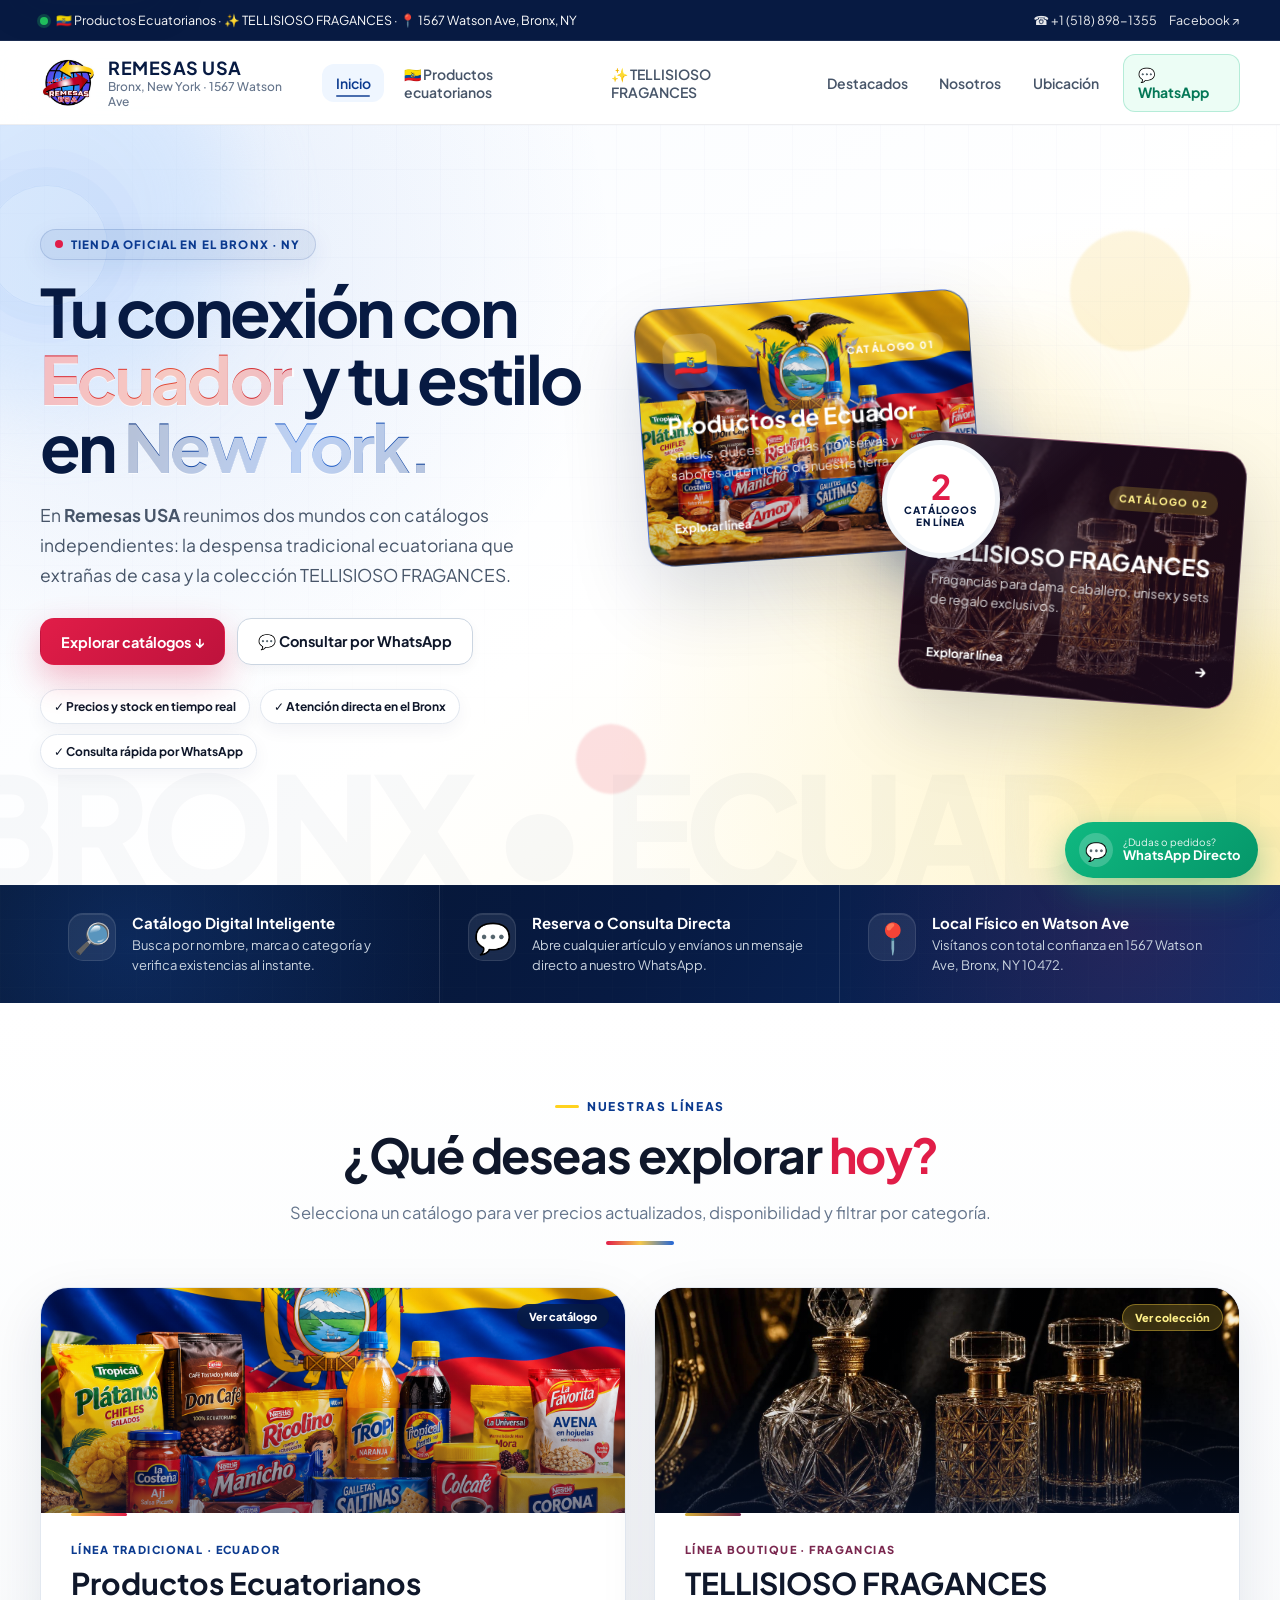
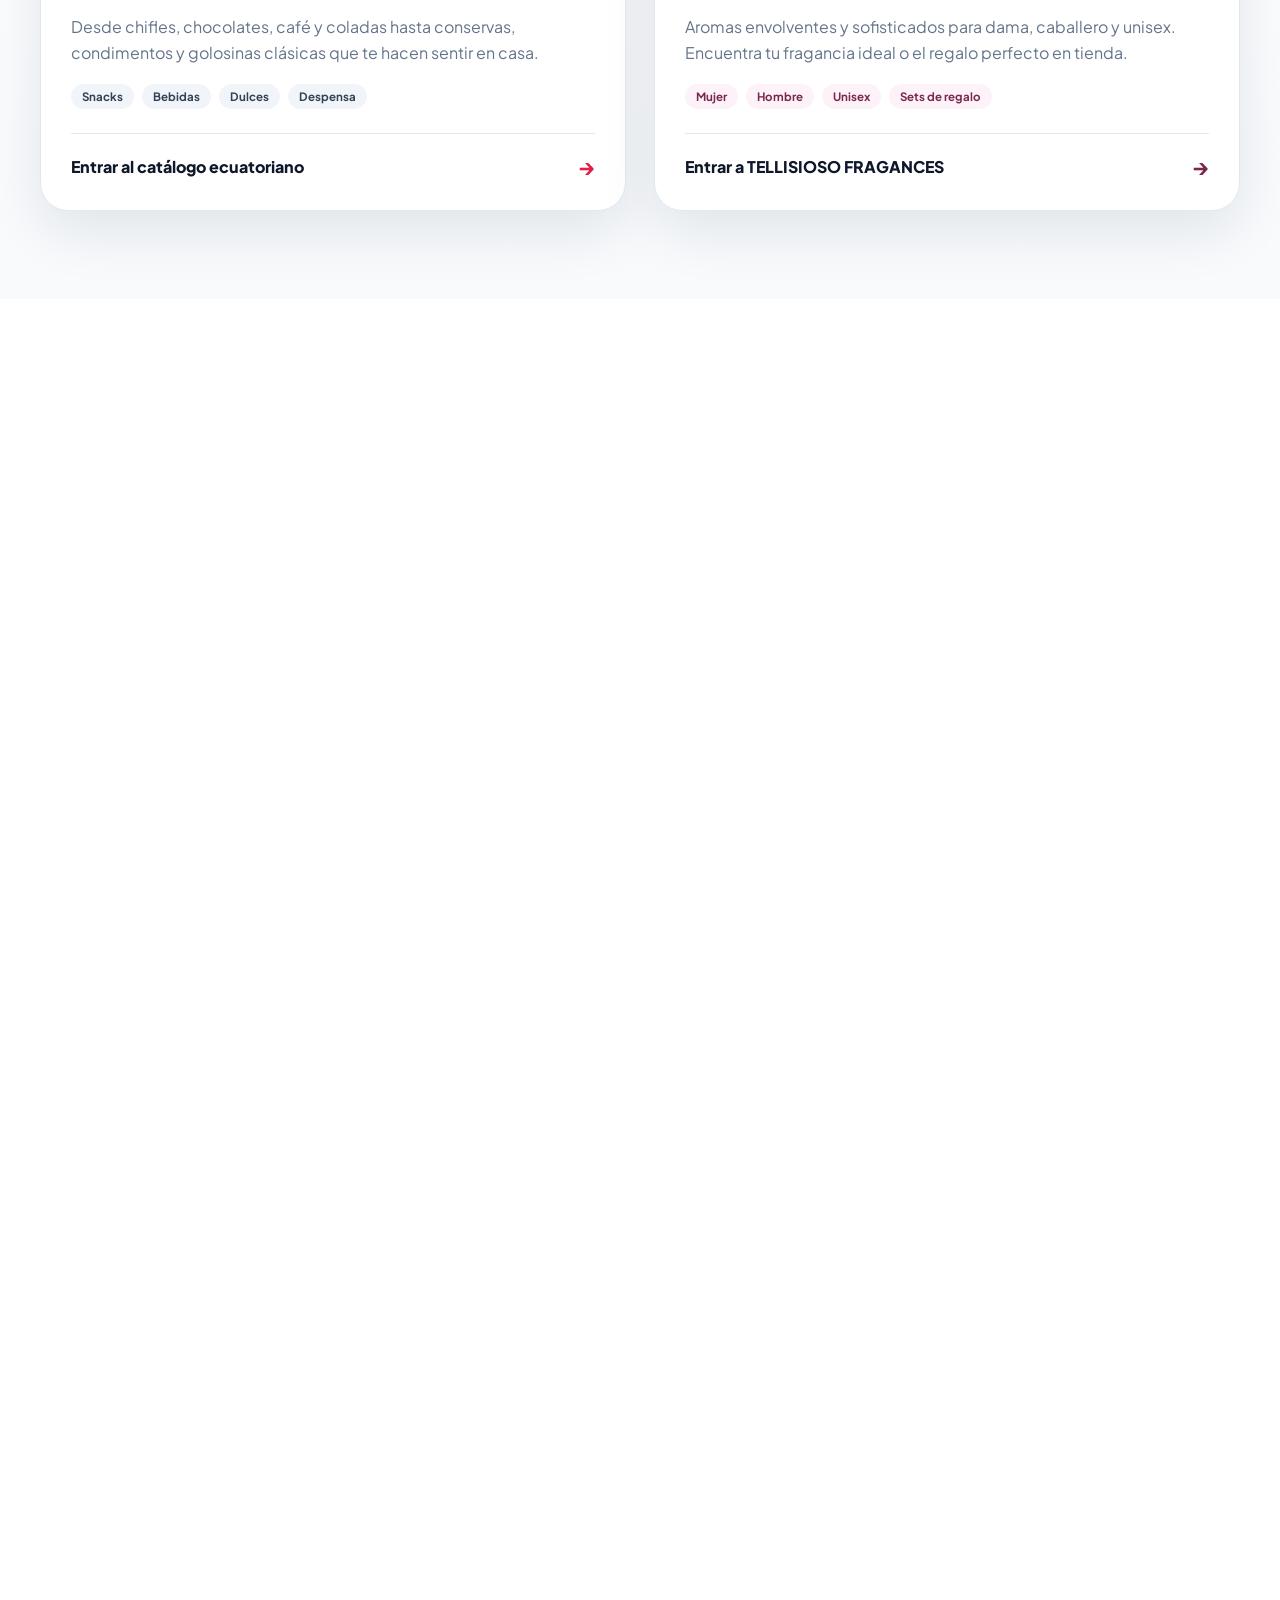
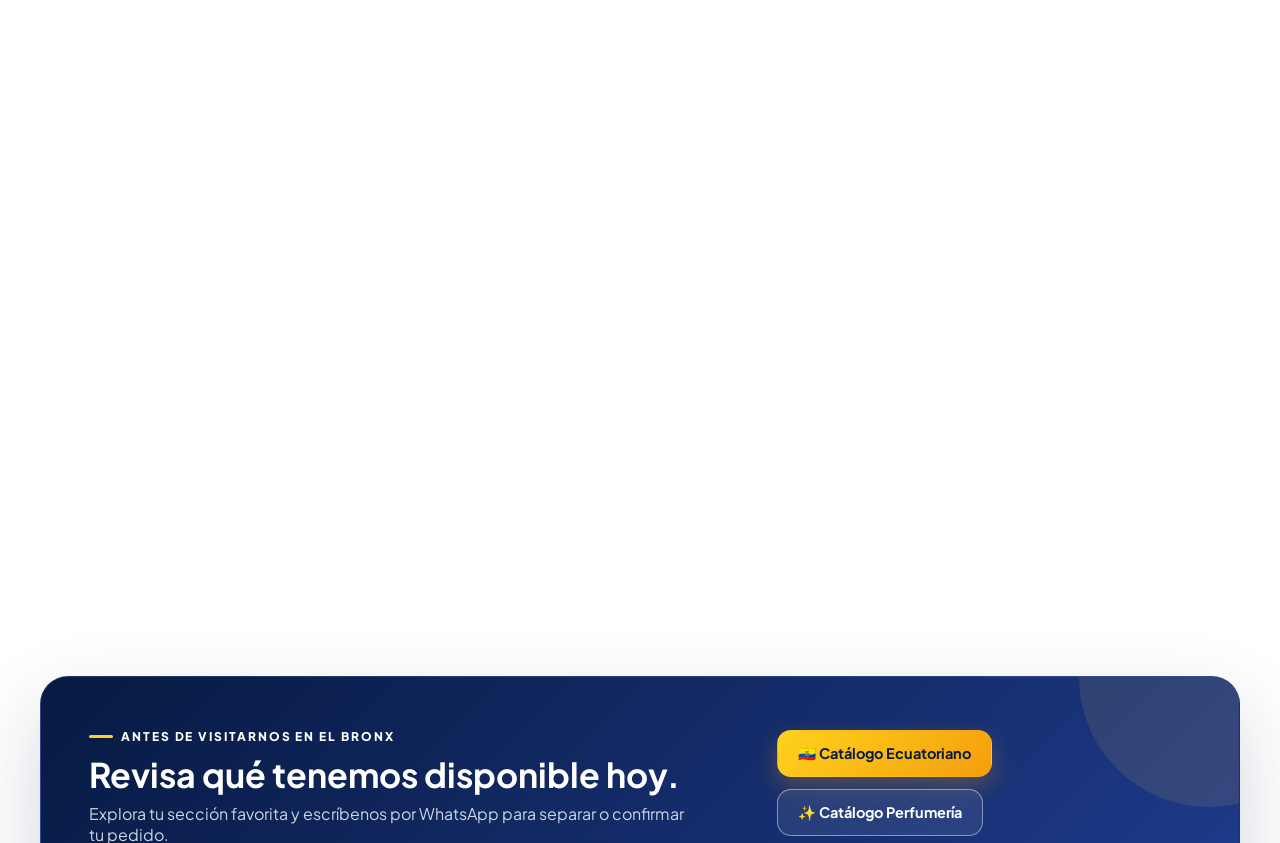
==== commit 6f4ebb52: "Update Tellisioso Fragances branding and contact number" ====
--- a/index.html
+++ b/index.html
@@ -8,9 +8,9 @@
   <meta name="robots" content="index,follow,max-image-preview:large" />
   <meta property="og:type" content="website" />
   <meta property="og:locale" content="es_US" />
-  <meta property="og:title" content="Remesas USA | Productos Ecuatorianos y Perfumería en el Bronx" />
+  <meta property="og:title" content="Remesas USA | Productos Ecuatorianos y TELLISIOSO FRAGANCES en el Bronx" />
   <meta property="og:description" content="Explora productos ecuatorianos y perfumería, revisa disponibilidad y consulta por WhatsApp antes de visitar 1567 Watson Ave, Bronx." />
-  <title>Remesas USA | Productos Ecuatorianos y Perfumería en el Bronx, NY</title>
+  <title>Remesas USA | Productos Ecuatorianos y TELLISIOSO FRAGANCES en el Bronx, NY</title>
   <link rel="preconnect" href="https://fonts.googleapis.com" />
   <link rel="preconnect" href="https://fonts.gstatic.com" crossorigin />
   <link href="https://fonts.googleapis.com/css2?family=Playfair+Display:ital,wght@0,600;0,700;1,600&family=Plus+Jakarta+Sans:wght@400;500;600;700;800&display=swap" rel="stylesheet" />
@@ -21,7 +21,7 @@
     "@context": "https://schema.org",
     "@type": "Store",
     "name": "Remesas USA",
-    "telephone": "+1-929-265-9222",
+    "telephone": "+1-518-898-1355",
     "address": {
       "@type": "PostalAddress",
       "streetAddress": "1567 Watson Ave",
@@ -39,11 +39,12 @@
     <div class="shell top-strip-inner">
       <span class="top-strip-Left">
         <span class="live-dot"></span>
-        🇪🇨 Productos Ecuatorianos · ✨ Perfumería · 📍 1567 Watson Ave, Bronx, NY
+        🇪🇨 Productos Ecuatorianos · ✨ TELLISIOSO FRAGANCES · 📍 1567 Watson Ave, Bronx, NY
       </span>
       <div class="top-strip-actions">
-        <a href="tel:+19292659222">☎ (929) 265-9222</a>
+        <a href="tel:+15188981355">☎ +1 (518) 898-1355</a>
         <a href="https://www.facebook.com/RemesasUsa1567/?locale=es_LA" target="_blank" rel="noopener">Facebook ↗</a>
+        <a class="manager-link" href="admin-login.html">Administrador</a>
       </div>
     </div>
   </div>
@@ -61,11 +62,11 @@
       <nav class="nav-links">
         <a class="active" href="index.html">Inicio</a>
         <a href="productos.html">🇪🇨 Productos ecuatorianos</a>
-        <a href="perfumes.html">✨ Perfumes</a>
+        <a href="perfumes.html">✨ TELLISIOSO FRAGANCES</a>
         <a href="#destacados">Destacados</a>
         <a href="#nosotros">Nosotros</a>
         <a href="#ubicacion">Ubicación</a>
-        <a class="nav-cta-btn" href="https://wa.me/19292659222?text=Hola%20Remesas%20USA%2C%20quisiera%20hacer%20una%20consulta." target="_blank" rel="noopener">💬 WhatsApp</a>
+        <a class="nav-cta-btn" href="https://wa.me/15188981355?text=Hola%20Remesas%20USA%2C%20quisiera%20hacer%20una%20consulta." target="_blank" rel="noopener">💬 WhatsApp</a>
       </nav>
     </div>
   </header>
@@ -86,10 +87,10 @@
             TIENDA OFICIAL EN EL BRONX · NY
           </div>
           <h1>Tu conexión con <em>Ecuador</em> y tu estilo en <em>New York.</em></h1>
-          <p>En <strong>Remesas USA</strong> reunimos dos mundos con catálogos independientes: la despensa tradicional ecuatoriana que extrañas de casa y una selecta colección de perfumería original.</p>
+          <p>En <strong>Remesas USA</strong> reunimos dos mundos con catálogos independientes: la despensa tradicional ecuatoriana que extrañas de casa y la colección TELLISIOSO FRAGANCES.</p>
           <div class="landing-actions">
             <a class="btn btn-red btn-glow" href="#explorar">Explorar catálogos ↓</a>
-            <a class="btn btn-light" href="https://wa.me/19292659222?text=Hola%20Remesas%20USA%2C%20quisiera%20consultar%20disponibilidad." target="_blank" rel="noopener">💬 Consultar por WhatsApp</a>
+            <a class="btn btn-light" href="https://wa.me/15188981355?text=Hola%20Remesas%20USA%2C%20quisiera%20consultar%20disponibilidad." target="_blank" rel="noopener">💬 Consultar por WhatsApp</a>
           </div>
           <div class="landing-trust-row">
             <span>✓ Precios y stock en tiempo real</span>
@@ -123,7 +124,7 @@
               <span>✦</span>
               <em class="showcase-tag gold">CATÁLOGO 02</em>
             </div>
-            <b>Perfumería Selecta</b>
+            <b>TELLISIOSO FRAGANCES</b>
             <small>Fragancias para dama, caballero, unisex y sets de regalo exclusivos.</small>
             <div class="showcase-card-foot">
               <span id="heroCountPerfume">Explorar línea</span>
@@ -212,7 +213,7 @@
             </div>
             <div class="choice-card-copy">
               <small>LÍNEA BOUTIQUE · FRAGANCIAS</small>
-              <h2>Perfumería y Fragancias</h2>
+              <h2>TELLISIOSO FRAGANCES</h2>
               <p>Aromas envolventes y sofisticados para dama, caballero y unisex. Encuentra tu fragancia ideal o el regalo perfecto en tienda.</p>
               <div class="choice-tags perfume-tags">
                 <span>Mujer</span>
@@ -220,7 +221,7 @@
                 <span>Unisex</span>
                 <span>Sets de regalo</span>
               </div>
-              <span class="choice-link">Entrar a perfumería <b>→</b></span>
+              <span class="choice-link">Entrar a TELLISIOSO FRAGANCES <b>→</b></span>
             </div>
           </a>
         </div>
@@ -239,7 +240,7 @@
           <div class="featured-tabs" role="tablist">
             <button class="featured-tab active" data-tab="all" role="tab">Todos</button>
             <button class="featured-tab" data-tab="ecuador" role="tab">🇪🇨 Ecuador</button>
-            <button class="featured-tab" data-tab="perfume" role="tab">✨ Perfumes</button>
+            <button class="featured-tab" data-tab="perfume" role="tab">✨ TELLISIOSO</button>
           </div>
         </div>
         <div id="landingFeaturedGrid" class="product-grid"></div>
@@ -267,7 +268,7 @@
           <div class="about-float-card about-float-two">
             <span>✨</span>
             <div>
-              <b>Perfumería Selecta</b>
+              <b>TELLISIOSO FRAGANCES</b>
               <small>Fragancias destacadas</small>
             </div>
           </div>
@@ -342,7 +343,7 @@
               <span>☎</span>
               <p>
                 <small>Teléfono y WhatsApp</small>
-                <b><a href="tel:+19292659222">(929) 265-9222</a></b>
+                <b><a href="tel:+15188981355">+1 (518) 898-1355</a></b>
               </p>
             </div>
             <div>
@@ -387,12 +388,12 @@
       <div>
         <b>Catálogos</b>
         <a href="productos.html">🇪🇨 Productos ecuatorianos</a>
-        <a href="perfumes.html">✨ Perfumería</a>
+        <a href="perfumes.html">✨ TELLISIOSO FRAGANCES</a>
       </div>
       <div>
         <b>Contacto Directo</b>
-        <a href="tel:+19292659222">☎ (929) 265-9222</a>
-        <a href="https://wa.me/19292659222" target="_blank" rel="noopener">💬 WhatsApp Directo</a>
+        <a href="tel:+15188981355">☎ +1 (518) 898-1355</a>
+        <a href="https://wa.me/15188981355" target="_blank" rel="noopener">💬 WhatsApp Directo</a>
         <a href="https://www.facebook.com/RemesasUsa1567/?locale=es_LA" target="_blank" rel="noopener">📘 Facebook Oficial</a>
         <a href="#ubicacion">📍 1567 Watson Ave, Bronx</a>
       </div>
--- a/styles.css
+++ b/styles.css
@@ -2730,4 +2730,69 @@
   .perfume-cover-main img {
     min-height: 290px;
   }
-}+}
+
+.top-strip .manager-link {
+  display: inline-flex;
+  align-items: center;
+  justify-content: center;
+  gap: 6px;
+  padding: 6px 12px;
+  border-radius: 999px;
+  color: var(--navy);
+  background: linear-gradient(
+    135deg,
+    var(--yellow),
+    #f5c84b
+  );
+  border: 1px solid rgba(
+    255,
+    255,
+    255,
+    0.20
+  );
+  font-weight: 800;
+  opacity: 1;
+  box-shadow: 0 5px 16px rgba(
+    0,
+    0,
+    0,
+    0.14
+  );
+  transition:
+    transform 180ms ease,
+    box-shadow 180ms ease,
+    background 180ms ease;
+}
+
+.top-strip .manager-link:hover {
+  color: var(--navy);
+  background: #ffe45f;
+  opacity: 1;
+  transform: translateY(-1px);
+  box-shadow: 0 7px 20px rgba(
+    0,
+    0,
+    0,
+    0.18
+  );
+}
+
+/* REMESAS ADMIN ACCESS FIX */
+
+.top-strip-actions {
+  flex-wrap: wrap;
+  gap: 12px;
+}
+
+@media (max-width: 760px) {
+  .top-strip-actions {
+    justify-content: center;
+    gap: 8px 12px;
+  }
+
+  .top-strip .manager-link {
+    padding: 6px 10px;
+    font-size: 11.5px;
+  }
+}
--- a/professional.css
+++ b/professional.css
@@ -1179,59 +1179,6 @@
    Transiciones nativas entre páginas
    Sin librerías: el navegador compone transform + opacity.
    --------------------------------------------------------- */
-@view-transition {
-  navigation: auto;
-}
-
-.site-header {
-  view-transition-name: remesas-header;
-}
-
-main {
-  view-transition-name: remesas-page;
-}
-
-.site-footer {
-  view-transition-name: remesas-footer;
-}
-
-::view-transition-old(remesas-header),
-::view-transition-new(remesas-header),
-::view-transition-old(remesas-footer),
-::view-transition-new(remesas-footer) {
-  animation-duration: 220ms;
-  animation-timing-function: cubic-bezier(.2, .8, .2, 1);
-}
-
-::view-transition-old(remesas-page) {
-  animation: remesas-page-out 160ms cubic-bezier(.4, 0, 1, 1) both;
-}
-
-::view-transition-new(remesas-page) {
-  animation: remesas-page-in 320ms cubic-bezier(.16, 1, .3, 1) both;
-}
-
-@keyframes remesas-page-out {
-  from {
-    opacity: 1;
-    transform: translateY(0) scale(1);
-  }
-  to {
-    opacity: 0;
-    transform: translateY(-8px) scale(.995);
-  }
-}
-
-@keyframes remesas-page-in {
-  from {
-    opacity: 0;
-    transform: translateY(12px) scale(.995);
-  }
-  to {
-    opacity: 1;
-    transform: translateY(0) scale(1);
-  }
-}
 
 /* Microtransición de entrada de secciones: solo compositor. */
 .reveal-on-scroll {
@@ -1259,16 +1206,246 @@
 }
 
 @media (prefers-reduced-motion: reduce) {
-  ::view-transition-old(remesas-header),
-  ::view-transition-new(remesas-header),
-  ::view-transition-old(remesas-page),
-  ::view-transition-new(remesas-page),
-  ::view-transition-old(remesas-footer),
-  ::view-transition-new(remesas-footer) {
-    animation: none !important;
-  }
-
   .reveal-on-scroll {
     will-change: auto;
   }
 }
+/* =========================================================
+   V11 · HERO MÓVIL SIN TARJETAS SUPERPUESTAS
+   ========================================================= */
+
+@media (max-width: 760px) {
+
+  .landing-hero {
+    padding-bottom: 58px;
+  }
+
+
+  .hero-showcase {
+    min-height:
+      0 !important;
+
+    display: flex;
+
+    flex-direction:
+      column;
+
+    align-items:
+      stretch;
+
+    gap: 16px;
+
+    width: 100%;
+
+    max-width: 560px;
+
+    margin:
+      18px auto 0;
+
+    perspective:
+      none;
+  }
+
+
+  .hero-showcase::after {
+    inset:
+      4% -4%;
+
+    border-radius:
+      28px;
+
+    filter:
+      blur(28px);
+
+    opacity: .72;
+  }
+
+
+  /*
+    Dejamos de usar absolute
+    exclusivamente en móvil.
+  */
+  .showcase-card {
+    position:
+      relative !important;
+
+    inset:
+      auto !important;
+
+    width:
+      100% !important;
+
+    max-width:
+      none !important;
+
+    min-height:
+      260px;
+
+    margin:
+      0 !important;
+
+    padding:
+      22px;
+
+    border-radius:
+      24px;
+
+    transform:
+      none !important;
+
+    animation:
+      none !important;
+  }
+
+
+  .showcase-ecuador,
+  .showcase-perfume {
+    left:
+      auto !important;
+
+    right:
+      auto !important;
+
+    top:
+      auto !important;
+
+    bottom:
+      auto !important;
+  }
+
+
+  /*
+    El círculo central se convierte
+    en una insignia compacta.
+  */
+  .showcase-badge {
+    position:
+      relative;
+
+    left:
+      auto;
+
+    top:
+      auto;
+
+    order:
+      -1;
+
+    width:
+      fit-content;
+
+    min-width:
+      162px;
+
+    height:
+      auto;
+
+    min-height:
+      58px;
+
+    margin:
+      0 auto 2px;
+
+    padding:
+      9px 18px;
+
+    flex-direction:
+      row;
+
+    gap:
+      10px;
+
+    border-width:
+      3px;
+
+    border-radius:
+      999px;
+
+    transform:
+      none !important;
+
+    box-shadow:
+      0 14px 34px
+      rgba(
+        7,
+        26,
+        66,
+        .16
+      );
+  }
+
+
+  .showcase-badge strong {
+    font-size:
+      25px;
+  }
+
+
+  .showcase-badge span {
+    text-align:
+      left;
+
+    font-size:
+      9px;
+  }
+
+
+  .showcase-card-top {
+    margin-bottom:
+      34px;
+  }
+
+
+  .showcase-card b {
+    font-size:
+      clamp(
+        22px,
+        6vw,
+        28px
+      );
+  }
+
+
+  .showcase-card small {
+    max-width:
+      92%;
+
+    font-size:
+      13px;
+  }
+
+
+  .showcase-card-foot {
+    margin-top:
+      22px;
+  }
+
+}
+
+
+@media (max-width: 420px) {
+
+  .hero-showcase {
+    gap:
+      14px;
+  }
+
+
+  .showcase-card {
+    min-height:
+      240px;
+
+    padding:
+      19px;
+
+    border-radius:
+      21px;
+  }
+
+
+  .showcase-card-top {
+    margin-bottom:
+      28px;
+  }
+
+}
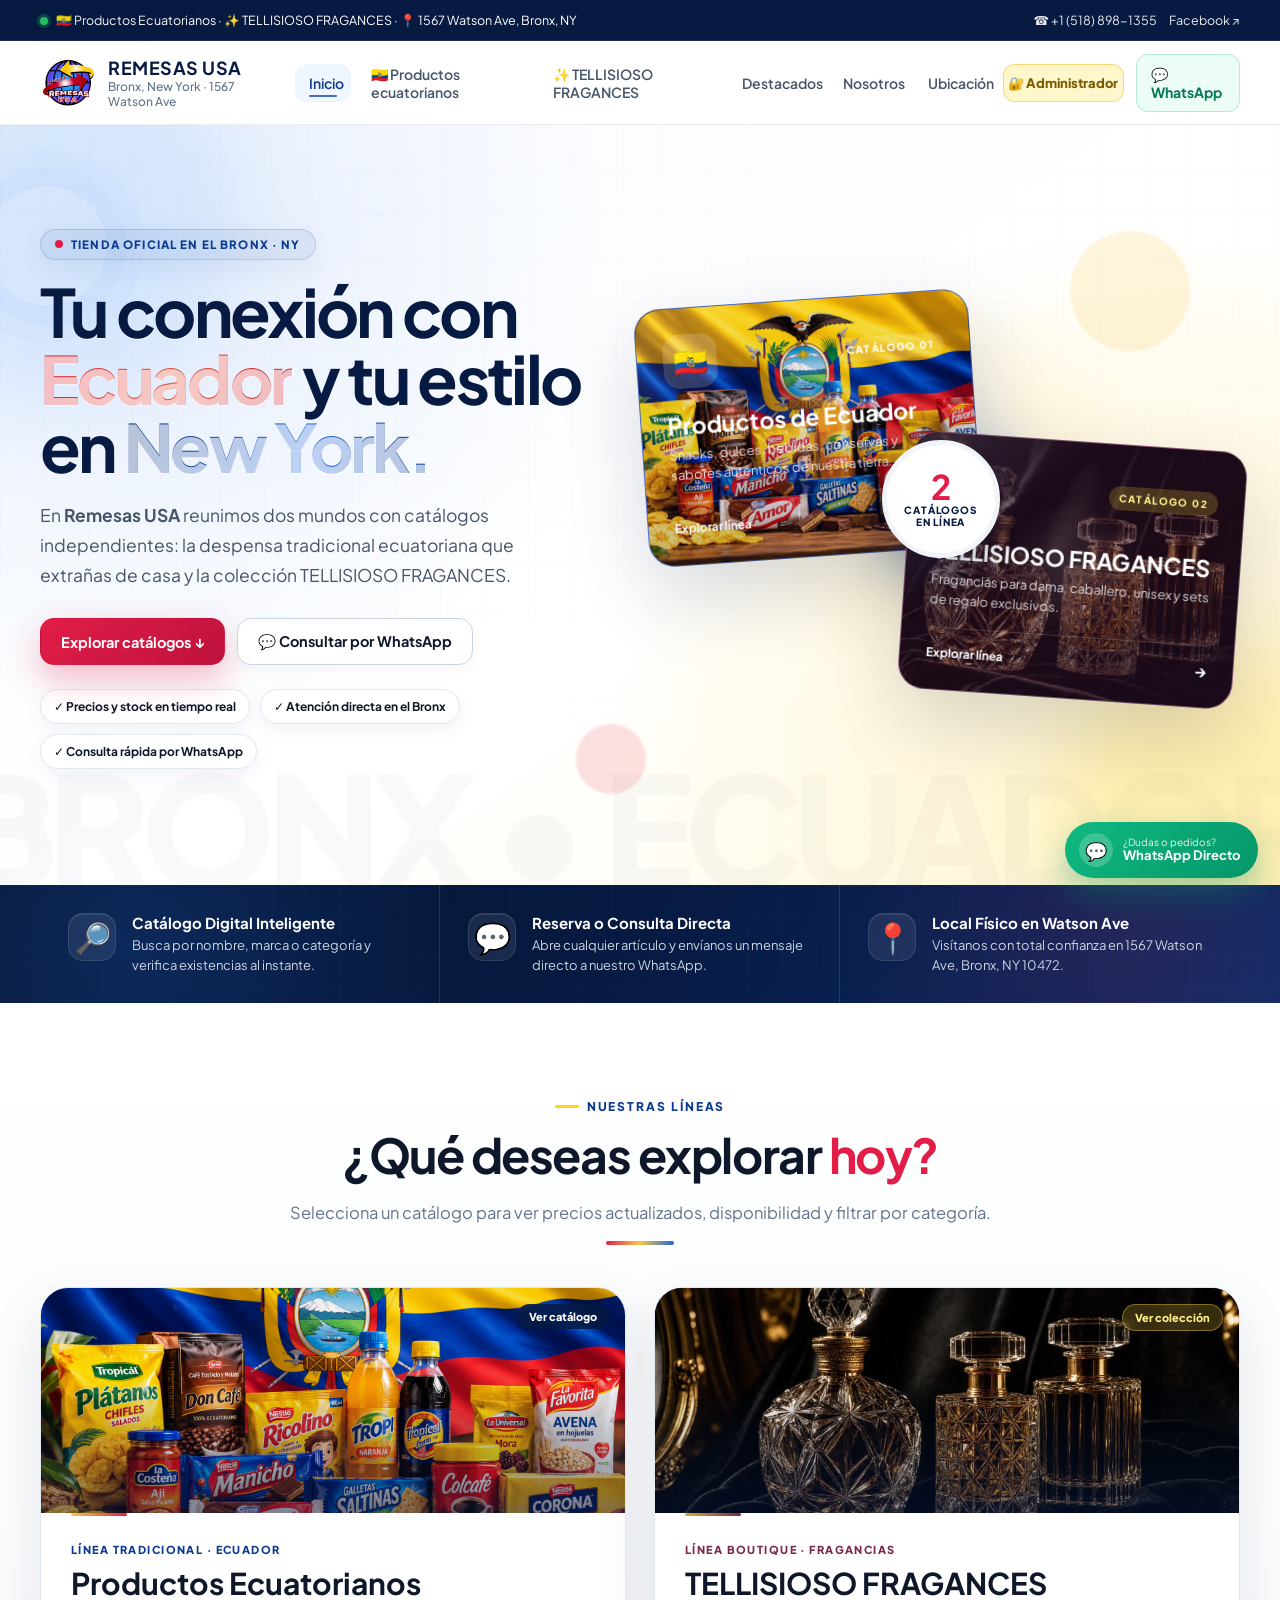
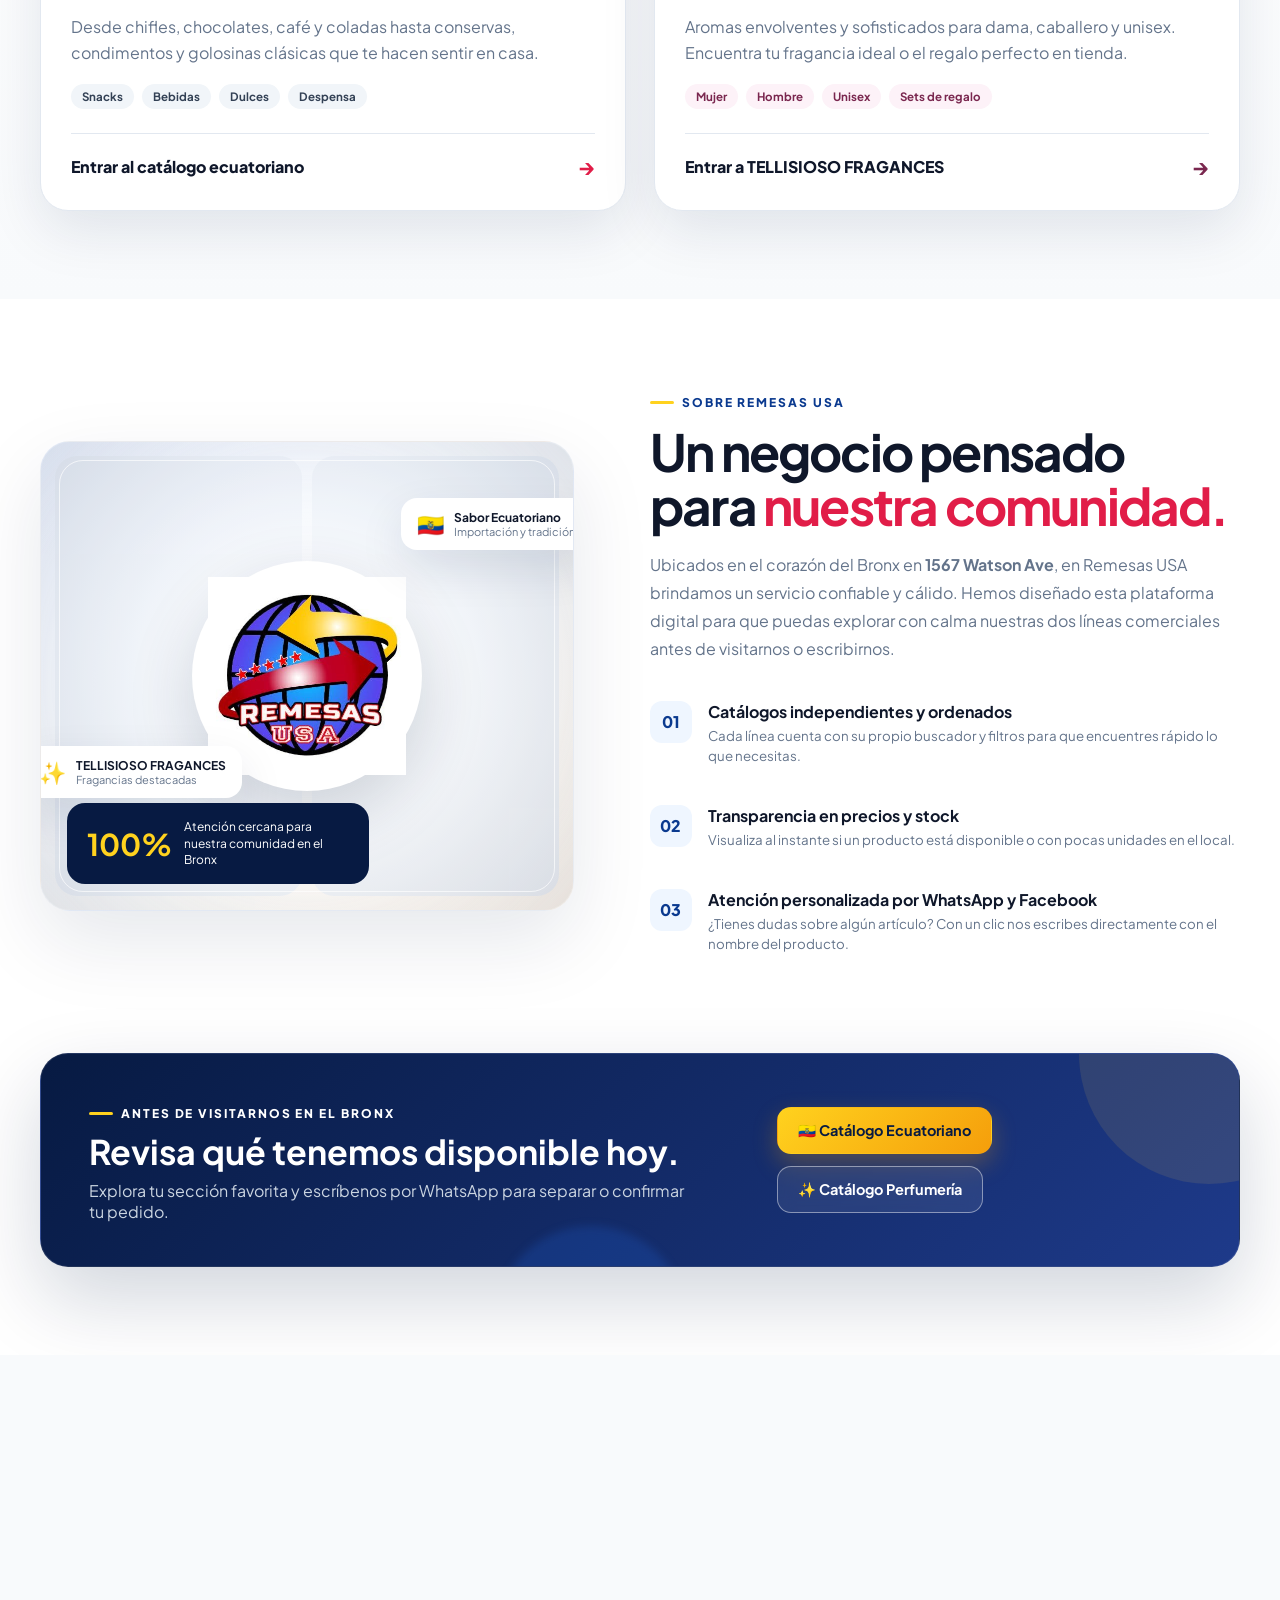
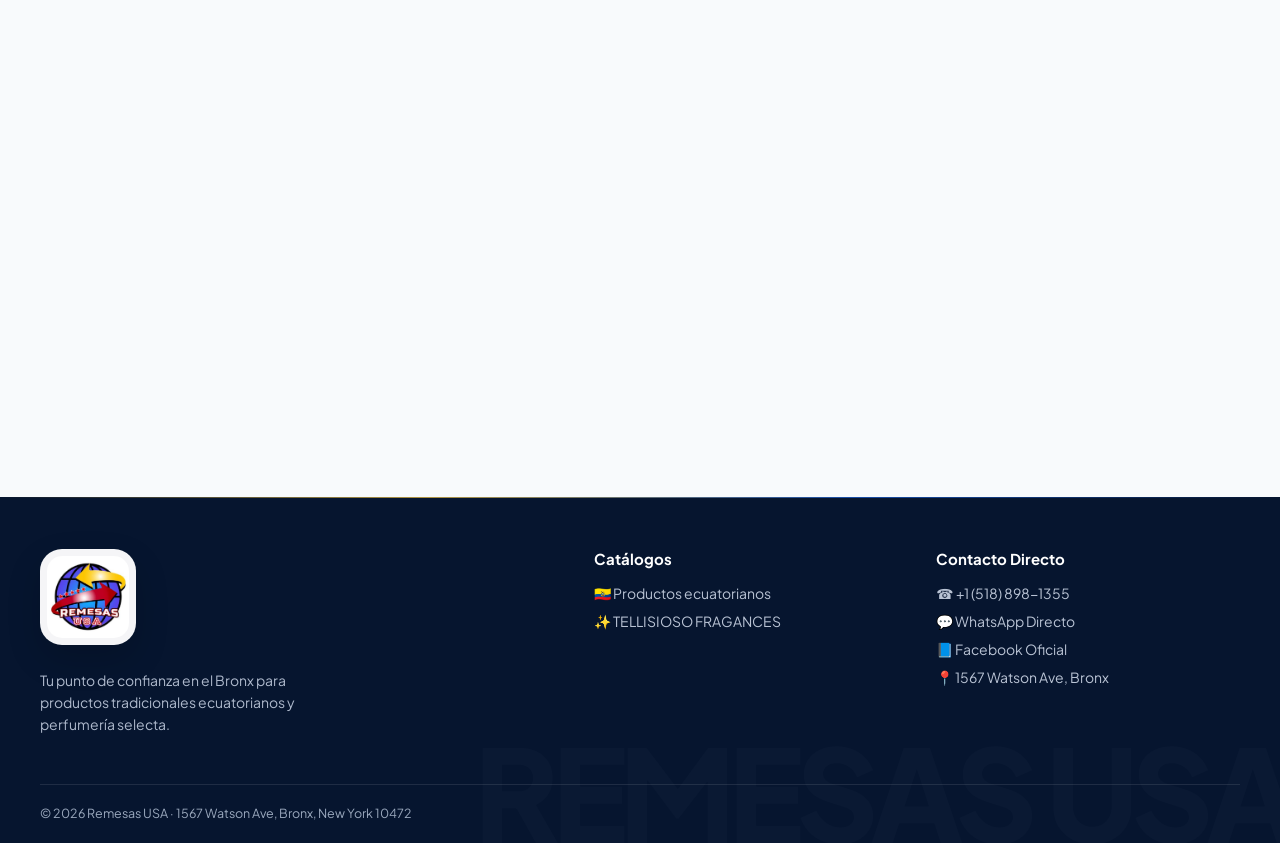
==== commit 28f6da99: "Actualizacion de boton a administrador" ====
--- a/index.html
+++ b/index.html
@@ -1,4 +1,4 @@
-<!doctype html>
+﻿<!doctype html>
 <html lang="es">
 <head>
   <meta charset="utf-8" />
@@ -44,7 +44,6 @@
       <div class="top-strip-actions">
         <a href="tel:+15188981355">☎ +1 (518) 898-1355</a>
         <a href="https://www.facebook.com/RemesasUsa1567/?locale=es_LA" target="_blank" rel="noopener">Facebook ↗</a>
-        <a class="manager-link" href="admin-login.html">Administrador</a>
       </div>
     </div>
   </div>
@@ -66,6 +65,12 @@
         <a href="#destacados">Destacados</a>
         <a href="#nosotros">Nosotros</a>
         <a href="#ubicacion">Ubicación</a>
+        <a
+          class="admin-nav-access"
+          href="admin-login.html"
+        >
+          🔐 Administrador
+        </a>
         <a class="nav-cta-btn" href="https://wa.me/15188981355?text=Hola%20Remesas%20USA%2C%20quisiera%20hacer%20una%20consulta." target="_blank" rel="noopener">💬 WhatsApp</a>
       </nav>
     </div>
--- a/styles.css
+++ b/styles.css
@@ -2796,3 +2796,39 @@
     font-size: 11.5px;
   }
 }
+
+.nav-links .admin-nav-access {
+  display: inline-flex;
+  align-items: center;
+  justify-content: center;
+
+  padding: 10px 14px;
+
+  border-radius: 12px;
+
+  background: #fff7cc;
+  color: #7c5c00;
+
+  border: 1px solid rgba(245, 200, 75, 0.65);
+
+  font-size: 13px;
+  font-weight: 800;
+
+  white-space: nowrap;
+
+  transition:
+    transform 180ms ease,
+    background 180ms ease,
+    box-shadow 180ms ease;
+}
+
+.nav-links .admin-nav-access:hover {
+  background: #ffd21e;
+  color: #071a42;
+
+  transform: translateY(-1px);
+
+  box-shadow:
+    0 8px 20px
+    rgba(245, 200, 75, 0.24);
+}
